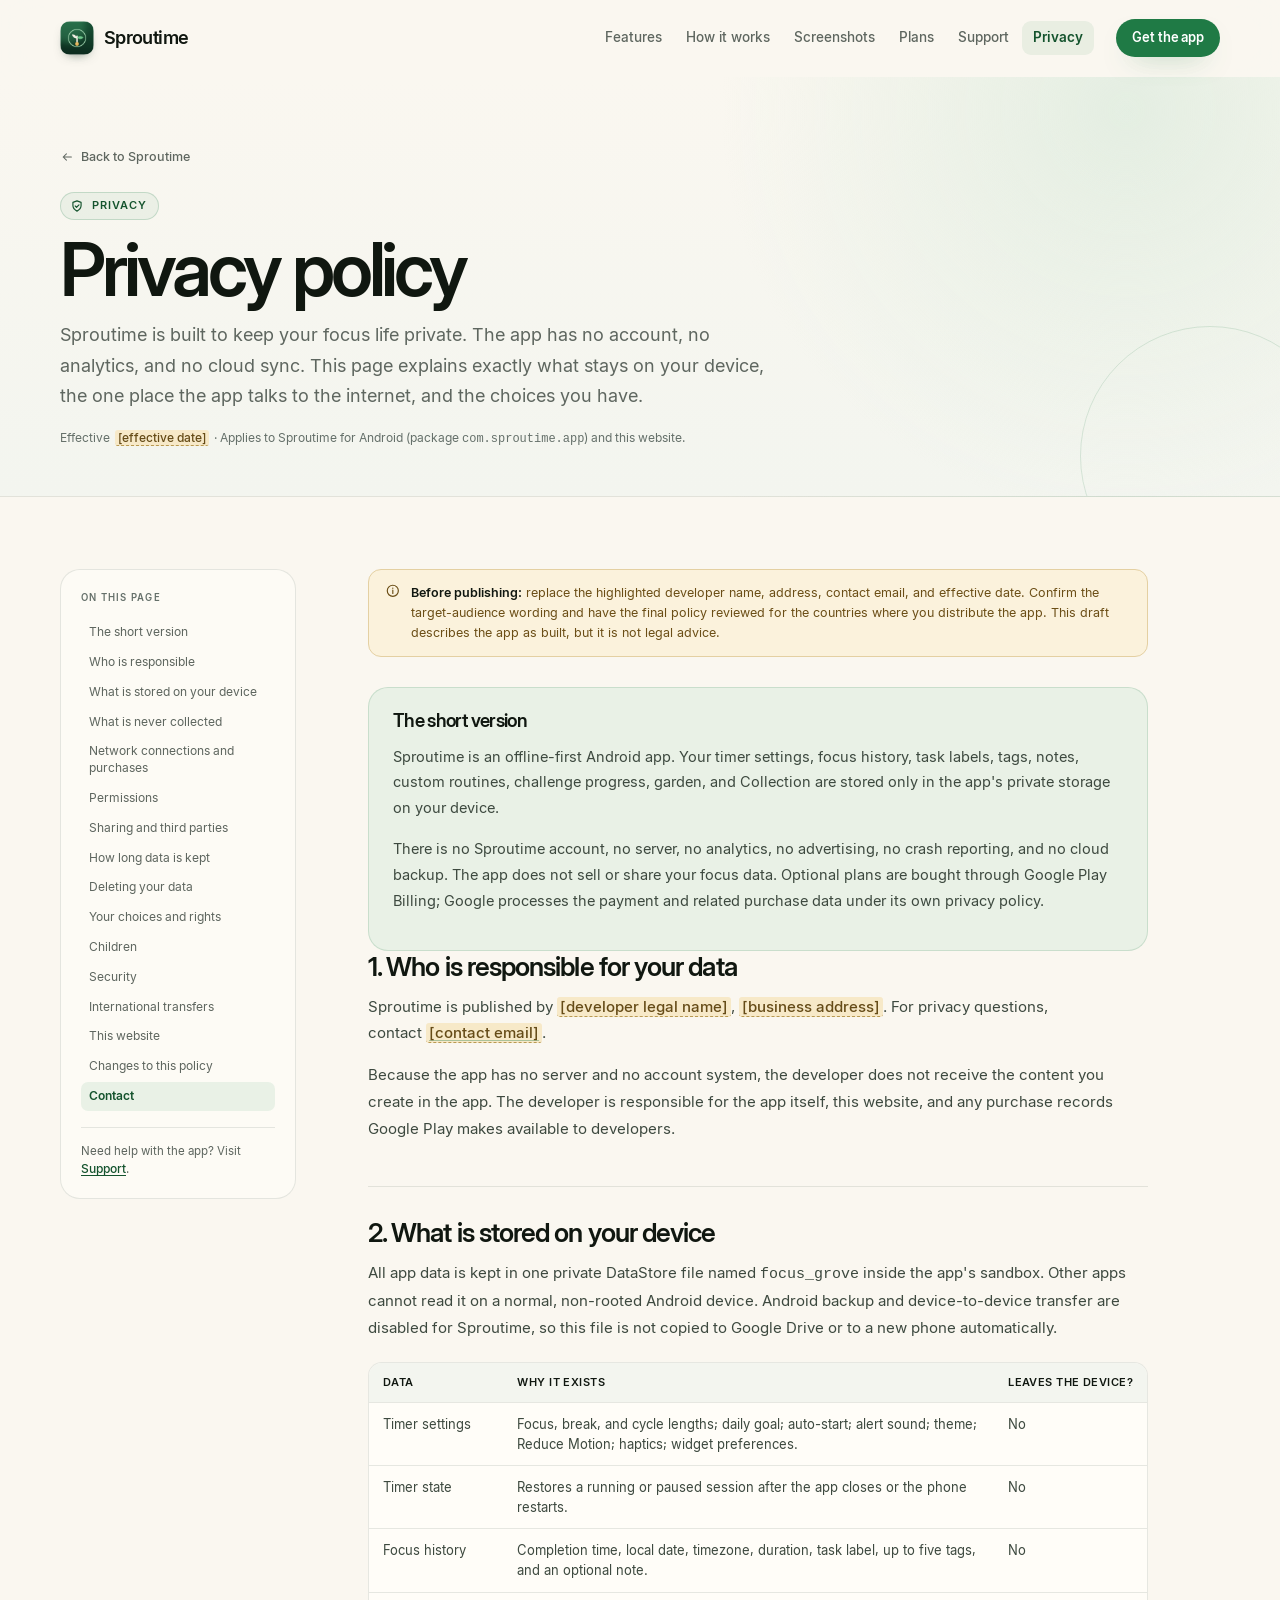
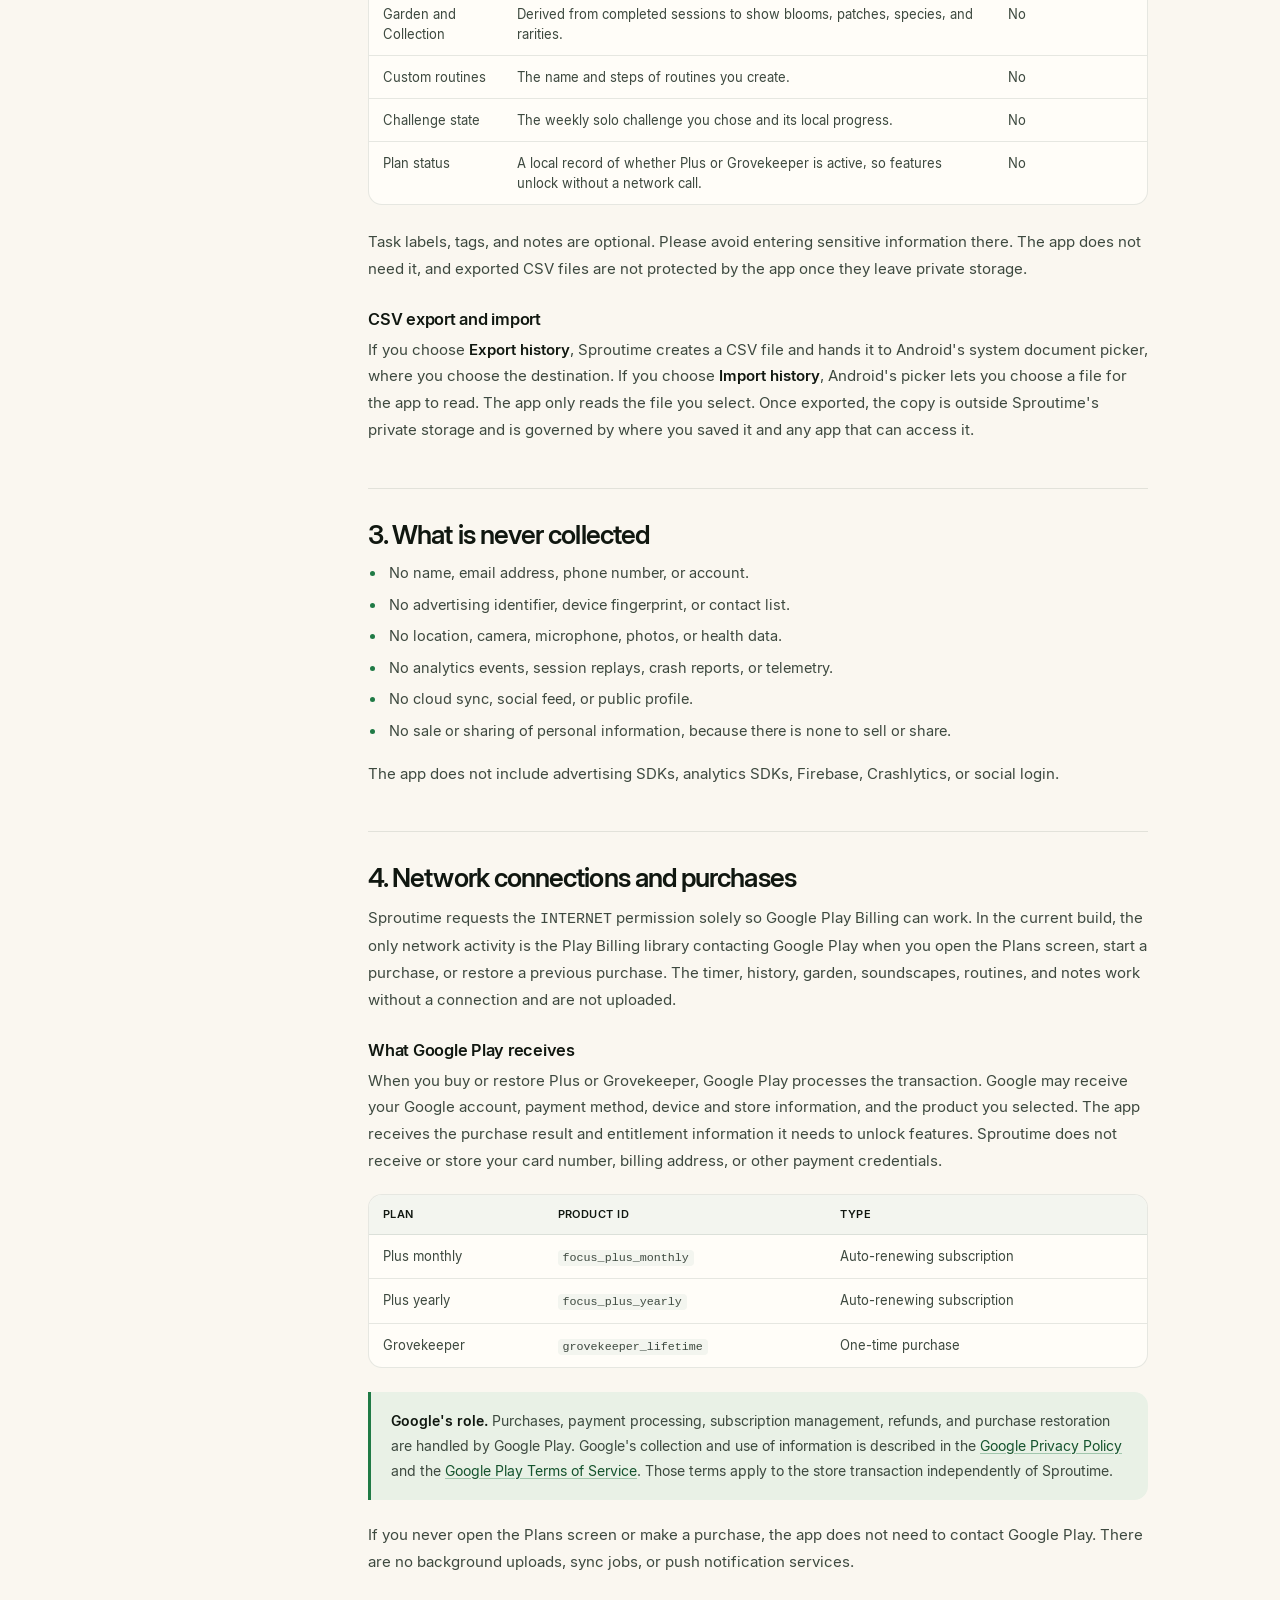
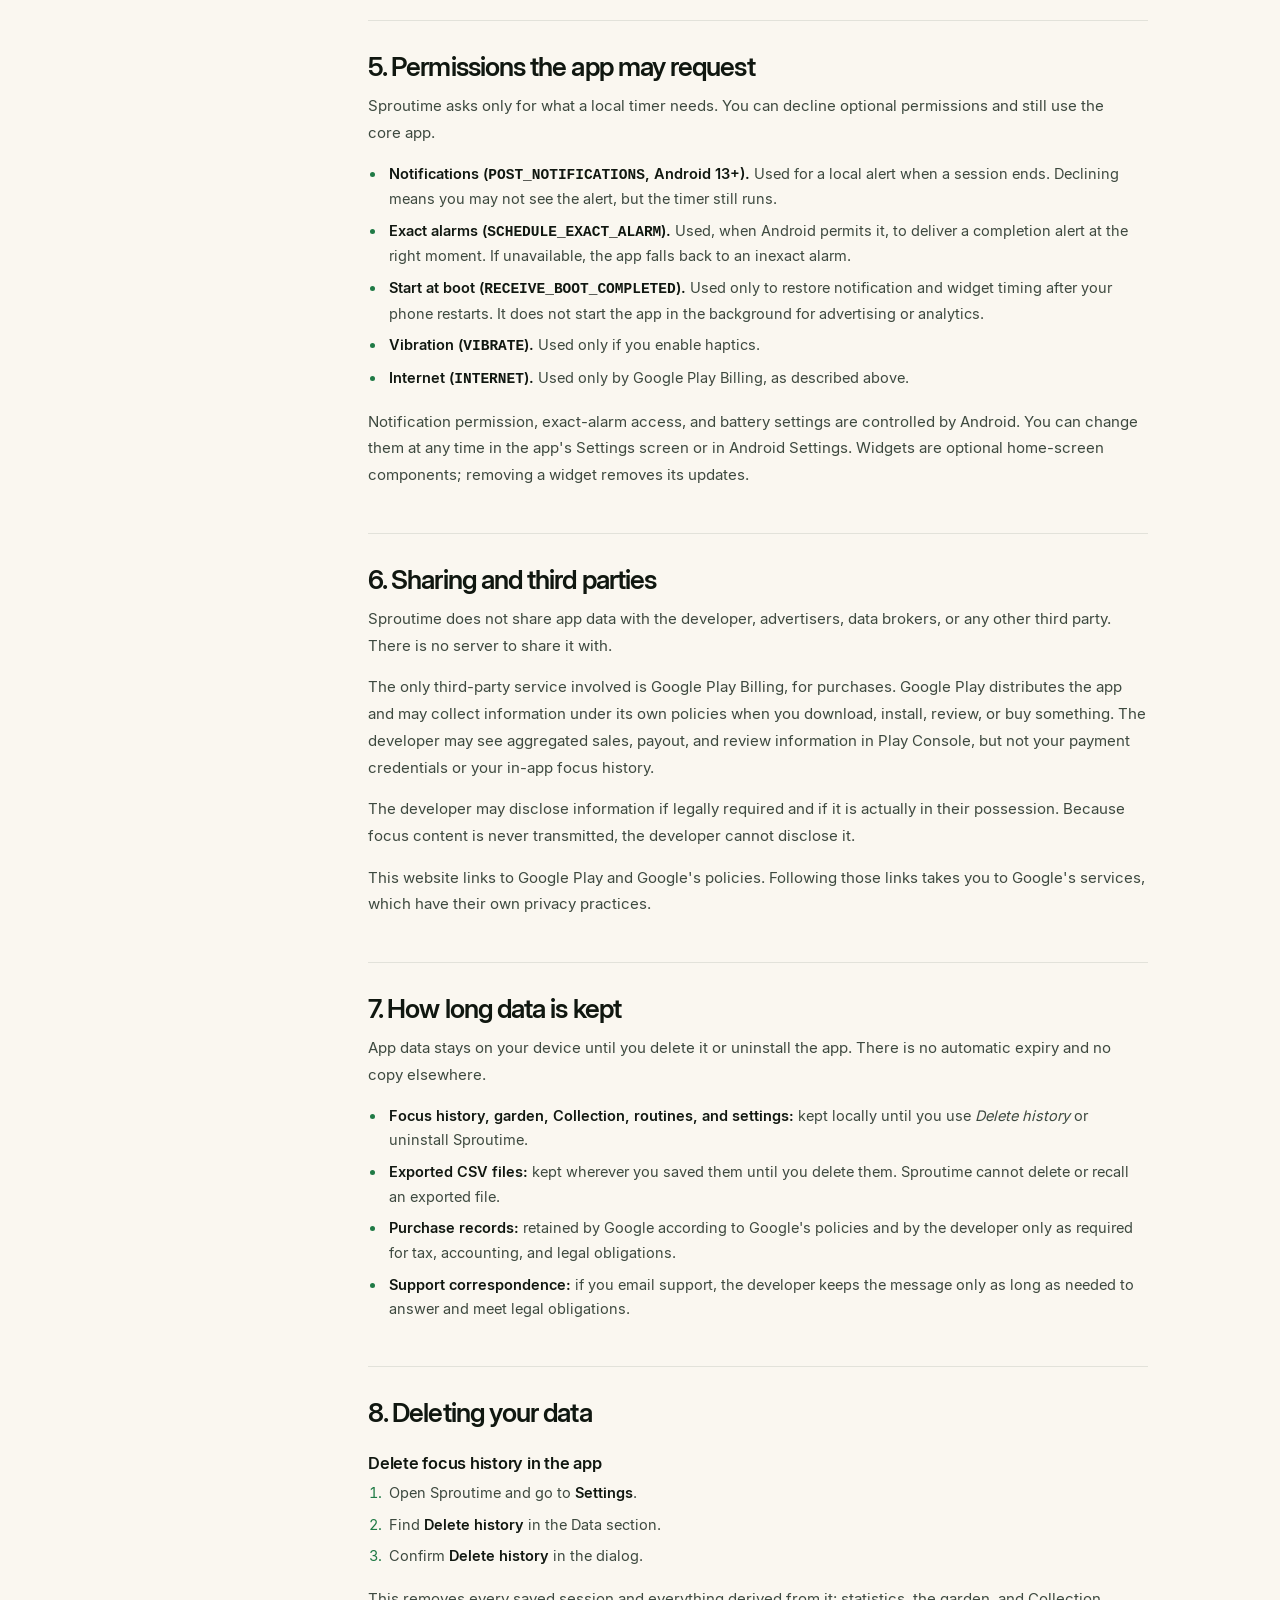
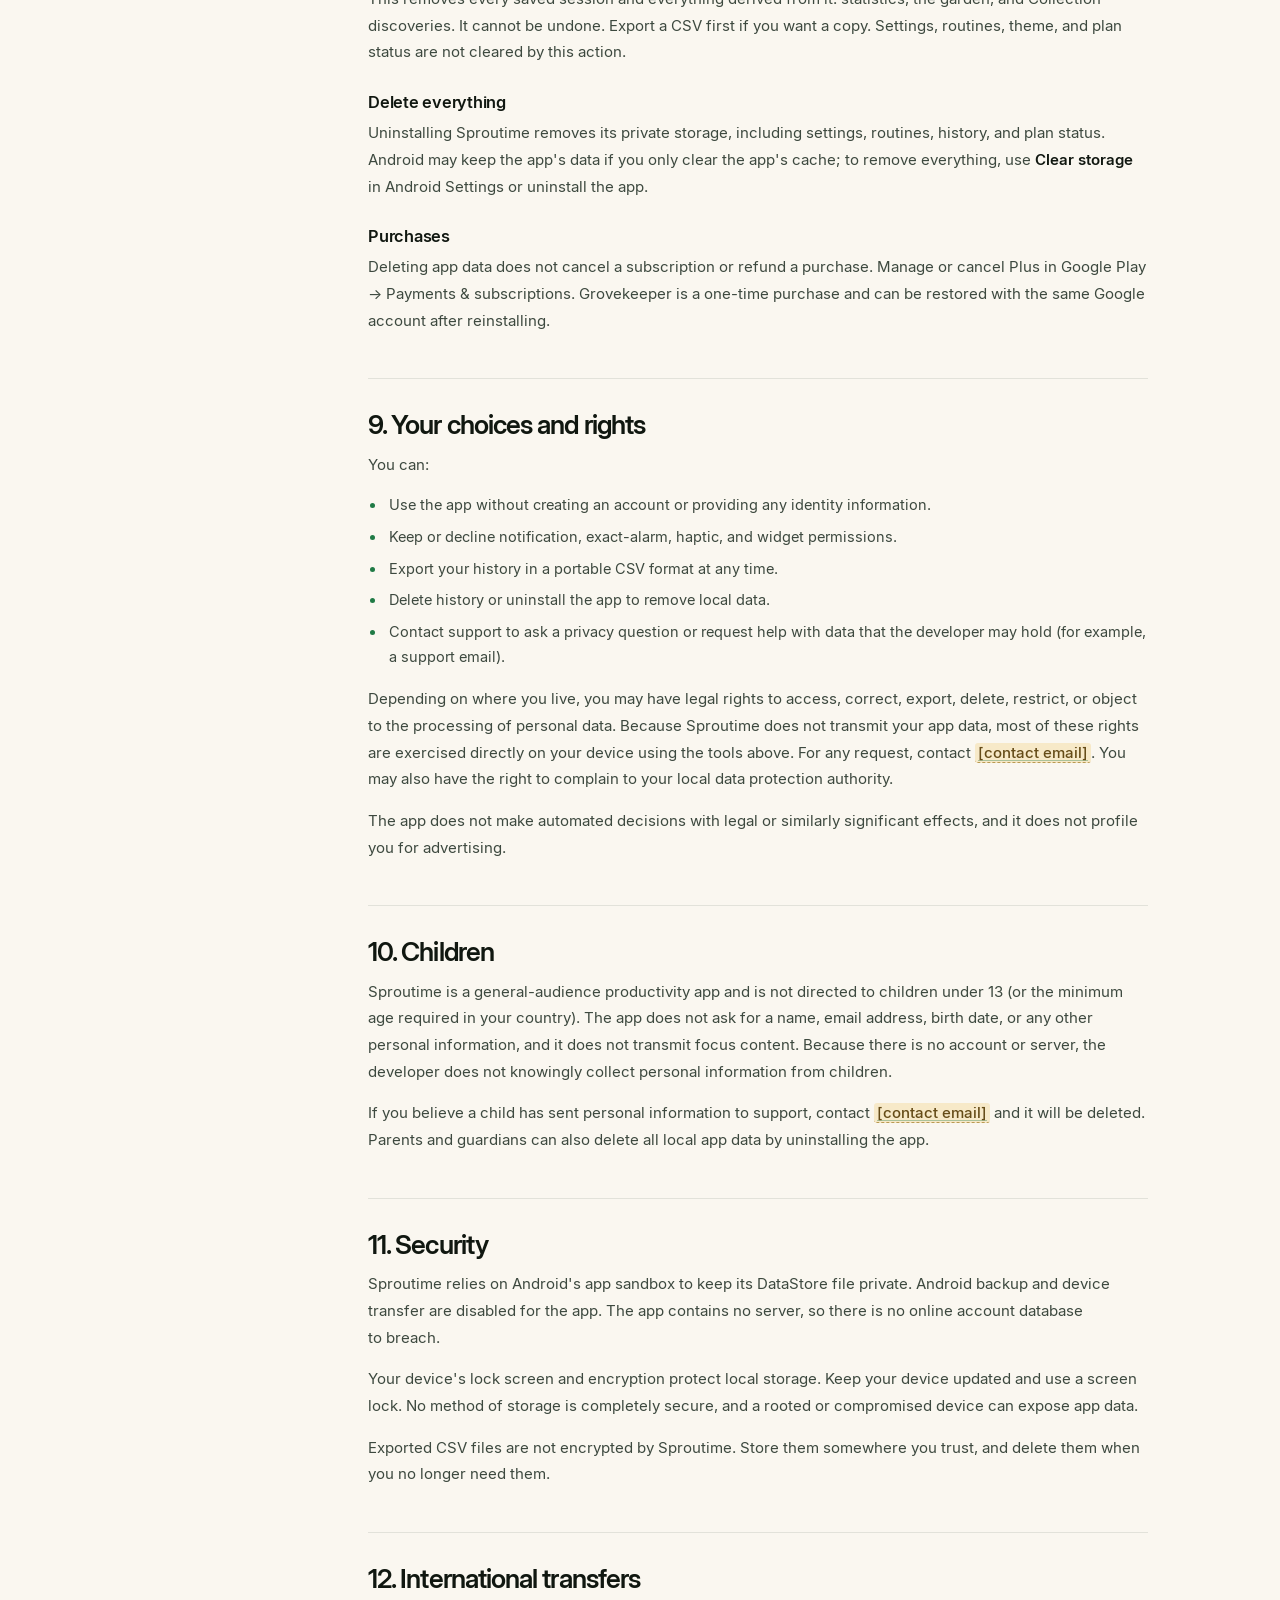
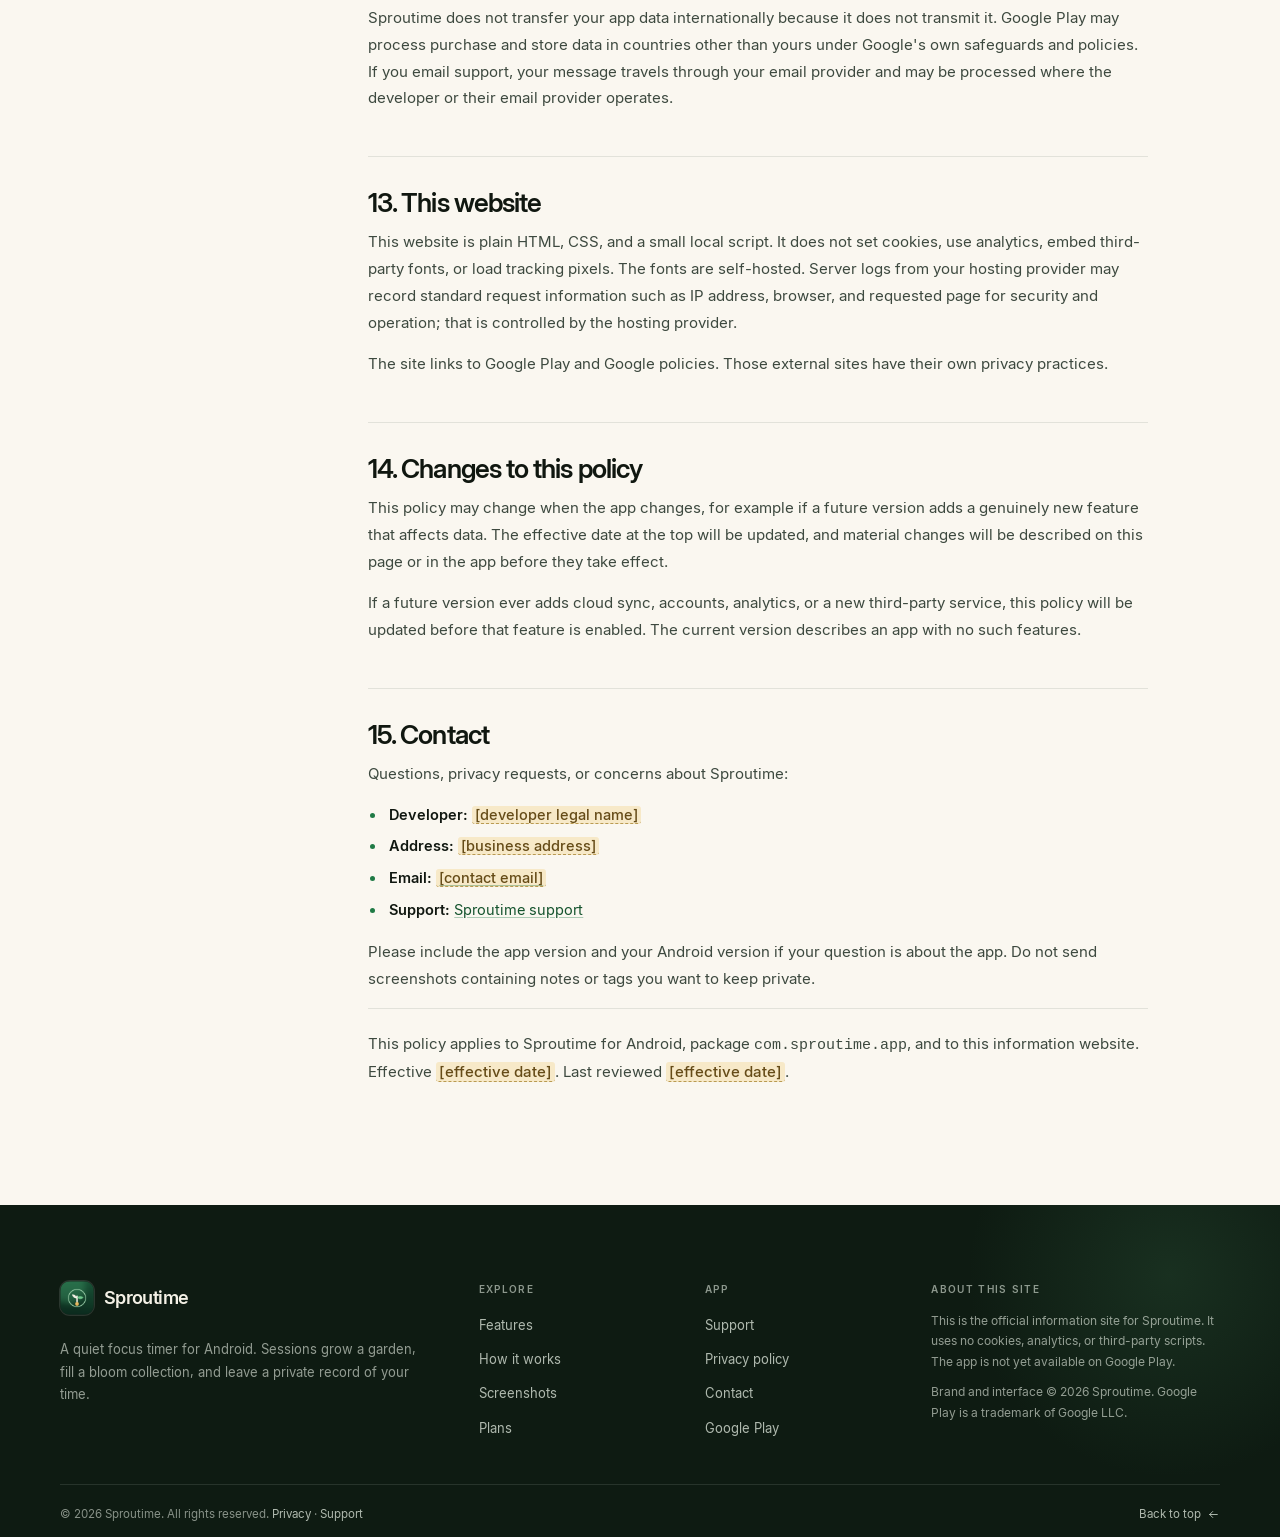
==== privacy/index.html @ 43fffb0b "Add files via upload" ====
<!doctype html>
<html lang="en">
<head>
  <meta charset="utf-8">
  <meta name="viewport" content="width=device-width, initial-scale=1">
  <title>Privacy Policy — Sproutime</title>
  <meta name="description" content="How Sproutime for Android handles your data: local-only storage, no account, no analytics, no ads, and Google Play Billing for optional purchases.">
  <meta name="theme-color" content="#faf7f0">
  <link rel="icon" type="image/svg+xml" href="../assets/img/icon.svg">
  <link rel="icon" type="image/png" sizes="32x32" href="../assets/img/favicon-32.png">
  <link rel="apple-touch-icon" href="../assets/img/apple-touch-icon.png">
  <link rel="preload" href="../assets/fonts/Inter-Regular.woff2" as="font" type="font/woff2" crossorigin>
  <link rel="preload" href="../assets/fonts/InterDisplay-SemiBold.woff2" as="font" type="font/woff2" crossorigin>
  <link rel="stylesheet" href="../assets/css/styles.css?v=4">
  <meta property="og:type" content="article">
  <meta property="og:site_name" content="Sproutime">
  <meta property="og:title" content="Privacy Policy — Sproutime">
  <meta property="og:description" content="Sproutime keeps your focus history, garden, and notes on your device. No account, no analytics, no ads.">
  <meta property="og:image" content="../assets/img/og-image.png">
  <meta name="twitter:card" content="summary_large_image">
</head>
<body>
  <a class="skip-link" href="#main">Skip to content</a>

  <svg class="svg-defs" xmlns="http://www.w3.org/2000/svg" aria-hidden="true" focusable="false">
    <symbol id="i-sprout" viewBox="0 0 24 24"><path d="M12 21v-8.5"/><path d="M12 13.5C12 9.4 9 6.8 4.8 6.8c0 4.1 2.7 6.7 7.2 6.7Z"/><path d="M12 11.4c0-3.6 2.9-6.2 7.2-6.2 0 3.9-2.7 6.2-7.2 6.2Z"/></symbol>
    <symbol id="i-shield" viewBox="0 0 24 24"><path d="M12 3.2l7 2.6v5.5c0 4.3-2.9 7.4-7 9.5-4.1-2.1-7-5.2-7-9.5V5.8l7-2.6Z"/><path d="M9 12l2.2 2.2L15.4 10"/></symbol>
    <symbol id="i-arrow" viewBox="0 0 24 24"><path d="M4.5 12h14M13 6.5l5.5 5.5L13 17.5"/></symbol>
    <symbol id="i-arrow-up" viewBox="0 0 24 24"><path d="M12 19V5M6.5 10.5L12 5l5.5 5.5"/></symbol>
    <symbol id="i-lock" viewBox="0 0 24 24"><rect x="4.5" y="10" width="15" height="10.5" rx="2.4"/><path d="M8.2 10V7.8a3.8 3.8 0 0 1 7.6 0V10"/><path d="M12 14v3"/></symbol>
    <symbol id="i-mail" viewBox="0 0 24 24"><rect x="3" y="5.5" width="18" height="13" rx="2.4"/><path d="M3.8 7.2L12 13l8.2-5.8"/></symbol>
    <symbol id="i-info" viewBox="0 0 24 24"><circle cx="12" cy="12" r="8.5"/><path d="M12 11v5M12 7.8v.4"/></symbol>
    <symbol id="i-check" viewBox="0 0 24 24"><path d="M4.5 12.5l4.7 4.7L19.5 6.8"/></symbol>
  </svg>

  <header class="site-header" data-header>
    <div class="shell header-inner">
      <a class="brand" href="../" aria-label="Sproutime home">
        <img src="../assets/img/icon-192.png" width="34" height="34" alt="" decoding="async">
        <span>Sproutime</span>
      </a>
      <nav class="site-nav" id="site-nav" aria-label="Primary">
        <a href="../#features">Features</a>
        <a href="../#how">How it works</a>
        <a href="../#screenshots">Screenshots</a>
        <a href="../#plans">Plans</a>
        <a href="../support/">Support</a>
        <a href="./" aria-current="page">Privacy</a>
      </nav>
      <div class="header-actions">
        <a class="btn btn--primary btn--small header-cta" href="../#get">Get the app</a>
        <button class="nav-toggle" type="button" aria-expanded="false" aria-controls="site-nav" aria-label="Open navigation" data-nav-toggle>
          <span></span><span></span><span></span>
        </button>
      </div>
    </div>
  </header>

  <main id="main">
    <section class="page-hero">
      <div class="shell">
        <a class="back-link" href="../"><svg class="icon" aria-hidden="true"><use href="#i-arrow"/></svg>Back to Sproutime</a>
        <p class="eyebrow"><svg class="icon" aria-hidden="true"><use href="#i-shield"/></svg>Privacy</p>
        <h1>Privacy policy</h1>
        <p class="page-lead">Sproutime is built to keep your focus life private. The app has no account, no analytics, and no cloud sync. This page explains exactly what stays on your device, the one place the app talks to the internet, and the choices you have.</p>
        <p class="page-meta">Effective <span class="placeholder" data-effective-date>[effective date]</span> · Applies to Sproutime for Android (package <code>com.sproutime.app</code>) and this website.</p>
      </div>
    </section>

    <div class="shell legal-layout">
      <aside class="toc" aria-label="On this page">
        <p class="toc-title">On this page</p>
        <nav>
          <a href="#summary">The short version</a>
          <a href="#who">Who is responsible</a>
          <a href="#stored">What is stored on your device</a>
          <a href="#not-collected">What is never collected</a>
          <a href="#network">Network connections and purchases</a>
          <a href="#permissions">Permissions</a>
          <a href="#sharing">Sharing and third parties</a>
          <a href="#retention">How long data is kept</a>
          <a href="#deletion">Deleting your data</a>
          <a href="#choices">Your choices and rights</a>
          <a href="#children">Children</a>
          <a href="#security">Security</a>
          <a href="#transfers">International transfers</a>
          <a href="#website">This website</a>
          <a href="#changes">Changes to this policy</a>
          <a href="#contact">Contact</a>
        </nav>
        <p class="toc-note">Need help with the app? Visit <a href="../support/">Support</a>.</p>
      </aside>

      <div class="prose">
        <div class="draft-note" role="note">
          <svg class="icon" aria-hidden="true"><use href="#i-info"/></svg>
          <div><strong>Before publishing:</strong> replace the highlighted developer name, address, contact email, and effective date. Confirm the target-audience wording and have the final policy reviewed for the countries where you distribute the app. This draft describes the app as built, but it is not legal advice.</div>
        </div>

        <section class="summary-box" aria-labelledby="summary">
          <h2 id="summary">The short version</h2>
          <p>Sproutime is an offline-first Android app. Your timer settings, focus history, task labels, tags, notes, custom routines, challenge progress, garden, and Collection are stored only in the app's private storage on your device.</p>
          <p>There is no Sproutime account, no server, no analytics, no advertising, no crash reporting, and no cloud backup. The app does not sell or share your focus data. Optional plans are bought through Google Play Billing; Google processes the payment and related purchase data under its own privacy policy.</p>
        </section>

        <h2 id="who">1. Who is responsible for your data</h2>
        <p>Sproutime is published by <span class="placeholder" data-developer-name>[developer legal name]</span>, <span class="placeholder">[business address]</span>. For privacy questions, contact <a href="mailto:" data-contact-email class="placeholder">[contact email]</a>.</p>
        <p>Because the app has no server and no account system, the developer does not receive the content you create in the app. The developer is responsible for the app itself, this website, and any purchase records Google Play makes available to developers.</p>

        <h2 id="stored">2. What is stored on your device</h2>
        <p>All app data is kept in one private DataStore file named <code>focus_grove</code> inside the app's sandbox. Other apps cannot read it on a normal, non-rooted Android device. Android backup and device-to-device transfer are disabled for Sproutime, so this file is not copied to Google Drive or to a new phone automatically.</p>

        <div class="table-wrap">
          <table class="legal-table">
            <caption class="sr-only">App data stored locally</caption>
            <thead>
              <tr><th scope="col">Data</th><th scope="col">Why it exists</th><th scope="col">Leaves the device?</th></tr>
            </thead>
            <tbody>
              <tr><td>Timer settings</td><td>Focus, break, and cycle lengths; daily goal; auto-start; alert sound; theme; Reduce Motion; haptics; widget preferences.</td><td>No</td></tr>
              <tr><td>Timer state</td><td>Restores a running or paused session after the app closes or the phone restarts.</td><td>No</td></tr>
              <tr><td>Focus history</td><td>Completion time, local date, timezone, duration, task label, up to five tags, and an optional note.</td><td>No</td></tr>
              <tr><td>Garden and Collection</td><td>Derived from completed sessions to show blooms, patches, species, and rarities.</td><td>No</td></tr>
              <tr><td>Custom routines</td><td>The name and steps of routines you create.</td><td>No</td></tr>
              <tr><td>Challenge state</td><td>The weekly solo challenge you chose and its local progress.</td><td>No</td></tr>
              <tr><td>Plan status</td><td>A local record of whether Plus or Grovekeeper is active, so features unlock without a network call.</td><td>No</td></tr>
            </tbody>
          </table>
        </div>

        <p>Task labels, tags, and notes are optional. Please avoid entering sensitive information there. The app does not need it, and exported CSV files are not protected by the app once they leave private storage.</p>

        <h3>CSV export and import</h3>
        <p>If you choose <strong>Export history</strong>, Sproutime creates a CSV file and hands it to Android's system document picker, where you choose the destination. If you choose <strong>Import history</strong>, Android's picker lets you choose a file for the app to read. The app only reads the file you select. Once exported, the copy is outside Sproutime's private storage and is governed by where you saved it and any app that can access it.</p>

        <h2 id="not-collected">3. What is never collected</h2>
        <ul>
          <li>No name, email address, phone number, or account.</li>
          <li>No advertising identifier, device fingerprint, or contact list.</li>
          <li>No location, camera, microphone, photos, or health data.</li>
          <li>No analytics events, session replays, crash reports, or telemetry.</li>
          <li>No cloud sync, social feed, or public profile.</li>
          <li>No sale or sharing of personal information, because there is none to sell or share.</li>
        </ul>
        <p>The app does not include advertising SDKs, analytics SDKs, Firebase, Crashlytics, or social login.</p>

        <h2 id="network">4. Network connections and purchases</h2>
        <p>Sproutime requests the <code>INTERNET</code> permission solely so Google Play Billing can work. In the current build, the only network activity is the Play Billing library contacting Google Play when you open the Plans screen, start a purchase, or restore a previous purchase. The timer, history, garden, soundscapes, routines, and notes work without a connection and are not uploaded.</p>

        <h3>What Google Play receives</h3>
        <p>When you buy or restore Plus or Grovekeeper, Google Play processes the transaction. Google may receive your Google account, payment method, device and store information, and the product you selected. The app receives the purchase result and entitlement information it needs to unlock features. Sproutime does not receive or store your card number, billing address, or other payment credentials.</p>

        <div class="table-wrap">
          <table class="legal-table">
            <thead>
              <tr><th scope="col">Plan</th><th scope="col">Product ID</th><th scope="col">Type</th></tr>
            </thead>
            <tbody>
              <tr><td>Plus monthly</td><td><code>focus_plus_monthly</code></td><td>Auto-renewing subscription</td></tr>
              <tr><td>Plus yearly</td><td><code>focus_plus_yearly</code></td><td>Auto-renewing subscription</td></tr>
              <tr><td>Grovekeeper</td><td><code>grovekeeper_lifetime</code></td><td>One-time purchase</td></tr>
            </tbody>
          </table>
        </div>

        <div class="callout">
          <p><strong>Google's role.</strong> Purchases, payment processing, subscription management, refunds, and purchase restoration are handled by Google Play. Google's collection and use of information is described in the <a href="https://policies.google.com/privacy" rel="noopener noreferrer" target="_blank">Google Privacy Policy</a> and the <a href="https://play.google/play-terms/" rel="noopener noreferrer" target="_blank">Google Play Terms of Service</a>. Those terms apply to the store transaction independently of Sproutime.</p>
        </div>

        <p>If you never open the Plans screen or make a purchase, the app does not need to contact Google Play. There are no background uploads, sync jobs, or push notification services.</p>

        <h2 id="permissions">5. Permissions the app may request</h2>
        <p>Sproutime asks only for what a local timer needs. You can decline optional permissions and still use the core app.</p>

        <ul>
          <li><strong>Notifications (<code>POST_NOTIFICATIONS</code>, Android 13+).</strong> Used for a local alert when a session ends. Declining means you may not see the alert, but the timer still runs.</li>
          <li><strong>Exact alarms (<code>SCHEDULE_EXACT_ALARM</code>).</strong> Used, when Android permits it, to deliver a completion alert at the right moment. If unavailable, the app falls back to an inexact alarm.</li>
          <li><strong>Start at boot (<code>RECEIVE_BOOT_COMPLETED</code>).</strong> Used only to restore notification and widget timing after your phone restarts. It does not start the app in the background for advertising or analytics.</li>
          <li><strong>Vibration (<code>VIBRATE</code>).</strong> Used only if you enable haptics.</li>
          <li><strong>Internet (<code>INTERNET</code>).</strong> Used only by Google Play Billing, as described above.</li>
        </ul>

        <p>Notification permission, exact-alarm access, and battery settings are controlled by Android. You can change them at any time in the app's Settings screen or in Android Settings. Widgets are optional home-screen components; removing a widget removes its updates.</p>

        <h2 id="sharing">6. Sharing and third parties</h2>
        <p>Sproutime does not share app data with the developer, advertisers, data brokers, or any other third party. There is no server to share it with.</p>
        <p>The only third-party service involved is Google Play Billing, for purchases. Google Play distributes the app and may collect information under its own policies when you download, install, review, or buy something. The developer may see aggregated sales, payout, and review information in Play Console, but not your payment credentials or your in-app focus history.</p>
        <p>The developer may disclose information if legally required and if it is actually in their possession. Because focus content is never transmitted, the developer cannot disclose it.</p>
        <p>This website links to Google Play and Google's policies. Following those links takes you to Google's services, which have their own privacy practices.</p>

        <h2 id="retention">7. How long data is kept</h2>
        <p>App data stays on your device until you delete it or uninstall the app. There is no automatic expiry and no copy elsewhere.</p>
        <ul>
          <li><strong>Focus history, garden, Collection, routines, and settings:</strong> kept locally until you use <em>Delete history</em> or uninstall Sproutime.</li>
          <li><strong>Exported CSV files:</strong> kept wherever you saved them until you delete them. Sproutime cannot delete or recall an exported file.</li>
          <li><strong>Purchase records:</strong> retained by Google according to Google's policies and by the developer only as required for tax, accounting, and legal obligations.</li>
          <li><strong>Support correspondence:</strong> if you email support, the developer keeps the message only as long as needed to answer and meet legal obligations.</li>
        </ul>

        <h2 id="deletion">8. Deleting your data</h2>
        <h3>Delete focus history in the app</h3>
        <ol>
          <li>Open Sproutime and go to <strong>Settings</strong>.</li>
          <li>Find <strong>Delete history</strong> in the Data section.</li>
          <li>Confirm <strong>Delete history</strong> in the dialog.</li>
        </ol>
        <p>This removes every saved session and everything derived from it: statistics, the garden, and Collection discoveries. It cannot be undone. Export a CSV first if you want a copy. Settings, routines, theme, and plan status are not cleared by this action.</p>

        <h3>Delete everything</h3>
        <p>Uninstalling Sproutime removes its private storage, including settings, routines, history, and plan status. Android may keep the app's data if you only clear the app's cache; to remove everything, use <strong>Clear storage</strong> in Android Settings or uninstall the app.</p>

        <h3>Purchases</h3>
        <p>Deleting app data does not cancel a subscription or refund a purchase. Manage or cancel Plus in Google Play → Payments &amp; subscriptions. Grovekeeper is a one-time purchase and can be restored with the same Google account after reinstalling.</p>

        <h2 id="choices">9. Your choices and rights</h2>
        <p>You can:</p>
        <ul>
          <li>Use the app without creating an account or providing any identity information.</li>
          <li>Keep or decline notification, exact-alarm, haptic, and widget permissions.</li>
          <li>Export your history in a portable CSV format at any time.</li>
          <li>Delete history or uninstall the app to remove local data.</li>
          <li>Contact support to ask a privacy question or request help with data that the developer may hold (for example, a support email).</li>
        </ul>
        <p>Depending on where you live, you may have legal rights to access, correct, export, delete, restrict, or object to the processing of personal data. Because Sproutime does not transmit your app data, most of these rights are exercised directly on your device using the tools above. For any request, contact <a href="mailto:" data-contact-email class="placeholder">[contact email]</a>. You may also have the right to complain to your local data protection authority.</p>
        <p>The app does not make automated decisions with legal or similarly significant effects, and it does not profile you for advertising.</p>

        <h2 id="children">10. Children</h2>
        <p>Sproutime is a general-audience productivity app and is not directed to children under 13 (or the minimum age required in your country). The app does not ask for a name, email address, birth date, or any other personal information, and it does not transmit focus content. Because there is no account or server, the developer does not knowingly collect personal information from children.</p>
        <p>If you believe a child has sent personal information to support, contact <a href="mailto:" data-contact-email class="placeholder">[contact email]</a> and it will be deleted. Parents and guardians can also delete all local app data by uninstalling the app.</p>

        <h2 id="security">11. Security</h2>
        <p>Sproutime relies on Android's app sandbox to keep its DataStore file private. Android backup and device transfer are disabled for the app. The app contains no server, so there is no online account database to breach.</p>
        <p>Your device's lock screen and encryption protect local storage. Keep your device updated and use a screen lock. No method of storage is completely secure, and a rooted or compromised device can expose app data.</p>
        <p>Exported CSV files are not encrypted by Sproutime. Store them somewhere you trust, and delete them when you no longer need them.</p>

        <h2 id="transfers">12. International transfers</h2>
        <p>Sproutime does not transfer your app data internationally because it does not transmit it. Google Play may process purchase and store data in countries other than yours under Google's own safeguards and policies. If you email support, your message travels through your email provider and may be processed where the developer or their email provider operates.</p>

        <h2 id="website">13. This website</h2>
        <p>This website is plain HTML, CSS, and a small local script. It does not set cookies, use analytics, embed third-party fonts, or load tracking pixels. The fonts are self-hosted. Server logs from your hosting provider may record standard request information such as IP address, browser, and requested page for security and operation; that is controlled by the hosting provider.</p>
        <p>The site links to Google Play and Google policies. Those external sites have their own privacy practices.</p>

        <h2 id="changes">14. Changes to this policy</h2>
        <p>This policy may change when the app changes, for example if a future version adds a genuinely new feature that affects data. The effective date at the top will be updated, and material changes will be described on this page or in the app before they take effect.</p>
        <p>If a future version ever adds cloud sync, accounts, analytics, or a new third-party service, this policy will be updated before that feature is enabled. The current version describes an app with no such features.</p>

        <h2 id="contact">15. Contact</h2>
        <p>Questions, privacy requests, or concerns about Sproutime:</p>
        <ul>
          <li><strong>Developer:</strong> <span class="placeholder" data-developer-name>[developer legal name]</span></li>
          <li><strong>Address:</strong> <span class="placeholder">[business address]</span></li>
          <li><strong>Email:</strong> <a href="mailto:" data-contact-email class="placeholder">[contact email]</a></li>
          <li><strong>Support:</strong> <a href="../support/">Sproutime support</a></li>
        </ul>
        <p>Please include the app version and your Android version if your question is about the app. Do not send screenshots containing notes or tags you want to keep private.</p>

        <p class="policy-foot">This policy applies to Sproutime for Android, package <code>com.sproutime.app</code>, and to this information website. Effective <span class="placeholder" data-effective-date>[effective date]</span>. Last reviewed <span class="placeholder" data-effective-date>[effective date]</span>.</p>
      </div>
    </div>
  </main>

  <footer class="site-footer">
    <div class="shell">
      <div class="footer-main">
        <div class="footer-brand">
          <a class="brand" href="../" aria-label="Sproutime home">
            <img src="../assets/img/icon-192.png" width="34" height="34" alt="" loading="lazy" decoding="async">
            <span>Sproutime</span>
          </a>
          <p>A quiet focus timer for Android. Sessions grow a garden, fill a bloom collection, and leave a private record of your time.</p>
        </div>
        <nav class="footer-col" aria-label="Explore">
          <h2>Explore</h2>
          <ul>
            <li><a href="../#features">Features</a></li>
            <li><a href="../#how">How it works</a></li>
            <li><a href="../#screenshots">Screenshots</a></li>
            <li><a href="../#plans">Plans</a></li>
          </ul>
        </nav>
        <nav class="footer-col" aria-label="App">
          <h2>App</h2>
          <ul>
            <li><a href="../support/">Support</a></li>
            <li><a href="./">Privacy policy</a></li>
            <li><a href="../support/#contact">Contact</a></li>
            <li><a href="../#get" data-play-link>Google Play</a></li>
          </ul>
        </nav>
        <div class="footer-col footer-note">
          <h2>About this site</h2>
          <p>This is the official information site for Sproutime. It uses no cookies, analytics, or third-party scripts. The app is not yet available on Google Play.</p>
          <p style="margin-top:10px">Brand and interface © <span data-year>2026</span> Sproutime. Google Play is a trademark of Google LLC.</p>
        </div>
      </div>
      <div class="footer-bottom">
        <p>© <span data-year>2026</span> Sproutime. All rights reserved. <a href="./">Privacy</a> · <a href="../support/">Support</a></p>
        <a class="to-top" href="#main">Back to top <svg class="icon" aria-hidden="true"><use href="#i-arrow-up"/></svg></a>
      </div>
    </div>
  </footer>

  <script src="../assets/js/main.js" defer></script>
</body>
</html>
---- assets/css/styles.css ----
/* ==========================================================================
   Sproutime — shared styles
   Warm ivory, botanical green, quiet motion.
   ========================================================================== */

/* ---- Fonts (self-hosted, subsetted Inter) -------------------------------- */
@font-face {
  font-family: "Inter";
  src: url("../fonts/Inter-Regular.woff2") format("woff2");
  font-weight: 400;
  font-style: normal;
  font-display: swap;
}
@font-face {
  font-family: "Inter";
  src: url("../fonts/Inter-Medium.woff2") format("woff2");
  font-weight: 500;
  font-style: normal;
  font-display: swap;
}
@font-face {
  font-family: "Inter";
  src: url("../fonts/Inter-SemiBold.woff2") format("woff2");
  font-weight: 600;
  font-style: normal;
  font-display: swap;
}
@font-face {
  font-family: "Inter";
  src: url("../fonts/Inter-Bold.woff2") format("woff2");
  font-weight: 700;
  font-style: normal;
  font-display: swap;
}
@font-face {
  font-family: "Inter Display";
  src: url("../fonts/InterDisplay-SemiBold.woff2") format("woff2");
  font-weight: 600;
  font-style: normal;
  font-display: swap;
}

/* ---- Design tokens ------------------------------------------------------- */
:root {
  --ivory: #faf7f0;
  --ivory-deep: #f3f5ef;
  --paper: #fffdf8;
  --ink: #101710;
  --ink-soft: #3d493f;
  --muted: #5e665f;
  --muted-2: #65706a;
  --green: #1f7a45;
  --green-deep: #14532d;
  --green-ink: #0f2e1b;
  --green-soft: #dcebdd;
  --green-mist: #e9f1e6;
  --sage: #9fd3ae;
  --amber: #b57a22;
  --rose: #a8485c;
  --line: rgba(31, 58, 38, 0.11);
  --line-strong: rgba(31, 58, 38, 0.18);
  --shadow-sm: 0 10px 30px -22px rgba(20, 50, 30, 0.38);
  --shadow-md: 0 24px 60px -34px rgba(20, 50, 30, 0.42);
  --shadow-lg: 0 50px 110px -50px rgba(14, 40, 25, 0.55);
  --font-sans: "Inter", ui-sans-serif, system-ui, -apple-system, "Segoe UI", sans-serif;
  --font-display: "Inter Display", "Inter", ui-sans-serif, system-ui, sans-serif;
  --shell: 1160px;
  --gutter: clamp(20px, 4vw, 40px);
  --radius-sm: 14px;
  --radius-md: 22px;
  --radius-lg: 30px;
  --radius-xl: 40px;
}

/* ---- Reset / base -------------------------------------------------------- */
*,
*::before,
*::after {
  box-sizing: border-box;
}

html {
  scroll-behavior: smooth;
  -webkit-text-size-adjust: 100%;
}

body {
  margin: 0;
  background: var(--ivory);
  color: var(--ink);
  font-family: var(--font-sans);
  font-size: 16px;
  line-height: 1.65;
  -webkit-font-smoothing: antialiased;
  text-rendering: optimizeLegibility;
}

img,
svg {
  max-width: 100%;
}

img {
  height: auto;
}

a {
  color: inherit;
  text-decoration: none;
}

p,
h1,
h2,
h3,
h4,
ul,
ol,
figure,
blockquote {
  margin: 0;
}

ul,
ol {
  padding: 0;
  list-style: none;
}

button {
  font: inherit;
  color: inherit;
}

::selection {
  background: var(--sage);
  color: var(--green-ink);
}

:focus-visible {
  outline: 3px solid rgba(31, 122, 69, 0.55);
  outline-offset: 3px;
  border-radius: 4px;
}

[hidden] {
  display: none !important;
}

.svg-defs {
  position: absolute;
  width: 0;
  height: 0;
  overflow: hidden;
}

.icon {
  width: 1.25em;
  height: 1.25em;
  flex: none;
  fill: none;
  stroke: currentColor;
  stroke-width: 1.8;
  stroke-linecap: round;
  stroke-linejoin: round;
}

.icon--fill {
  fill: currentColor;
  stroke: none;
}

.shell {
  width: min(100% - (var(--gutter) * 2), var(--shell));
  margin-inline: auto;
}

.skip-link {
  position: fixed;
  top: 12px;
  left: 12px;
  z-index: 200;
  padding: 10px 16px;
  border-radius: 10px;
  background: var(--ink);
  color: #fff;
  font-size: 14px;
  font-weight: 600;
  transform: translateY(-160%);
  transition: transform 0.2s ease;
}

.skip-link:focus {
  transform: translateY(0);
}

/* ---- Typography helpers -------------------------------------------------- */
.eyebrow {
  display: inline-flex;
  align-items: center;
  gap: 8px;
  padding: 6px 11px 6px 9px;
  border: 1px solid rgba(31, 122, 69, 0.2);
  border-radius: 999px;
  background: rgba(31, 122, 69, 0.055);
  color: var(--green-deep);
  font-size: 11px;
  font-weight: 600;
  line-height: 1.2;
  letter-spacing: 0.09em;
  text-transform: uppercase;
}

.eyebrow .icon {
  width: 14px;
  height: 14px;
  stroke-width: 2;
}

.eyebrow--plain {
  padding: 0;
  border: 0;
  background: none;
  letter-spacing: 0.12em;
  color: var(--muted);
}

.section {
  padding: clamp(72px, 9vw, 112px) 0;
  scroll-margin-top: 90px;
}

.section-head {
  max-width: 720px;
  margin-bottom: clamp(36px, 5vw, 58px);
}

.section-head--center {
  margin-inline: auto;
  text-align: center;
}

.section-head h2 {
  margin: 15px 0 18px;
  font-family: var(--font-display);
  font-size: clamp(2.25rem, 4.6vw, 3.75rem);
  font-weight: 600;
  line-height: 1.02;
  letter-spacing: -0.05em;
  text-wrap: balance;
}

.section-head p {
  max-width: 62ch;
  color: var(--muted);
  font-size: clamp(1rem, 1.5vw, 1.1rem);
  line-height: 1.7;
  text-wrap: pretty;
}

.section-head--center p {
  margin-inline: auto;
}

.ink-green {
  color: var(--green);
}

.muted {
  color: var(--muted);
}

.small {
  font-size: 13px;
  line-height: 1.6;
}

.sr-only {
  position: absolute;
  width: 1px;
  height: 1px;
  margin: -1px;
  padding: 0;
  border: 0;
  overflow: hidden;
  clip: rect(0 0 0 0);
  clip-path: inset(50%);
  white-space: nowrap;
}

/* Visible marker for anything the site owner still needs to fill in.
   main.js removes the class once SITE_CONFIG provides a value. */
.placeholder {
  display: inline;
  padding: 0 3px;
  border-bottom: 1px dashed #b99a52;
  border-radius: 3px;
  background: #f7e9c8;
  color: #654b17;
  font-weight: 500;
  white-space: nowrap;
}

/* ---- Buttons / links ----------------------------------------------------- */
.btn {
  display: inline-flex;
  align-items: center;
  justify-content: center;
  gap: 9px;
  min-height: 46px;
  padding: 11px 20px;
  border: 1px solid transparent;
  border-radius: 999px;
  font-size: 14px;
  font-weight: 600;
  line-height: 1.2;
  letter-spacing: -0.01em;
  transition: transform 0.22s ease, background-color 0.22s ease, border-color 0.22s ease,
    box-shadow 0.22s ease;
}

.btn .icon {
  width: 16px;
  height: 16px;
}

.btn:hover {
  transform: translateY(-2px);
}

.btn:active {
  transform: translateY(0);
}

.btn--primary {
  background: var(--green);
  color: #fff;
  box-shadow: 0 12px 28px -16px rgba(31, 122, 69, 0.75);
}

.btn--primary:hover {
  background: var(--green-deep);
}

.btn--ghost {
  border-color: var(--line-strong);
  background: rgba(255, 253, 248, 0.5);
  color: var(--ink);
}

.btn--ghost:hover {
  border-color: rgba(31, 122, 69, 0.4);
  background: var(--paper);
}

.btn--ivory {
  background: var(--ivory);
  color: var(--green-ink);
}

.btn--ivory:hover {
  background: #fff;
}

.btn--outline-ivory {
  border-color: rgba(244, 241, 230, 0.35);
  color: var(--ivory);
}

.btn--outline-ivory:hover {
  border-color: rgba(244, 241, 230, 0.7);
  background: rgba(255, 255, 255, 0.06);
}

.btn--small {
  min-height: 38px;
  padding: 8px 15px;
  font-size: 13px;
}

.text-link {
  display: inline-flex;
  align-items: center;
  gap: 7px;
  color: var(--green-deep);
  font-size: 14px;
  font-weight: 600;
  line-height: 1.3;
}

.text-link .icon {
  width: 15px;
  height: 15px;
  transition: transform 0.2s ease;
}

.text-link:hover .icon {
  transform: translateX(3px);
}

.text-link--ivory {
  color: var(--ivory);
}

/* ---- Header -------------------------------------------------------------- */
.site-header {
  position: sticky;
  top: 0;
  z-index: 80;
  background: rgba(250, 247, 240, 0.84);
  border-bottom: 1px solid transparent;
  backdrop-filter: blur(18px);
  -webkit-backdrop-filter: blur(18px);
  transition: border-color 0.25s ease, background-color 0.25s ease, box-shadow 0.25s ease;
}

.site-header.is-scrolled {
  border-bottom-color: var(--line);
  background: rgba(250, 247, 240, 0.94);
  box-shadow: 0 12px 34px -30px rgba(20, 50, 30, 0.55);
}

.header-inner {
  display: flex;
  align-items: center;
  gap: 22px;
  height: 76px;
}

.brand {
  display: inline-flex;
  align-items: center;
  gap: 10px;
  flex: none;
  font-size: 18px;
  font-weight: 600;
  letter-spacing: -0.035em;
}

.brand img {
  width: 34px;
  height: 34px;
  border-radius: 10px;
  box-shadow: 0 5px 12px -7px rgba(11, 42, 29, 0.7);
}

.site-nav {
  display: flex;
  align-items: center;
  gap: 2px;
  margin-left: auto;
}

.site-nav a {
  padding: 8px 11px;
  border-radius: 9px;
  color: var(--muted);
  font-size: 13.5px;
  font-weight: 500;
  line-height: 1.3;
  transition: color 0.2s ease, background-color 0.2s ease;
}

.site-nav a:hover {
  background: rgba(31, 122, 69, 0.065);
  color: var(--green-deep);
}

.site-nav a[aria-current="page"] {
  background: rgba(31, 122, 69, 0.08);
  color: var(--green-deep);
  font-weight: 600;
}

.header-actions {
  display: flex;
  align-items: center;
  gap: 10px;
}

.nav-toggle {
  display: none;
  width: 42px;
  height: 42px;
  padding: 0;
  border: 1px solid var(--line-strong);
  border-radius: 12px;
  background: rgba(255, 253, 248, 0.55);
  cursor: pointer;
}

.nav-toggle span {
  display: block;
  width: 17px;
  height: 1.5px;
  margin: 4px auto;
  border-radius: 2px;
  background: var(--ink);
  transition: transform 0.22s ease, opacity 0.22s ease;
}

.nav-open .nav-toggle span:nth-child(1) {
  transform: translateY(5.5px) rotate(45deg);
}
.nav-open .nav-toggle span:nth-child(2) {
  opacity: 0;
}
.nav-open .nav-toggle span:nth-child(3) {
  transform: translateY(-5.5px) rotate(-45deg);
}

/* ---- Hero ---------------------------------------------------------------- */
.hero {
  position: relative;
  overflow: hidden;
  padding: clamp(48px, 7vw, 88px) 0 clamp(48px, 7vw, 84px);
}

.hero::before {
  content: "";
  position: absolute;
  inset: -20% -20% auto auto;
  width: 62vw;
  height: 62vw;
  max-width: 820px;
  max-height: 820px;
  border-radius: 50%;
  background: radial-gradient(circle, rgba(220, 235, 221, 0.82) 0%, rgba(220, 235, 221, 0) 68%);
  pointer-events: none;
}

.hero::after {
  content: "";
  position: absolute;
  left: -18%;
  bottom: -38%;
  width: 54vw;
  height: 54vw;
  max-width: 680px;
  max-height: 680px;
  border-radius: 50%;
  background: radial-gradient(circle, rgba(238, 226, 198, 0.55) 0%, rgba(238, 226, 198, 0) 68%);
  pointer-events: none;
}

.hero-inner {
  position: relative;
  z-index: 2;
  display: grid;
  grid-template-columns: minmax(0, 1.06fr) minmax(0, 0.94fr);
  gap: clamp(32px, 6vw, 70px);
  align-items: center;
}

.hero-copy {
  position: relative;
  z-index: 3;
}

.hero h1 {
  max-width: 11ch;
  margin: 22px 0 24px;
  font-family: var(--font-display);
  font-size: clamp(3.25rem, 6.6vw, 5.55rem);
  font-weight: 600;
  line-height: 0.93;
  letter-spacing: -0.058em;
  text-wrap: balance;
}

.hero h1 span {
  display: block;
}

.hero h1 .accent {
  color: var(--green);
}

.hero h1 .accent-text {
  display: inline;
  text-decoration: underline;
  text-decoration-color: rgba(159, 211, 174, 0.62);
  text-decoration-thickness: 0.1em;
  text-underline-offset: 0.08em;
  text-decoration-skip-ink: none;
  -webkit-box-decoration-break: clone;
  box-decoration-break: clone;
}

.hero-lead {
  max-width: 54ch;
  color: var(--muted);
  font-size: clamp(1.03rem, 1.55vw, 1.18rem);
  line-height: 1.7;
  text-wrap: pretty;
}

.hero-actions {
  display: flex;
  flex-wrap: wrap;
  align-items: center;
  gap: 14px 20px;
  margin-top: 30px;
}

.play-button {
  display: inline-flex;
  align-items: center;
  gap: 12px;
  padding: 10px 19px 10px 15px;
  border-radius: 16px;
  background: var(--ink);
  color: #fff;
  box-shadow: 0 16px 34px -20px rgba(16, 23, 16, 0.7);
  transition: transform 0.22s ease, background-color 0.22s ease, box-shadow 0.22s ease;
}

.play-button:hover {
  background: #1a241b;
  box-shadow: 0 20px 40px -22px rgba(16, 23, 16, 0.8);
  transform: translateY(-2px);
}

.play-button:active {
  transform: translateY(0);
}

.play-button .play-icon {
  width: 27px;
  height: 27px;
  flex: none;
}

.play-copy {
  display: flex;
  flex-direction: column;
  gap: 1px;
  text-align: left;
}

.play-kicker {
  color: rgba(255, 255, 255, 0.72);
  font-size: 9px;
  font-weight: 500;
  line-height: 1.1;
  letter-spacing: 0.13em;
  text-transform: uppercase;
}

.play-title {
  font-size: 19px;
  font-weight: 600;
  line-height: 1.15;
  letter-spacing: -0.025em;
}

.play-note {
  display: flex;
  align-items: center;
  gap: 7px;
  max-width: 44ch;
  margin-top: 11px;
  color: var(--muted);
  font-size: 12.5px;
  line-height: 1.45;
}

.play-note::before {
  content: "";
  width: 6px;
  height: 6px;
  flex: none;
  border-radius: 50%;
  background: var(--sage);
  box-shadow: 0 0 0 3px rgba(159, 211, 174, 0.22);
}

.hero-trust {
  display: flex;
  flex-wrap: wrap;
  gap: 9px 20px;
  margin-top: 30px;
  padding-top: 22px;
  border-top: 1px solid var(--line);
}

.hero-trust li {
  display: inline-flex;
  align-items: center;
  gap: 7px;
  color: var(--muted);
  font-size: 12.5px;
  line-height: 1.4;
}

.hero-trust .icon {
  width: 16px;
  height: 16px;
  color: var(--green);
  stroke-width: 2.2;
}

.hero-visual {
  position: relative;
  display: flex;
  justify-content: center;
  align-items: center;
  min-height: 590px;
}

.hero-visual::before {
  content: "";
  position: absolute;
  width: min(520px, 100%);
  aspect-ratio: 1;
  border-radius: 50%;
  background: radial-gradient(circle at 50% 50%, rgba(220, 235, 221, 0.95), rgba(220, 235, 221, 0) 68%);
  pointer-events: none;
}

.phone {
  position: relative;
  width: 100%;
  display: block;
  padding: 9px;
  border-radius: 38px;
  background: #050505;
  border: 1.5px solid #4a4a4a;
  box-shadow:
    inset 0 0 0 1px rgba(255, 255, 255, 0.08),
    0 24px 52px -22px rgba(20, 42, 28, 0.55);
  overflow: hidden;
}
.phone::before {
  content: "";
  position: absolute;
  top: 15px;
  left: 50%;
  transform: translateX(-50%);
  width: 10px;
  height: 10px;
  border-radius: 50%;
  background: #000;
  box-shadow: inset 0 0 0 1px rgba(255, 255, 255, 0.3);
  z-index: 3;
}
.phone img {
  display: block;
  width: 100%;
  height: auto;
  border-radius: 30px;
  object-fit: contain;
}

.phone--hero {
  width: clamp(258px, 25vw, 306px);
  transform: rotate(2.1deg);
  box-shadow: 0 30px 70px -30px rgba(20, 42, 28, 0.55);
}

.float-card {
  position: absolute;
  z-index: 4;
  padding: 12px 15px;
  border: 1px solid rgba(31, 58, 38, 0.1);
  border-radius: 17px;
  background: rgba(255, 253, 248, 0.94);
  box-shadow: 0 20px 44px -28px rgba(20, 50, 30, 0.5);
  backdrop-filter: blur(10px);
  -webkit-backdrop-filter: blur(10px);
  animation: float 8s ease-in-out infinite;
}

.float-card .label {
  color: var(--muted-2);
  font-size: 9.5px;
  font-weight: 600;
  line-height: 1.3;
  letter-spacing: 0.13em;
  text-transform: uppercase;
}

.float-card .value {
  margin-top: 2px;
  font-family: var(--font-display);
  font-size: 20px;
  font-weight: 600;
  line-height: 1.15;
  letter-spacing: -0.04em;
}

.float-card .sub {
  margin-top: 2px;
  color: var(--green-deep);
  font-size: 11px;
  font-weight: 500;
  line-height: 1.3;
}

.float-today {
  left: -8%;
  top: 17%;
}

.float-bloom {
  right: -10%;
  bottom: 17%;
  animation-delay: -3.2s;
}

.float-bloom .value {
  display: flex;
  align-items: center;
  gap: 7px;
  font-size: 16px;
}

.float-bloom .icon {
  width: 21px;
  height: 21px;
  color: var(--green);
}

.float-private {
  left: -5%;
  bottom: 7%;
  display: flex;
  align-items: center;
  gap: 8px;
  padding: 10px 13px;
  color: var(--green-deep);
  font-size: 11.5px;
  font-weight: 500;
  animation-delay: -5.4s;
}

.float-private .icon {
  width: 15px;
  height: 15px;
}

@keyframes float {
  0%,
  100% {
    transform: translateY(0);
  }
  50% {
    transform: translateY(-9px);
  }
}

.botanical {
  position: absolute;
  z-index: 1;
  color: var(--green);
  opacity: 0.24;
  pointer-events: none;
}

.botanical--hero-a {
  left: -34px;
  bottom: -12px;
  width: 210px;
  transform: rotate(-8deg);
  transform-origin: bottom center;
  animation: sway 13s ease-in-out infinite alternate;
}

.botanical--hero-b {
  right: -16px;
  top: 34px;
  width: 150px;
  transform: rotate(16deg);
  opacity: 0.18;
  animation: sway 16s ease-in-out infinite alternate-reverse;
}

@keyframes sway {
  from {
    transform: rotate(-2deg);
  }
  to {
    transform: rotate(4deg);
  }
}

/* ---- Trust strip --------------------------------------------------------- */
.trust-strip {
  position: relative;
  z-index: 2;
  border-top: 1px solid var(--line);
  border-bottom: 1px solid var(--line);
  background: rgba(255, 255, 255, 0.28);
}

.trust-list {
  display: grid;
  grid-template-columns: repeat(4, 1fr);
  gap: 18px;
  padding: 21px 0;
}

.trust-list li {
  display: flex;
  align-items: center;
  gap: 9px;
  color: var(--ink-soft);
  font-size: 13px;
  line-height: 1.4;
}

.trust-list .icon {
  width: 18px;
  height: 18px;
  color: var(--green);
  stroke-width: 2;
}

/* ---- Feature bento ------------------------------------------------------- */
.features {
  background: linear-gradient(180deg, var(--ivory) 0%, var(--ivory-deep) 48%, var(--ivory) 100%);
}

.feature-grid {
  display: grid;
  grid-template-columns: repeat(12, minmax(0, 1fr));
  gap: 18px;
}

.feature-card {
  position: relative;
  display: flex;
  flex-direction: column;
  grid-column: span 4;
  min-height: 100%;
  padding: 27px;
  border: 1px solid var(--line);
  border-radius: var(--radius-lg);
  background: var(--paper);
  box-shadow: var(--shadow-sm), inset 0 1px 0 rgba(255, 255, 255, 0.9);
  overflow: hidden;
  transition: transform 0.28s ease, box-shadow 0.28s ease, border-color 0.28s ease;
}

.feature-card:hover {
  transform: translateY(-4px);
  border-color: rgba(31, 122, 69, 0.2);
  box-shadow: var(--shadow-md), inset 0 1px 0 rgba(255, 255, 255, 0.9);
}

.feature-card--large {
  grid-column: span 6;
  padding: 31px;
}

.feature-card--wide {
  grid-column: span 7;
}

.feature-card--narrow {
  grid-column: span 5;
}

.feature-icon {
  display: grid;
  place-items: center;
  width: 43px;
  height: 43px;
  border-radius: 13px;
  background: var(--green-mist);
  color: var(--green-deep);
}

.feature-icon .icon {
  width: 21px;
  height: 21px;
  stroke-width: 1.9;
}

.feature-card h3 {
  margin: 19px 0 9px;
  font-family: var(--font-display);
  font-size: 22px;
  font-weight: 600;
  line-height: 1.16;
  letter-spacing: -0.035em;
}

.feature-card p {
  max-width: 44ch;
  color: var(--muted);
  font-size: 14.5px;
  line-height: 1.67;
  text-wrap: pretty;
}

.feature-card p strong {
  color: var(--ink-soft);
  font-weight: 600;
}

.feature-visual {
  position: relative;
  display: grid;
  place-items: center;
  min-height: 154px;
  margin-top: 22px;
  padding: 18px;
  border: 1px solid rgba(31, 58, 38, 0.07);
  border-radius: 21px;
  background: var(--ivory-deep);
  overflow: hidden;
}

/* Mini timer */
.mini-timer {
  display: grid;
  place-items: center;
  width: 142px;
  aspect-ratio: 1;
  padding: 7px;
  border-radius: 50%;
  background: conic-gradient(from -90deg, var(--green) 0 9%, rgba(31, 122, 69, 0.13) 9% 100%);
  box-shadow: inset 0 0 0 1px rgba(255, 255, 255, 0.35);
}

.mini-timer-inner {
  display: flex;
  flex-direction: column;
  align-items: center;
  justify-content: center;
  width: 100%;
  height: 100%;
  border-radius: 50%;
  background: var(--paper);
  box-shadow: inset 0 1px 0 #fff;
}

.mini-time {
  font-family: var(--font-display);
  font-size: 33px;
  font-weight: 500;
  line-height: 1;
  letter-spacing: -0.065em;
  font-variant-numeric: tabular-nums;
}

.mini-label {
  margin-top: 5px;
  color: var(--muted);
  font-size: 9.5px;
  font-weight: 600;
  letter-spacing: 0.1em;
  text-transform: uppercase;
}

.mini-dots {
  display: flex;
  gap: 6px;
  margin-top: 12px;
}

.mini-dots i {
  width: 6px;
  height: 6px;
  border-radius: 50%;
  background: rgba(31, 122, 69, 0.18);
}

.mini-dots i:first-child {
  background: var(--green);
}

/* Garden */
.visual-garden {
  align-items: end;
  padding-bottom: 24px;
}

.garden-row {
  position: relative;
  z-index: 1;
  display: flex;
  align-items: end;
  justify-content: center;
  gap: clamp(5px, 2vw, 18px);
  width: 100%;
  height: 106px;
}

.garden-row .flower {
  width: 34px;
  height: var(--h, 86px);
  color: var(--green-deep);
  overflow: visible;
}

.garden-row .flower:nth-child(2) {
  transform: translateY(3px) scale(0.92);
}
.garden-row .flower:nth-child(3) {
  transform: translateY(-4px) scale(1.05);
}
.garden-row .flower:nth-child(4) {
  transform: translateY(5px) scale(0.9);
}
.garden-row .flower:nth-child(5) {
  transform: translateY(-1px) scale(0.98);
}

.garden-ground {
  position: absolute;
  left: 8%;
  right: 8%;
  bottom: 16px;
  height: 1px;
  background: rgba(31, 58, 38, 0.16);
}

.patch-badge {
  position: absolute;
  right: 12px;
  top: 12px;
  z-index: 2;
  padding: 5px 9px;
  border: 1px solid rgba(31, 58, 38, 0.08);
  border-radius: 999px;
  background: rgba(255, 253, 248, 0.9);
  color: var(--muted);
  font-size: 10px;
  font-weight: 500;
  line-height: 1.2;
}

/* Collection */
.visual-collection {
  gap: 10px;
}

.rarity-line {
  display: flex;
  align-items: center;
  justify-content: center;
  gap: 7px;
  flex-wrap: wrap;
}

.rarity-chip {
  display: inline-flex;
  align-items: center;
  gap: 5px;
  padding: 6px 10px;
  border: 1px solid rgba(31, 58, 38, 0.09);
  border-radius: 999px;
  background: var(--paper);
  color: var(--ink-soft);
  font-size: 10.5px;
  font-weight: 500;
  line-height: 1.2;
}

.rarity-chip i {
  width: 7px;
  height: 7px;
  border-radius: 50%;
  background: var(--dot, var(--green));
}

.collection-count {
  color: var(--muted);
  font-size: 11px;
  line-height: 1.4;
}

/* Progress chart */
.mini-chart {
  display: flex;
  align-items: end;
  gap: 7px;
  width: min(220px, 100%);
  height: 110px;
  padding-top: 14px;
}

.mini-chart .bar {
  flex: 1;
  height: var(--h, 40%);
  border-radius: 5px 5px 3px 3px;
  background: rgba(31, 122, 69, 0.22);
}

.mini-chart .bar--on {
  background: var(--green);
}

.mini-chart .bar:nth-child(3) {
  background: var(--sage);
}

.chart-labels {
  display: flex;
  gap: 7px;
  width: min(220px, 100%);
  margin-top: 7px;
}

.chart-labels span {
  flex: 1;
  color: var(--muted-2);
  font-size: 9px;
  text-align: center;
}

/* Sound */
.sound-line {
  display: flex;
  align-items: center;
  gap: 4px;
  height: 70px;
}

.sound-line i {
  width: 4px;
  height: var(--h, 30%);
  border-radius: 999px;
  background: var(--green);
  opacity: 0.65;
  animation: sound 2.6s ease-in-out infinite alternate;
  animation-delay: calc(var(--i, 0) * -0.18s);
}

@keyframes sound {
  from {
    transform: scaleY(0.68);
  }
  to {
    transform: scaleY(1.08);
  }
}

.sound-caption {
  margin-top: 8px;
  color: var(--muted);
  font-size: 10.5px;
  letter-spacing: 0.02em;
}

/* Widget */
.widget-demo {
  display: flex;
  align-items: center;
  justify-content: space-between;
  gap: 12px;
  width: 100%;
  padding: 13px 15px;
  border: 1px solid rgba(31, 58, 38, 0.09);
  border-radius: 14px;
  background: var(--paper);
  box-shadow: 0 8px 18px -14px rgba(20, 50, 30, 0.4);
}

.widget-demo .widget-kicker {
  color: var(--green-deep);
  font-size: 9px;
  font-weight: 700;
  letter-spacing: 0.12em;
  text-transform: uppercase;
}

.widget-demo .widget-time {
  font-family: var(--font-display);
  font-size: 27px;
  font-weight: 500;
  line-height: 1.1;
  letter-spacing: -0.06em;
  font-variant-numeric: tabular-nums;
}

.widget-demo .widget-sub {
  color: var(--muted);
  font-size: 10px;
  line-height: 1.3;
}

.widget-play {
  display: grid;
  place-items: center;
  width: 37px;
  height: 37px;
  flex: none;
  border-radius: 50%;
  background: var(--green);
  color: #fff;
}

.widget-play .icon {
  width: 14px;
  height: 14px;
  fill: currentColor;
  stroke: none;
  margin-left: 2px;
}

/* CSV */
.csv-demo {
  width: 100%;
  border: 1px solid rgba(31, 58, 38, 0.09);
  border-radius: 12px;
  background: var(--paper);
  overflow: hidden;
  font-family: ui-monospace, SFMono-Regular, Menlo, Consolas, monospace;
  font-size: 9.5px;
  line-height: 1.5;
}

.csv-demo .csv-row {
  display: grid;
  grid-template-columns: 1.4fr 0.8fr 0.7fr;
  gap: 8px;
  padding: 6px 10px;
  border-bottom: 1px solid rgba(31, 58, 38, 0.06);
  color: var(--muted);
}

.csv-demo .csv-row:first-child {
  background: var(--green-mist);
  color: var(--green-deep);
  font-weight: 600;
}

.csv-demo .csv-row:last-child {
  border-bottom: 0;
}

.csv-note {
  display: flex;
  align-items: center;
  gap: 6px;
  margin-top: 10px;
  color: var(--green-deep);
  font-size: 10.5px;
  font-weight: 500;
}

/* ---- How it works -------------------------------------------------------- */
.how {
  position: relative;
  border-top: 1px solid var(--line);
  border-bottom: 1px solid var(--line);
  background: var(--paper);
}

.steps {
  position: relative;
  display: grid;
  grid-template-columns: repeat(3, 1fr);
  gap: clamp(22px, 4vw, 46px);
}

.steps::before {
  content: "";
  position: absolute;
  top: 42px;
  left: 12%;
  right: 12%;
  border-top: 1px dashed rgba(31, 122, 69, 0.25);
}

.step {
  position: relative;
  z-index: 1;
  display: flex;
  flex-direction: column;
  align-items: flex-start;
}

.step-num {
  position: absolute;
  top: -24px;
  right: 0;
  color: rgba(31, 122, 69, 0.08);
  font-family: var(--font-display);
  font-size: 78px;
  font-weight: 600;
  line-height: 0.8;
  letter-spacing: -0.06em;
  pointer-events: none;
}

.step-art {
  display: grid;
  place-items: center;
  width: 86px;
  height: 86px;
  margin-bottom: 22px;
  border: 1px solid var(--line);
  border-radius: 26px;
  background: var(--ivory);
  box-shadow: var(--shadow-sm);
}

.step-art .icon {
  width: 33px;
  height: 33px;
  color: var(--green-deep);
  stroke-width: 1.6;
}

.step h3 {
  margin-bottom: 9px;
  font-family: var(--font-display);
  font-size: 23px;
  font-weight: 600;
  line-height: 1.15;
  letter-spacing: -0.035em;
}

.step p {
  max-width: 32ch;
  color: var(--muted);
  font-size: 14.5px;
  line-height: 1.7;
}

.how-note {
  display: flex;
  align-items: center;
  justify-content: center;
  gap: 10px;
  margin-top: clamp(42px, 6vw, 64px);
  color: var(--ink-soft);
  font-size: 14px;
  text-align: center;
}

.how-note .icon {
  width: 16px;
  height: 16px;
  color: var(--green);
}

/* ---- Showcase ------------------------------------------------------------ */
.showcase {
  position: relative;
  background: linear-gradient(180deg, #eef1e7 0%, #f3f5ef 100%);
  border-bottom: 1px solid var(--line);
  overflow: hidden;
}

.showcase::before {
  content: "";
  position: absolute;
  top: -180px;
  right: -140px;
  width: 460px;
  height: 460px;
  border-radius: 50%;
  background: radial-gradient(circle, rgba(220, 235, 221, 0.9), rgba(220, 235, 221, 0));
  pointer-events: none;
}

.showcase-grid {
  display: grid;
  grid-template-columns: repeat(12, minmax(0, 1fr));
  gap: clamp(18px, 3vw, 30px);
  align-items: start;
}

.shot {
  display: flex;
  flex-direction: column;
  align-items: center;
  grid-column: span 3;
}

.shot--large {
  grid-column: span 6;
}

.shot .phone {
  width: 100%;
  max-width: 238px;
}

.shot--large .phone {
  max-width: 278px;
}

.shot .phone img, .shot--large .phone img {
  border-radius: 30px;
  height: auto;
  background: transparent;
  object-fit: contain;
}

.shot:hover .phone {
  transform: translateY(-6px);
  box-shadow: 0 30px 60px -30px rgba(14, 40, 25, 0.55);
}

.shot figcaption {
  display: flex;
  flex-direction: column;
  gap: 4px;
  max-width: 30ch;
  margin-top: 20px;
  text-align: center;
}

.shot figcaption strong {
  font-family: var(--font-display);
  font-size: 17px;
  font-weight: 600;
  letter-spacing: -0.025em;
}

.shot figcaption span {
  color: var(--muted);
  font-size: 12.5px;
  line-height: 1.55;
}

.showcase-note {
  display: flex;
  align-items: center;
  justify-content: center;
  gap: 8px;
  margin-top: 46px;
  color: var(--muted);
  font-size: 12px;
  text-align: center;
}

.showcase-note .icon {
  width: 14px;
  height: 14px;
  color: var(--green);
}

/* ---- Privacy band -------------------------------------------------------- */
.privacy-band {
  position: relative;
  padding: clamp(70px, 9vw, 102px) 0;
  background:
    radial-gradient(circle at 88% 10%, rgba(63, 122, 82, 0.28), transparent 36%),
    radial-gradient(circle at 4% 100%, rgba(181, 122, 34, 0.1), transparent 32%),
    var(--green-ink);
  color: #f4f1e6;
  overflow: hidden;
}

.privacy-band::before {
  content: "";
  position: absolute;
  left: -60px;
  bottom: -70px;
  width: 320px;
  height: 320px;
  border: 1px solid rgba(159, 211, 174, 0.24);
  border-radius: 50%;
}

.privacy-band::after {
  content: "";
  position: absolute;
  left: 40px;
  bottom: -20px;
  width: 190px;
  height: 190px;
  border: 1px solid rgba(159, 211, 174, 0.16);
  border-radius: 50%;
}

.privacy-band-inner {
  position: relative;
  z-index: 1;
  display: grid;
  grid-template-columns: minmax(0, 1.08fr) minmax(0, 0.92fr);
  gap: clamp(34px, 6vw, 74px);
  align-items: center;
}

.privacy-band .eyebrow {
  border-color: rgba(159, 211, 174, 0.25);
  background: rgba(159, 211, 174, 0.09);
  color: var(--sage);
}

.privacy-band h2 {
  margin: 16px 0 18px;
  font-family: var(--font-display);
  font-size: clamp(2.4rem, 4.8vw, 3.9rem);
  font-weight: 600;
  line-height: 1.02;
  letter-spacing: -0.05em;
}

.privacy-band p {
  max-width: 54ch;
  color: rgba(244, 241, 230, 0.72);
  font-size: 15.5px;
  line-height: 1.75;
}

.privacy-band-actions {
  display: flex;
  flex-wrap: wrap;
  gap: 12px;
  margin-top: 28px;
}

.privacy-points {
  display: grid;
  gap: 12px;
}

.privacy-point {
  display: flex;
  gap: 14px;
  padding: 17px 18px;
  border: 1px solid rgba(244, 241, 230, 0.12);
  border-radius: 18px;
  background: rgba(255, 255, 255, 0.045);
}

.privacy-point .icon {
  width: 20px;
  height: 20px;
  margin-top: 2px;
  color: var(--sage);
  stroke-width: 1.9;
}

.privacy-point strong {
  display: block;
  margin-bottom: 2px;
  font-size: 14px;
  font-weight: 600;
}

.privacy-point span {
  color: rgba(244, 241, 230, 0.66);
  font-size: 12.5px;
  line-height: 1.55;
}

.privacy-band .fineprint {
  max-width: 54ch;
  margin-top: 20px;
  color: rgba(244, 241, 230, 0.64);
  font-size: 12px;
  line-height: 1.6;
}

.privacy-band .fineprint a {
  color: rgba(244, 241, 230, 0.82);
  text-decoration: underline;
  text-underline-offset: 2px;
}

/* ---- Plans --------------------------------------------------------------- */
.plans {
  background: var(--ivory);
}

.plan-grid {
  display: grid;
  grid-template-columns: repeat(3, 1fr);
  gap: 18px;
  align-items: stretch;
}

.plan-card {
  display: flex;
  flex-direction: column;
  padding: 28px;
  border: 1px solid var(--line);
  border-radius: var(--radius-lg);
  background: var(--paper);
  box-shadow: var(--shadow-sm);
}

.plan-card--featured {
  border-color: rgba(31, 122, 69, 0.4);
  background:
    radial-gradient(circle at 90% 0%, rgba(67, 128, 87, 0.45), transparent 36%),
    var(--green-ink);
  color: #f4f1e6;
  box-shadow: 0 34px 70px -44px rgba(14, 40, 25, 0.65);
}

.plan-card--keeper {
  border-color: rgba(31, 122, 69, 0.18);
  background: linear-gradient(160deg, var(--green-mist), var(--paper) 70%);
}

.plan-top {
  display: flex;
  align-items: center;
  justify-content: space-between;
  gap: 10px;
  margin-bottom: 12px;
}

.plan-name {
  font-family: var(--font-display);
  font-size: 23px;
  font-weight: 600;
  line-height: 1.1;
  letter-spacing: -0.035em;
}

.plan-tag {
  padding: 5px 9px;
  border: 1px solid rgba(31, 58, 38, 0.11);
  border-radius: 999px;
  color: var(--muted);
  font-size: 10px;
  font-weight: 600;
  line-height: 1.2;
  letter-spacing: 0.08em;
  text-transform: uppercase;
}

.plan-card--featured .plan-tag {
  border-color: rgba(159, 211, 174, 0.28);
  color: var(--sage);
}

.plan-card--keeper .plan-tag {
  background: rgba(255, 253, 248, 0.55);
}

.plan-price {
  margin-bottom: 4px;
  font-size: 14px;
  font-weight: 600;
  line-height: 1.3;
}

.plan-card--featured .plan-price {
  color: var(--sage);
}

.plan-sub {
  min-height: 40px;
  color: var(--muted);
  font-size: 12.5px;
  line-height: 1.55;
}

.plan-card--featured .plan-sub {
  color: rgba(244, 241, 230, 0.62);
}

.plan-list {
  display: grid;
  gap: 9px;
  margin: 20px 0 0;
  padding-top: 18px;
  border-top: 1px solid var(--line);
}

.plan-card--featured .plan-list {
  border-top-color: rgba(244, 241, 230, 0.14);
}

.plan-list li {
  display: flex;
  align-items: flex-start;
  gap: 9px;
  color: var(--ink-soft);
  font-size: 13px;
  line-height: 1.5;
}

.plan-card--featured .plan-list li {
  color: rgba(244, 241, 230, 0.82);
}

.plan-list .icon {
  width: 15px;
  height: 15px;
  margin-top: 2px;
  color: var(--green);
  stroke-width: 2.2;
}

.plan-card--featured .plan-list .icon {
  color: var(--sage);
}

.plan-foot {
  margin-top: 22px;
  padding-top: 16px;
  border-top: 1px solid var(--line);
  color: var(--muted);
  font-size: 12px;
  line-height: 1.55;
}

.plan-card--featured .plan-foot {
  border-top-color: rgba(244, 241, 230, 0.14);
  color: rgba(244, 241, 230, 0.66);
}

.plans-note {
  max-width: 62ch;
  margin: 22px auto 0;
  color: var(--muted);
  font-size: 12px;
  line-height: 1.6;
  text-align: center;
}

/* ---- Support CTA --------------------------------------------------------- */
.support-cta {
  padding: 0 0 clamp(76px, 9vw, 108px);
}

.support-cta-card {
  position: relative;
  display: flex;
  align-items: center;
  justify-content: space-between;
  gap: 30px;
  padding: clamp(30px, 5vw, 48px);
  border: 1px solid rgba(31, 122, 69, 0.15);
  border-radius: var(--radius-xl);
  background:
    radial-gradient(circle at 92% 0%, rgba(159, 211, 174, 0.42), transparent 34%),
    linear-gradient(135deg, #e9f1e6 0%, #f8f5ed 70%);
  overflow: hidden;
}

.support-cta-card::after {
  content: "";
  position: absolute;
  right: -70px;
  bottom: -110px;
  width: 260px;
  height: 260px;
  border: 1px solid rgba(31, 122, 69, 0.16);
  border-radius: 50%;
  pointer-events: none;
}

.support-cta-card h2 {
  max-width: 19ch;
  margin: 12px 0 8px;
  font-family: var(--font-display);
  font-size: clamp(1.9rem, 3.6vw, 2.8rem);
  font-weight: 600;
  line-height: 1.05;
  letter-spacing: -0.045em;
}

.support-cta-card p {
  max-width: 54ch;
  color: var(--muted);
  font-size: 14.5px;
  line-height: 1.65;
}

.support-cta-actions {
  position: relative;
  z-index: 1;
  display: flex;
  flex-wrap: wrap;
  gap: 10px;
  flex: none;
}

/* ---- Footer -------------------------------------------------------------- */
.site-footer {
  position: relative;
  background: #0e1b12;
  color: #dce5da;
  overflow: hidden;
}

.site-footer::before {
  content: "";
  position: absolute;
  right: -100px;
  top: -140px;
  width: 420px;
  height: 420px;
  border-radius: 50%;
  background: radial-gradient(circle, rgba(63, 122, 82, 0.22), transparent 68%);
  pointer-events: none;
}

.footer-main {
  position: relative;
  z-index: 1;
  display: grid;
  grid-template-columns: 1.6fr 0.8fr 0.8fr 1.2fr;
  gap: 34px;
  padding: clamp(52px, 7vw, 76px) 0 44px;
}

.footer-brand {
  max-width: 36ch;
}

.footer-brand .brand {
  color: #f4f1e6;
}

.footer-brand .brand img {
  box-shadow: 0 0 0 1px rgba(255, 255, 255, 0.12);
}

.footer-brand p {
  margin-top: 16px;
  color: rgba(220, 229, 218, 0.64);
  font-size: 13px;
  line-height: 1.7;
}

.footer-col h2 {
  margin-bottom: 13px;
  color: rgba(220, 229, 218, 0.62);
  font-size: 10px;
  font-weight: 600;
  letter-spacing: 0.13em;
  text-transform: uppercase;
}

.footer-col ul {
  display: grid;
  gap: 8px;
}

.footer-col a {
  color: rgba(220, 229, 218, 0.78);
  font-size: 13px;
  line-height: 1.5;
  transition: color 0.2s ease;
}

.footer-col a:hover {
  color: #fff;
}

.footer-note {
  color: rgba(220, 229, 218, 0.64);
  font-size: 12px;
  line-height: 1.7;
}

.footer-note a {
  color: rgba(220, 229, 218, 0.78);
  text-decoration: underline;
  text-underline-offset: 2px;
}

.footer-bottom {
  position: relative;
  z-index: 1;
  display: flex;
  align-items: flex-start;
  justify-content: space-between;
  gap: 20px;
  padding: 20px 0 28px;
  border-top: 1px solid rgba(220, 229, 218, 0.12);
  color: rgba(220, 229, 218, 0.58);
  font-size: 11.5px;
  line-height: 1.6;
}

.footer-bottom p {
  max-width: 72ch;
}

.footer-bottom a {
  color: rgba(220, 229, 218, 0.78);
}

.to-top {
  display: inline-flex;
  align-items: center;
  gap: 6px;
  flex: none;
  color: rgba(220, 229, 218, 0.78);
  font-size: 11.5px;
}

.to-top .icon {
  width: 13px;
  height: 13px;
  transform: rotate(-90deg);
}

/* ---- Subpage hero -------------------------------------------------------- */
.page-hero {
  position: relative;
  padding: clamp(42px, 6vw, 70px) 0 clamp(34px, 4vw, 48px);
  border-bottom: 1px solid var(--line);
  background:
    radial-gradient(circle at 88% 8%, rgba(220, 235, 221, 0.72), transparent 34%),
    linear-gradient(180deg, var(--ivory) 0%, var(--ivory-deep) 100%);
  overflow: hidden;
}

.page-hero::after {
  content: "";
  position: absolute;
  right: -60px;
  bottom: -90px;
  width: 260px;
  height: 260px;
  border: 1px solid rgba(31, 122, 69, 0.14);
  border-radius: 50%;
  pointer-events: none;
}

.back-link {
  display: flex;
  width: fit-content;
  align-items: center;
  gap: 7px;
  margin-bottom: 24px;
  color: var(--muted);
  font-size: 12.5px;
  font-weight: 500;
}

.back-link .icon {
  width: 14px;
  height: 14px;
  transform: rotate(180deg);
}

.back-link:hover {
  color: var(--green-deep);
}

.page-hero h1 {
  max-width: 18ch;
  margin: 14px 0 14px;
  font-family: var(--font-display);
  font-size: clamp(2.7rem, 6vw, 4.6rem);
  font-weight: 600;
  line-height: 0.98;
  letter-spacing: -0.055em;
}

.page-lead {
  max-width: 66ch;
  color: var(--muted);
  font-size: clamp(1rem, 1.45vw, 1.12rem);
  line-height: 1.7;
  text-wrap: pretty;
}

.page-meta {
  margin-top: 18px;
  color: var(--muted-2);
  font-size: 12px;
  line-height: 1.5;
}

.page-meta .placeholder {
  margin: 0 2px;
}

/* ---- Legal layout / prose ------------------------------------------------ */
.legal-layout {
  display: grid;
  grid-template-columns: 236px minmax(0, 1fr);
  gap: clamp(34px, 6vw, 72px);
  padding: clamp(44px, 6vw, 72px) 0 clamp(70px, 9vw, 104px);
  align-items: start;
}

.toc {
  position: sticky;
  top: 96px;
  padding: 20px;
  border: 1px solid var(--line);
  border-radius: 20px;
  background: rgba(255, 253, 248, 0.6);
}

.toc-title {
  margin-bottom: 12px;
  color: var(--muted-2);
  font-size: 9.5px;
  font-weight: 600;
  letter-spacing: 0.13em;
  text-transform: uppercase;
}

.toc nav {
  display: grid;
  gap: 1px;
}

.toc a {
  display: block;
  padding: 6px 8px;
  border-radius: 7px;
  color: var(--muted);
  font-size: 12px;
  line-height: 1.4;
}

.toc a:hover {
  background: rgba(31, 122, 69, 0.06);
  color: var(--green-deep);
}

.toc a.is-current {
  background: var(--green-mist);
  color: var(--green-deep);
  font-weight: 600;
}

.toc-note {
  margin-top: 16px;
  padding-top: 14px;
  border-top: 1px solid var(--line);
  color: var(--muted);
  font-size: 11.5px;
  line-height: 1.6;
}

.toc-note a {
  display: inline;
  padding: 0;
  color: var(--green-deep);
  font-weight: 500;
  text-decoration: underline;
  text-underline-offset: 2px;
}

.prose {
  max-width: 780px;
  color: var(--ink-soft);
}

.draft-note {
  display: flex;
  gap: 10px;
  margin-bottom: 30px;
  padding: 13px 16px;
  border: 1px solid #e4d0a2;
  border-radius: 13px;
  background: #fbf2dc;
  color: #6b4e16;
  font-size: 12.5px;
  line-height: 1.6;
}

.draft-note strong {
  font-weight: 600;
}

.prose .summary-box {
  padding: 22px 24px;
  border: 1px solid rgba(31, 122, 69, 0.16);
  border-radius: 20px;
  background: var(--green-mist);
}

.prose .summary-box h2 {
  margin-top: 0;
  padding-top: 0;
  border-top: 0;
  font-size: 1.15rem;
}

.prose .summary-box p {
  font-size: 14.5px;
}

.prose h2 {
  margin: 44px 0 12px;
  padding-top: 30px;
  border-top: 1px solid var(--line);
  color: var(--ink);
  font-family: var(--font-display);
  font-size: 1.65rem;
  font-weight: 600;
  line-height: 1.15;
  letter-spacing: -0.035em;
  scroll-margin-top: 100px;
}

.prose h2:first-of-type {
  margin-top: 0;
  padding-top: 0;
  border-top: 0;
}

.prose h3 {
  margin: 25px 0 7px;
  color: var(--ink);
  font-size: 1.02rem;
  font-weight: 600;
  line-height: 1.35;
  letter-spacing: -0.015em;
}

.prose p {
  margin: 0 0 15px;
  color: var(--ink-soft);
  font-size: 15px;
  line-height: 1.78;
  text-wrap: pretty;
}

.prose ul,
.prose ol {
  margin: 0 0 17px;
  padding-left: 1.15em;
}

.prose ul {
  list-style: disc;
}

.prose ol {
  list-style: decimal;
}

.prose li {
  margin: 0 0 7px;
  padding-left: 0.2em;
  color: var(--ink-soft);
  font-size: 14.5px;
  line-height: 1.7;
}

.prose li::marker {
  color: var(--green);
}

.prose a {
  color: var(--green-deep);
  text-decoration: underline;
  text-decoration-color: rgba(31, 122, 69, 0.35);
  text-underline-offset: 2px;
}

.prose a:hover {
  text-decoration-color: var(--green);
}

.prose strong {
  color: var(--ink);
  font-weight: 600;
}

.prose .callout {
  margin: 22px 0;
  padding: 17px 20px;
  border-left: 3px solid var(--green);
  border-radius: 0 14px 14px 0;
  background: var(--green-mist);
  color: var(--ink-soft);
  font-size: 14px;
  line-height: 1.7;
}

.prose .callout p {
  margin: 0;
  font-size: 14px;
}

.prose .placeholder {
  display: inline;
  padding: 0 3px;
  border-bottom: 1px dashed #b99a52;
  border-radius: 3px;
  background: #f7e9c8;
  color: #654b17;
  font-weight: 500;
  white-space: nowrap;
}

.table-wrap {
  margin: 20px 0 24px;
  border: 1px solid var(--line);
  border-radius: 14px;
  overflow-x: auto;
  background: var(--paper);
}

.legal-table {
  width: 100%;
  border-collapse: collapse;
  font-size: 13px;
  line-height: 1.55;
}

.legal-table th,
.legal-table td {
  padding: 11px 14px;
  border-bottom: 1px solid var(--line);
  text-align: left;
  vertical-align: top;
}

.legal-table th {
  background: var(--ivory-deep);
  color: var(--ink);
  font-size: 11px;
  font-weight: 600;
  letter-spacing: 0.04em;
  text-transform: uppercase;
  white-space: nowrap;
}

.legal-table tr:last-child td {
  border-bottom: 0;
}

.legal-table code {
  padding: 1px 5px;
  border-radius: 4px;
  background: var(--ivory-deep);
  font-family: ui-monospace, SFMono-Regular, Menlo, Consolas, monospace;
  font-size: 0.9em;
}

.policy-foot {
  margin-top: 44px;
  padding-top: 22px;
  border-top: 1px solid var(--line);
  color: var(--muted-2);
  font-size: 11.5px;
  line-height: 1.6;
}

/* ---- Support page -------------------------------------------------------- */
.help-grid {
  display: grid;
  grid-template-columns: repeat(4, 1fr);
  gap: 14px;
  margin-bottom: clamp(44px, 6vw, 66px);
}

.help-card {
  display: flex;
  flex-direction: column;
  gap: 10px;
  padding: 20px;
  border: 1px solid var(--line);
  border-radius: 19px;
  background: var(--paper);
  box-shadow: var(--shadow-sm);
  transition: transform 0.25s ease, border-color 0.25s ease;
}

.help-card:hover {
  transform: translateY(-3px);
  border-color: rgba(31, 122, 69, 0.26);
}

.help-card .icon {
  width: 22px;
  height: 22px;
  color: var(--green);
}

.help-card strong {
  font-size: 13.5px;
  font-weight: 600;
  line-height: 1.3;
}

.help-card span {
  color: var(--muted);
  font-size: 12px;
  line-height: 1.5;
}

.support-layout {
  display: grid;
  grid-template-columns: minmax(0, 1fr) 312px;
  gap: clamp(34px, 6vw, 64px);
  align-items: start;
  padding-bottom: clamp(70px, 9vw, 104px);
}

.faq-group {
  margin-bottom: 38px;
}

.faq-group h2 {
  margin-bottom: 6px;
  font-family: var(--font-display);
  font-size: 1.55rem;
  font-weight: 600;
  letter-spacing: -0.035em;
  scroll-margin-top: 100px;
}

.faq-group > p {
  margin-bottom: 12px;
  color: var(--muted);
  font-size: 13px;
}

.faq details {
  border-bottom: 1px solid var(--line);
}

.faq summary {
  display: flex;
  align-items: center;
  justify-content: space-between;
  gap: 18px;
  padding: 17px 0;
  color: var(--ink);
  font-size: 14.5px;
  font-weight: 600;
  line-height: 1.45;
  cursor: pointer;
  list-style: none;
}

.faq summary::-webkit-details-marker {
  display: none;
}

.faq summary::after {
  content: "+";
  display: grid;
  place-items: center;
  width: 22px;
  height: 22px;
  flex: none;
  border: 1px solid var(--line-strong);
  border-radius: 50%;
  color: var(--green-deep);
  font-size: 16px;
  font-weight: 400;
  line-height: 1;
  transition: transform 0.22s ease, background-color 0.22s ease;
}

.faq details[open] summary {
  color: var(--green-deep);
}

.faq details[open] summary::after {
  content: "−";
  background: var(--green-mist);
  transform: rotate(180deg);
}

.faq .faq-answer {
  padding: 0 34px 18px 0;
}

.faq .faq-answer p {
  margin: 0 0 10px;
  color: var(--muted);
  font-size: 13.5px;
  line-height: 1.75;
}

.faq .faq-answer p:last-child {
  margin-bottom: 0;
}

.faq .faq-answer ul {
  margin: 0 0 10px;
  padding-left: 1.1em;
  list-style: disc;
}

.faq .faq-answer li {
  margin-bottom: 5px;
  color: var(--muted);
  font-size: 13.5px;
  line-height: 1.7;
}

.faq .faq-answer a {
  color: var(--green-deep);
  text-decoration: underline;
  text-underline-offset: 2px;
}

.contact-card {
  position: sticky;
  top: 96px;
  padding: 26px;
  border: 1px solid rgba(31, 122, 69, 0.17);
  border-radius: 24px;
  background:
    radial-gradient(circle at 100% 0%, rgba(159, 211, 174, 0.35), transparent 40%),
    var(--green-mist);
}

.contact-card .icon {
  width: 24px;
  height: 24px;
  margin-bottom: 14px;
  color: var(--green-deep);
}

.contact-card h2 {
  margin-bottom: 8px;
  font-family: var(--font-display);
  font-size: 1.45rem;
  font-weight: 600;
  line-height: 1.15;
  letter-spacing: -0.035em;
}

.contact-card p {
  margin-bottom: 14px;
  color: var(--muted);
  font-size: 12.5px;
  line-height: 1.65;
}

.contact-list {
  display: grid;
  gap: 5px;
  margin: 0 0 16px;
  padding-left: 1.05em;
  list-style: disc;
}

.contact-list li {
  color: var(--muted);
  font-size: 12px;
  line-height: 1.55;
}

.contact-list li::marker {
  color: var(--green);
}

.contact-email {
  display: inline-block;
  margin-bottom: 16px;
  color: var(--green-deep);
  font-size: 14px;
  font-weight: 600;
  line-height: 1.4;
  text-decoration: underline;
  text-underline-offset: 3px;
  word-break: break-word;
}

.contact-card .fineprint {
  margin: 0;
  color: var(--muted-2);
  font-size: 10.5px;
  line-height: 1.55;
}

.contact-card .fineprint a {
  text-decoration: underline;
  text-underline-offset: 2px;
}

/* ---- Reveal motion ------------------------------------------------------- */
.js .reveal {
  opacity: 0;
  transform: translateY(18px);
  transition: opacity 0.7s cubic-bezier(0.2, 0.7, 0.2, 1),
    transform 0.7s cubic-bezier(0.2, 0.7, 0.2, 1);
}

.js .reveal.is-visible {
  opacity: 1;
  transform: none;
}

.js .reveal[data-delay="1"] {
  transition-delay: 0.07s;
}
.js .reveal[data-delay="2"] {
  transition-delay: 0.14s;
}
.js .reveal[data-delay="3"] {
  transition-delay: 0.21s;
}
.js .reveal[data-delay="4"] {
  transition-delay: 0.28s;
}

/* ---- Responsive ---------------------------------------------------------- */
@media (max-width: 1080px) {
  .hero-inner {
    gap: 34px;
  }

  .float-today {
    left: -3%;
  }
  .float-bloom {
    right: -4%;
  }
  .float-private {
    left: -2%;
  }

  .footer-main {
    grid-template-columns: 1.4fr 0.8fr 0.8fr;
  }

  .footer-note {
    grid-column: 1 / -1;
    max-width: 60ch;
  }
}

@media (max-width: 980px) {
  .site-nav {
    position: fixed;
    top: 76px;
    left: 0;
    right: 0;
    display: flex;
    flex-direction: column;
    align-items: stretch;
    gap: 3px;
    margin: 0;
    padding: 14px var(--gutter) 24px;
    border-bottom: 1px solid var(--line);
    background: var(--ivory);
    box-shadow: 0 30px 50px -34px rgba(20, 50, 30, 0.4);
    opacity: 0;
    visibility: hidden;
    pointer-events: none;
    transform: translateY(-8px);
    transition: opacity 0.22s ease, transform 0.22s ease, visibility 0.22s;
  }

  .nav-open .site-nav {
    opacity: 1;
    visibility: visible;
    pointer-events: auto;
    transform: none;
  }

  .site-nav a {
    padding: 12px 12px;
    border-radius: 10px;
    font-size: 15px;
  }

  .nav-toggle {
    display: block;
  }

  .header-actions {
    margin-left: auto;
  }

  .header-cta {
    display: none;
  }

  .hero {
    padding-top: 48px;
  }

  .hero-inner {
    grid-template-columns: 1fr;
    gap: 46px;
  }

  .hero h1 {
    max-width: 13ch;
    font-size: clamp(3.1rem, 10.5vw, 5.4rem);
  }

  .hero-visual {
    min-height: 560px;
  }

  .phone--hero {
    width: min(292px, 66vw);
  }

  .float-today {
    left: 6%;
  }
  .float-bloom {
    right: 3%;
  }
  .float-private {
    left: 8%;
  }

  .botanical--hero-b {
    display: none;
  }

  .feature-card,
  .feature-card--large,
  .feature-card--wide,
  .feature-card--narrow {
    grid-column: span 6;
  }

  .steps {
    grid-template-columns: 1fr;
    gap: 34px;
  }

  .steps::before {
    top: 0;
    bottom: 0;
    left: 42px;
    right: auto;
    border-top: 0;
    border-left: 1px dashed rgba(31, 122, 69, 0.25);
  }

  .step {
    padding-left: 116px;
  }

  .step-art {
    position: absolute;
    left: 0;
    top: 0;
    margin: 0;
  }

  .step-num {
    top: -10px;
    right: 6px;
  }

  .shot,
  .shot--large {
    grid-column: span 6;
  }

  .privacy-band-inner {
    grid-template-columns: 1fr;
    gap: 34px;
  }

  .plan-grid {
    grid-template-columns: 1fr;
    max-width: 560px;
    margin-inline: auto;
  }

  .plan-sub {
    min-height: 0;
  }

  .support-cta-card {
    flex-direction: column;
    align-items: flex-start;
  }

  .legal-layout {
    grid-template-columns: 1fr;
  }

  .toc {
    position: static;
  }

  .toc nav {
    columns: 2;
    column-gap: 18px;
  }

  .support-layout {
    grid-template-columns: 1fr;
  }

  .contact-card {
    position: static;
  }

  .help-grid {
    grid-template-columns: repeat(2, 1fr);
  }
}

@media (max-width: 680px) {
  .header-inner {
    height: 68px;
  }

  .site-nav {
    top: 68px;
  }

  .brand {
    font-size: 17px;
  }

  .brand img {
    width: 31px;
    height: 31px;
  }

  .hero h1 {
    font-size: clamp(2.9rem, 13.6vw, 4.4rem);
  }

  .hero-lead {
    font-size: 1rem;
  }

  .hero-visual {
    min-height: 510px;
  }

  .phone--hero {
    width: min(270px, 70vw);
  }

  .float-card {
    transform: scale(0.92);
  }

  .float-today {
    left: -2%;
    top: 12%;
  }

  .float-bloom {
    right: -2%;
    bottom: 12%;
  }

  .float-private {
    left: 2%;
    bottom: 3%;
  }

  .float-card {
    animation: none;
  }

  .trust-list {
    grid-template-columns: repeat(2, 1fr);
    gap: 12px;
    padding: 18px 0;
  }

  .feature-card,
  .feature-card--large,
  .feature-card--wide,
  .feature-card--narrow {
    grid-column: span 12;
    padding: 23px;
  }

  .step {
    padding-left: 0;
    padding-top: 106px;
  }

  .steps::before {
    display: none;
  }

  .step-art {
    width: 78px;
    height: 78px;
  }

  .step-num {
    top: 0;
    right: 4px;
    font-size: 64px;
  }

  .shot,
  .shot--large {
    grid-column: span 12;
  }

  .shot--large .phone {
    max-width: 260px;
  }

  .shot .phone {
    max-width: 228px;
  }

  .footer-main {
    grid-template-columns: 1fr 1fr;
    gap: 28px;
  }

  .footer-brand {
    grid-column: 1 / -1;
  }

  .footer-note {
    grid-column: 1 / -1;
  }

  .footer-bottom {
    flex-direction: column;
    gap: 10px;
  }

  .help-grid {
    grid-template-columns: 1fr;
  }

  .toc nav {
    columns: 1;
  }

  .page-hero {
    padding-top: 34px;
  }
}

@media (max-width: 420px) {
  .hero h1 {
    font-size: 2.75rem;
  }

  .hero-actions {
    align-items: stretch;
  }

  .play-button {
    justify-content: center;
    width: 100%;
  }

  .hero-actions .text-link {
    justify-content: center;
    width: 100%;
  }

  .float-private {
    display: none;
  }

  .float-today {
    left: -5%;
  }

  .float-bloom {
    right: -5%;
  }

  .footer-main {
    grid-template-columns: 1fr;
  }
}

/* ---- Reduced motion / print --------------------------------------------- */
@media (prefers-reduced-motion: reduce) {
  html {
    scroll-behavior: auto;
  }

  *,
  *::before,
  *::after {
    animation-duration: 0.001ms !important;
    animation-iteration-count: 1 !important;
    transition-duration: 0.001ms !important;
  }

  .js .reveal {
    opacity: 1;
    transform: none;
  }
}

@media print {
  body {
    background: #fff;
    color: #000;
  }

  .site-header,
  .site-footer,
  .toc,
  .draft-note,
  .back-link,
  .skip-link,
  .page-hero::after {
    display: none !important;
  }

  .page-hero {
    padding: 0 0 18px;
    border-bottom: 1px solid #bbb;
    background: none;
  }

  .legal-layout {
    display: block;
    padding: 20px 0;
  }

  .prose {
    max-width: none;
  }

  .prose h2,
  .prose h3 {
    color: #000;
  }

  .prose a {
    color: #000;
    text-decoration: none;
  }

  .placeholder {
    background: none;
    border: 0;
    padding: 0;
  }
}
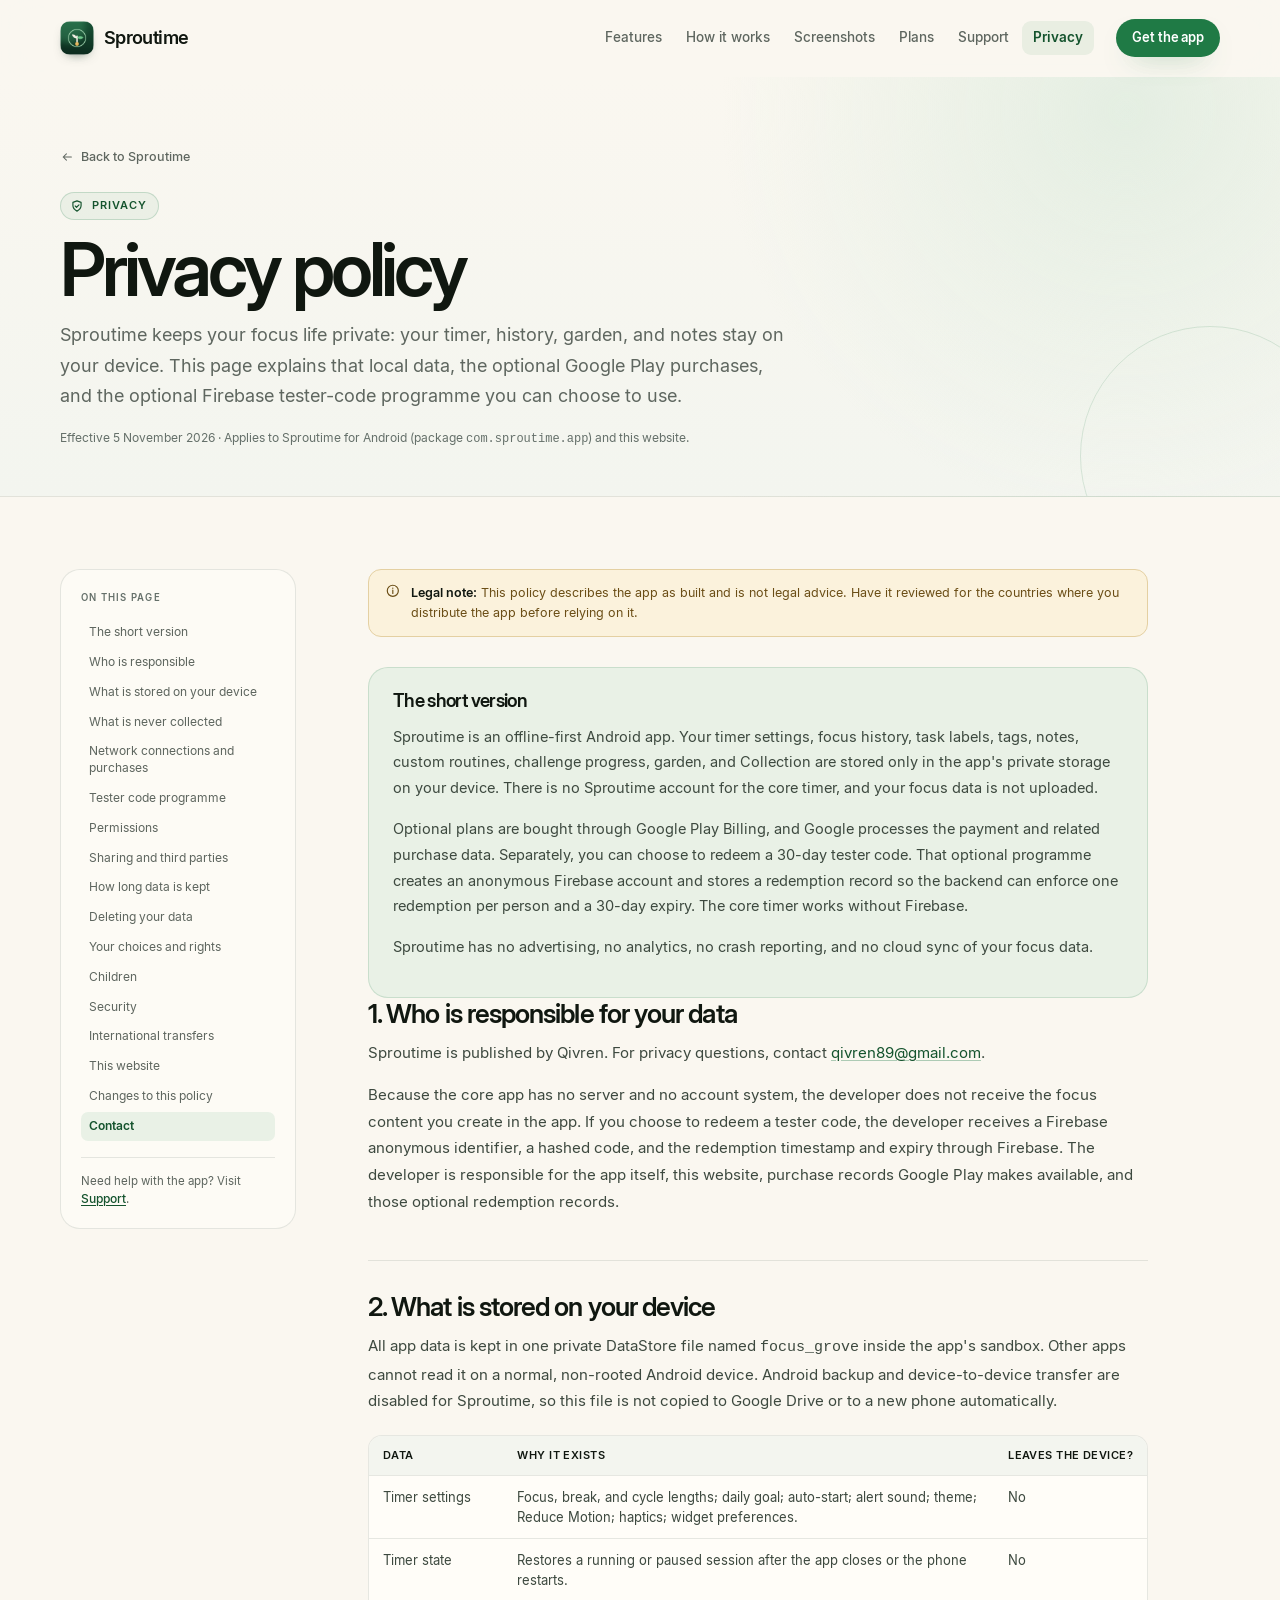
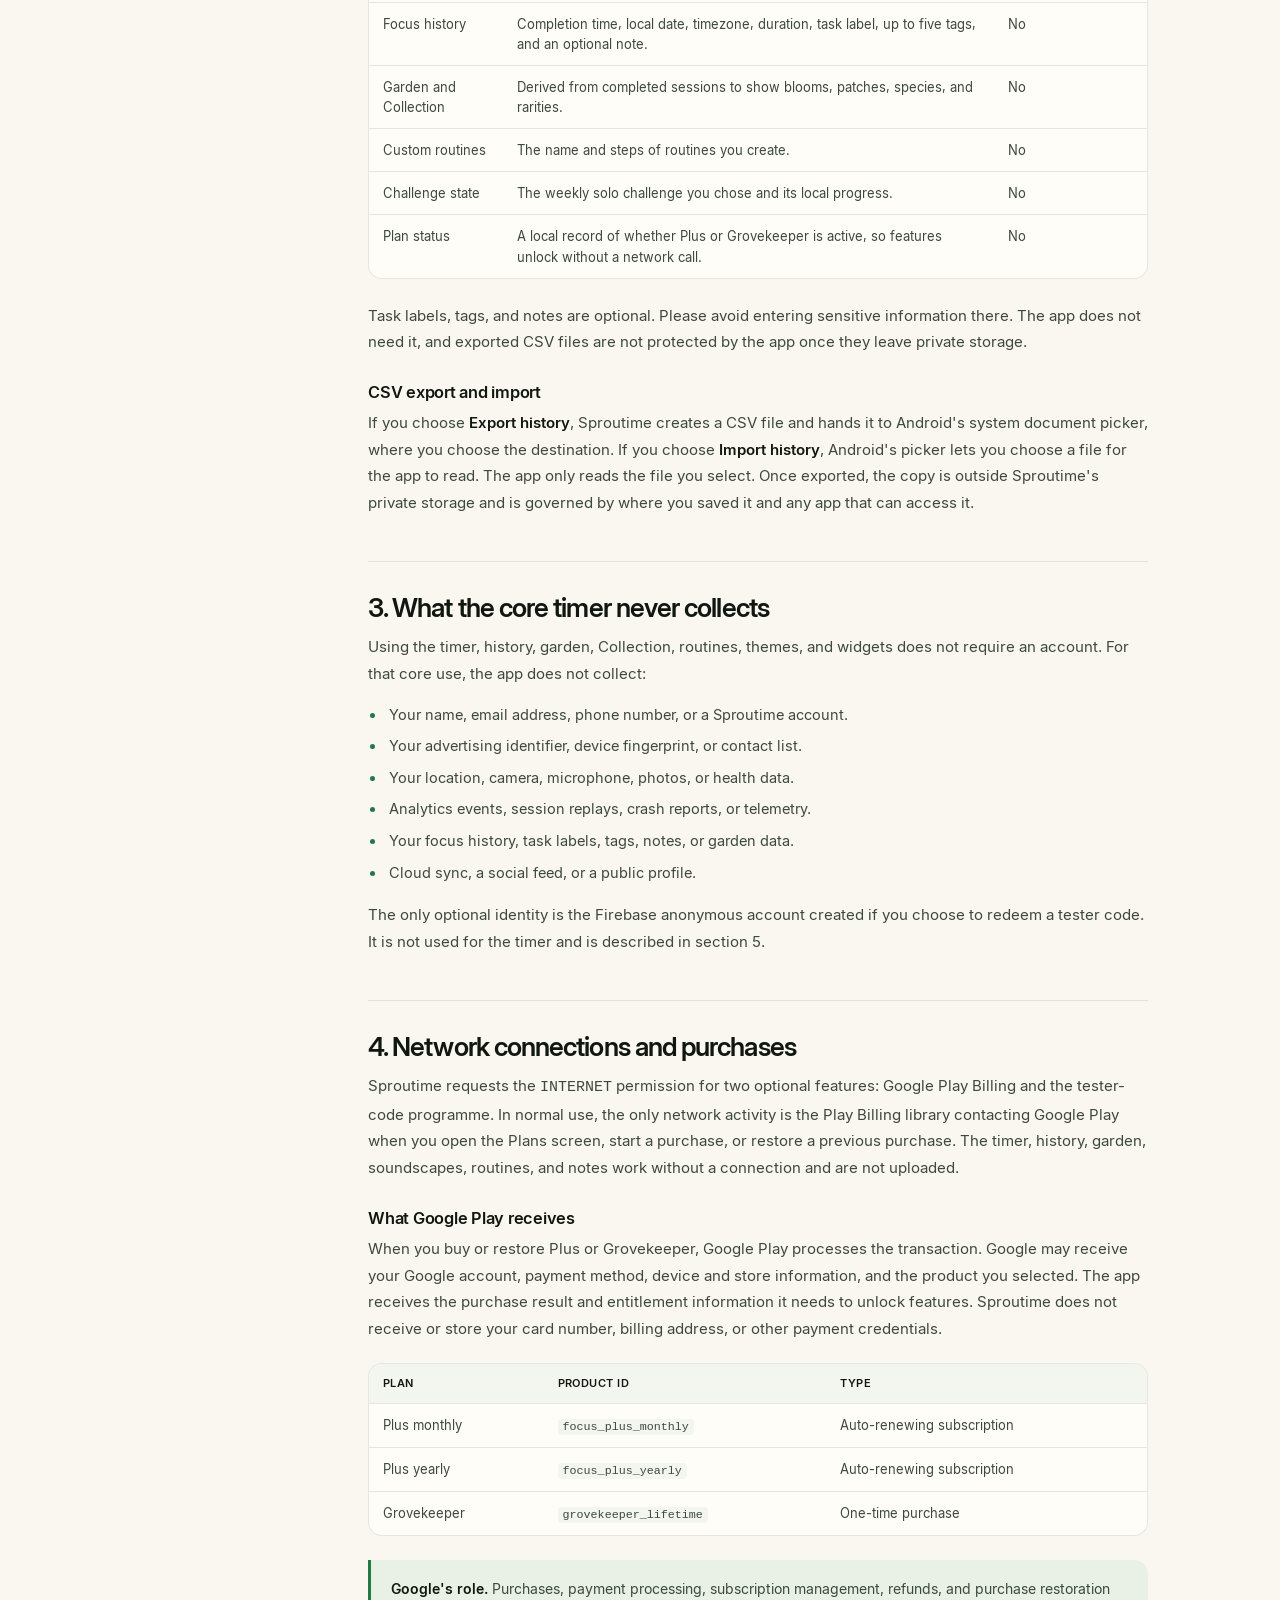
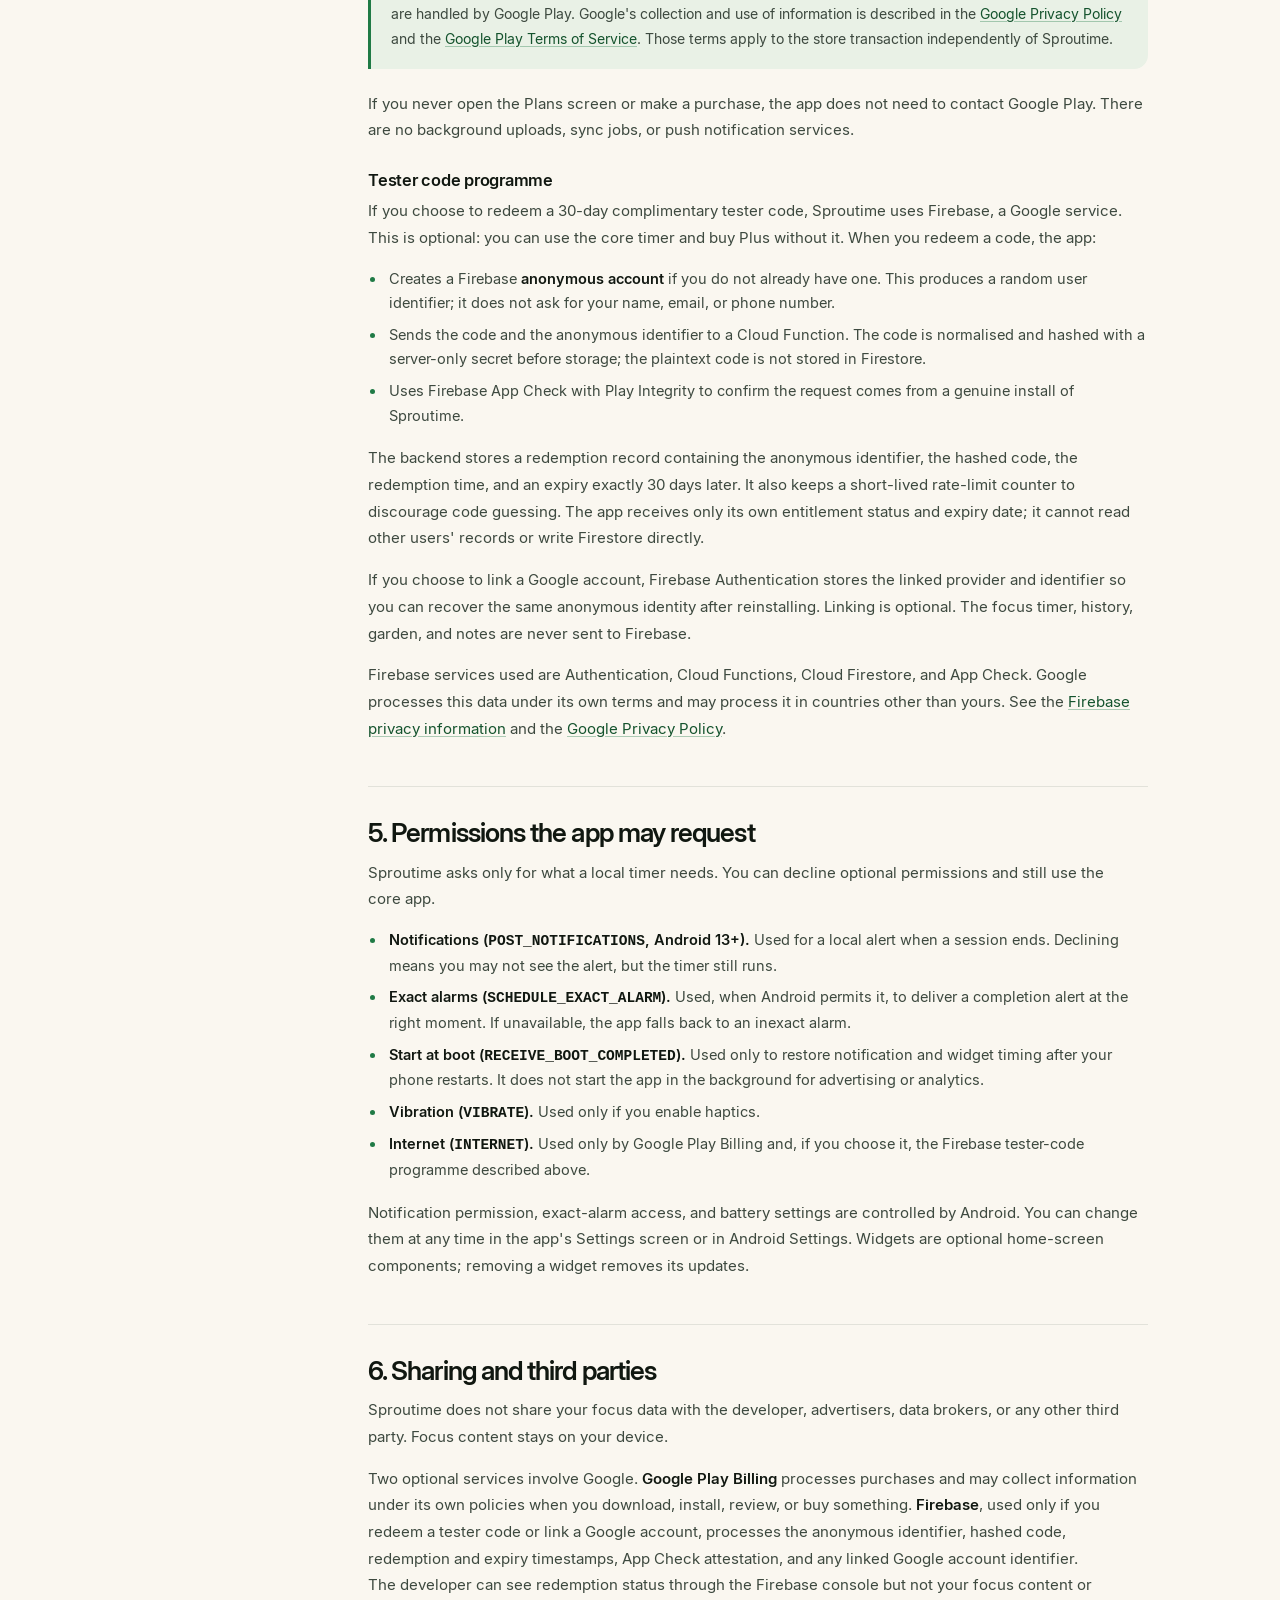
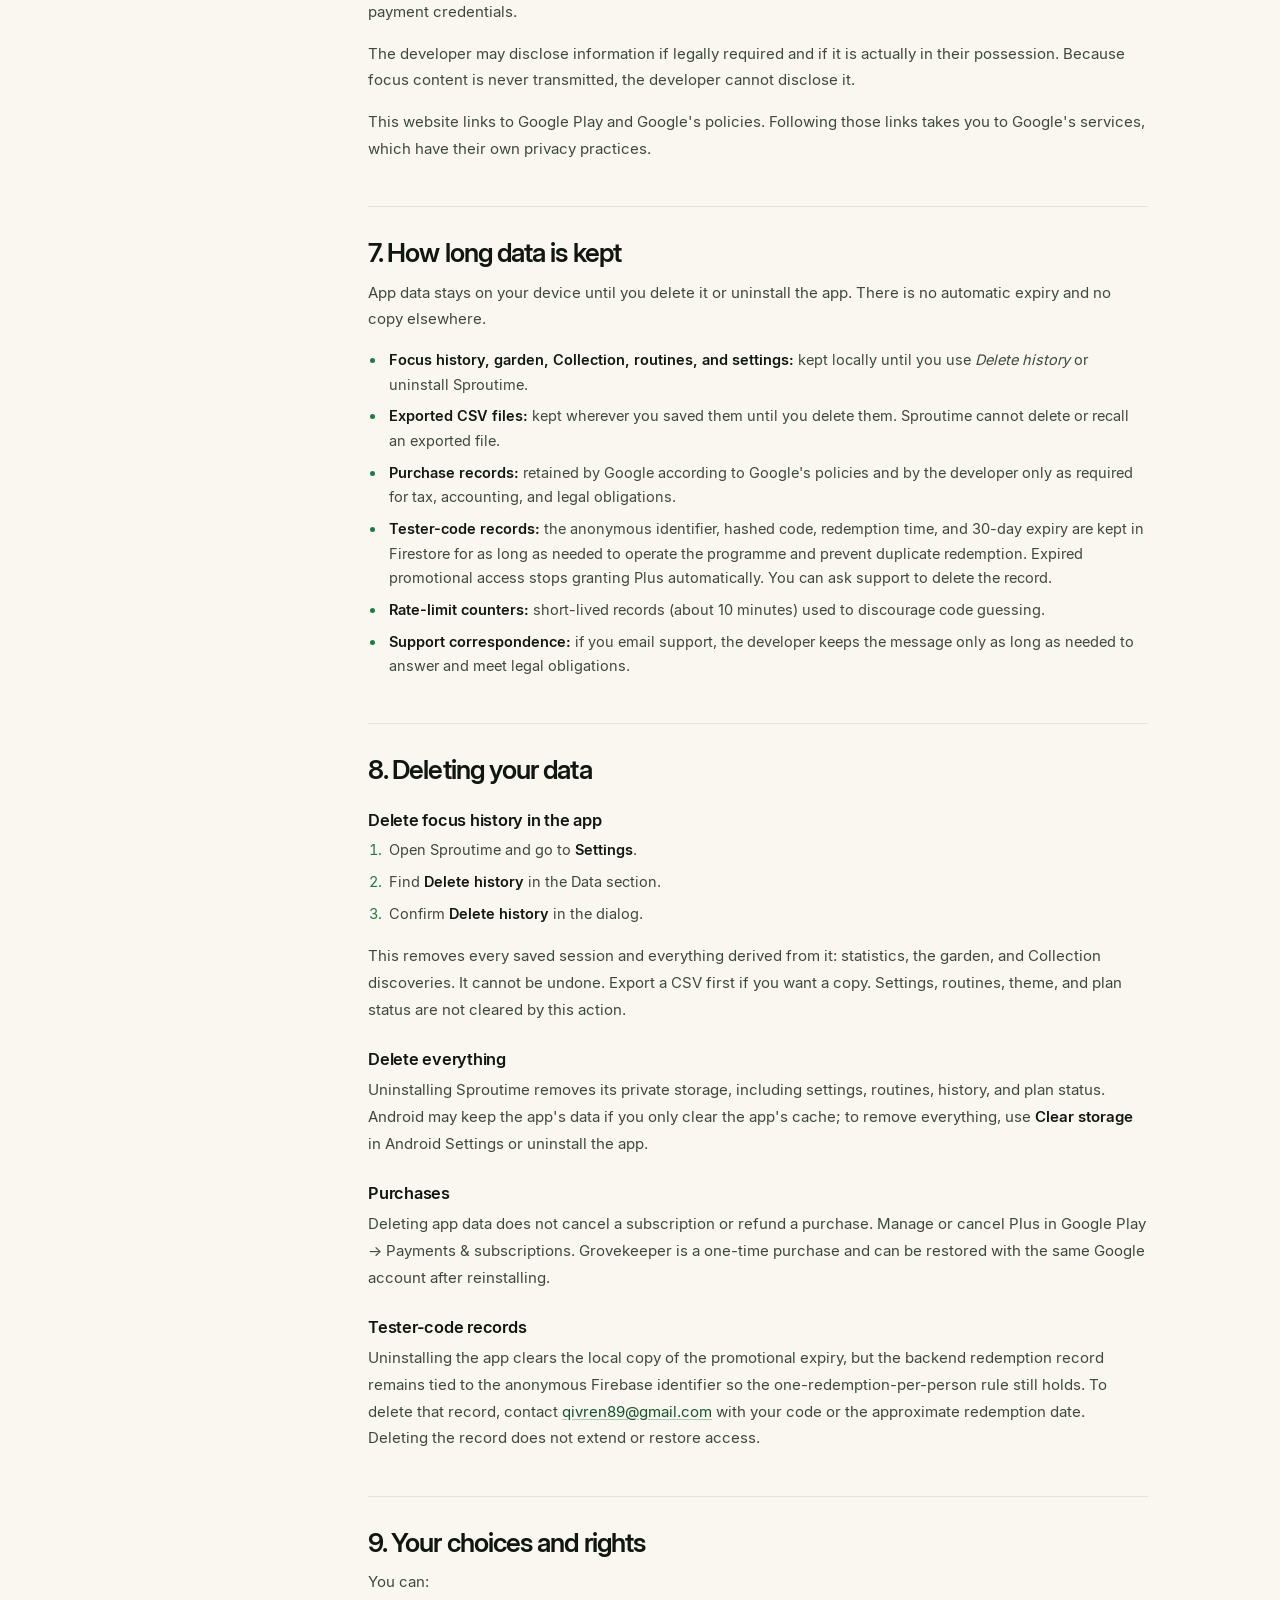
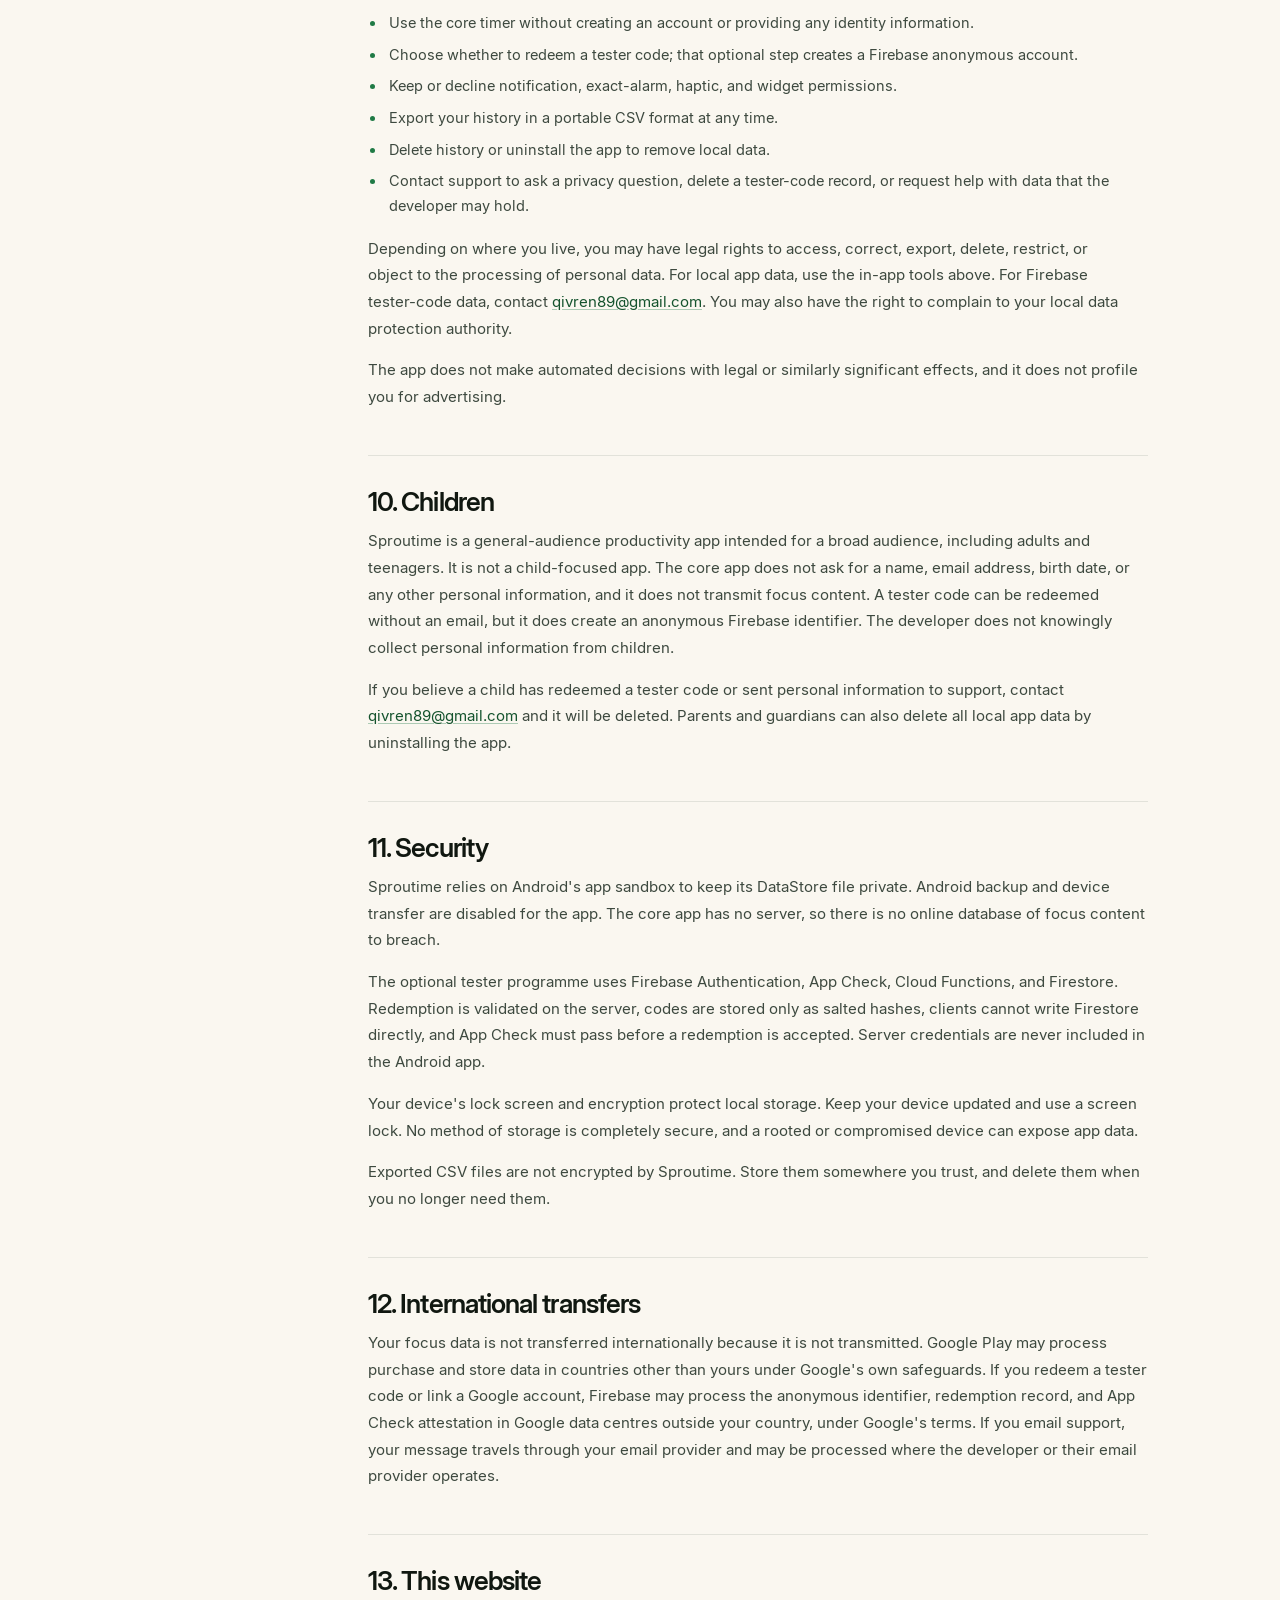
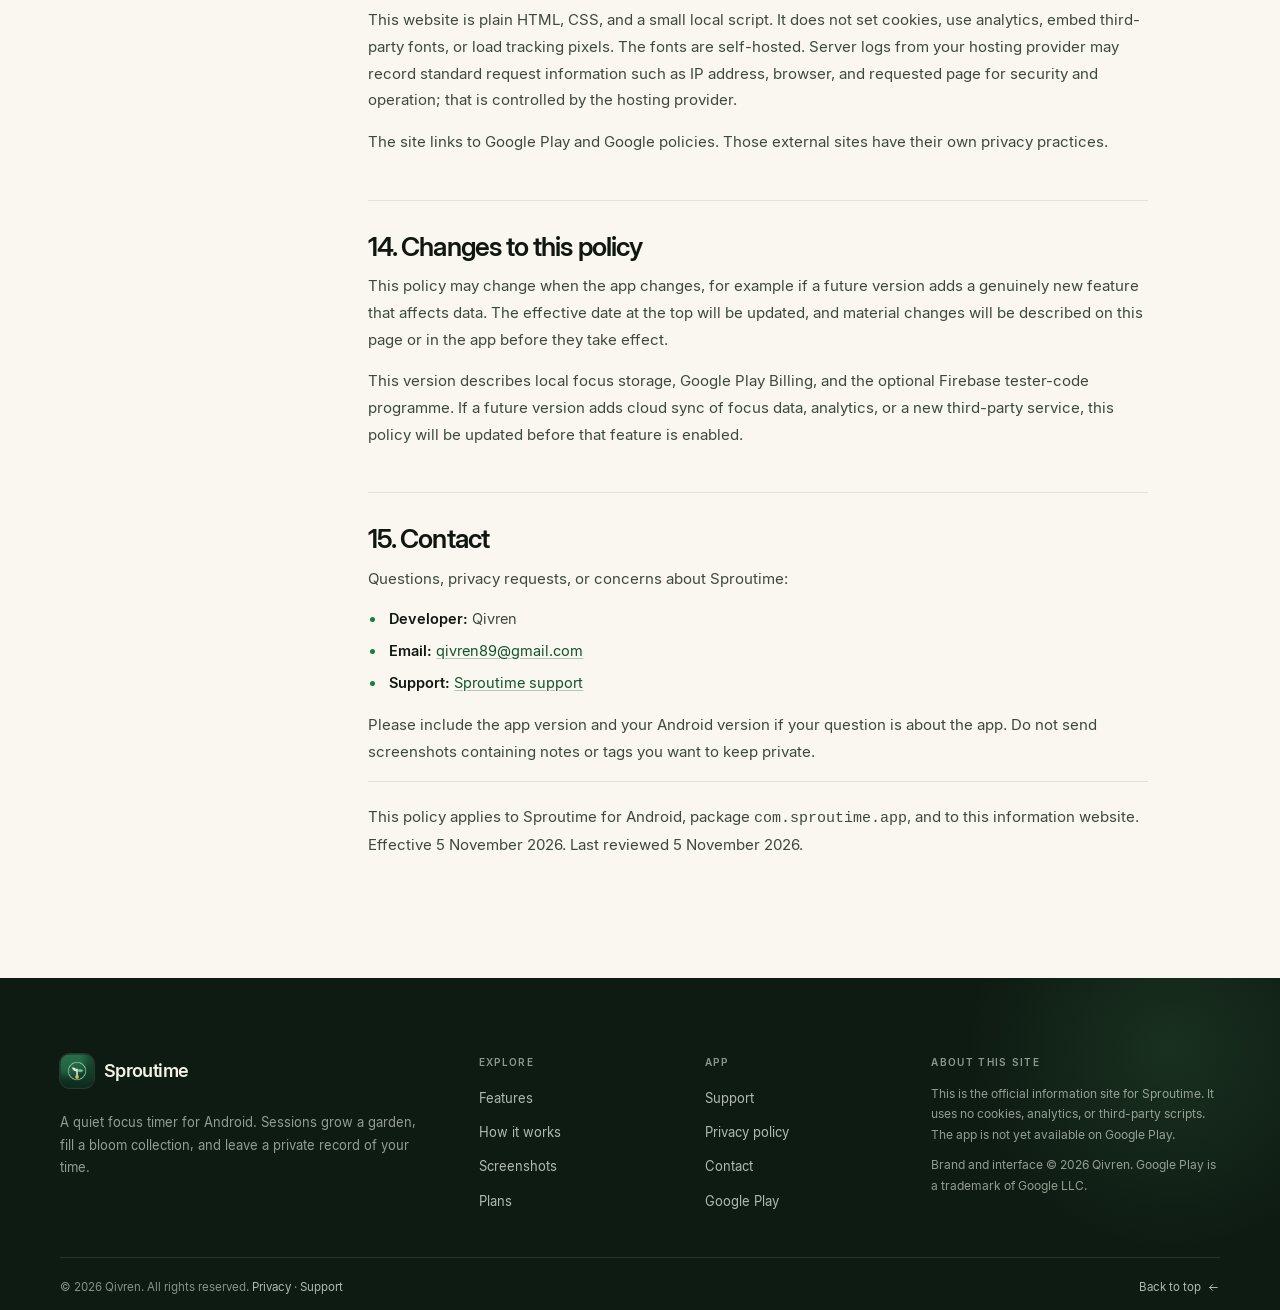
==== commit b1dcc55f: "Add files via upload" ====
--- a/privacy/index.html
+++ b/privacy/index.html
@@ -1,305 +1,328 @@
-<!doctype html>
-<html lang="en">
-<head>
-  <meta charset="utf-8">
-  <meta name="viewport" content="width=device-width, initial-scale=1">
-  <title>Privacy Policy — Sproutime</title>
-  <meta name="description" content="How Sproutime for Android handles your data: local-only storage, no account, no analytics, no ads, and Google Play Billing for optional purchases.">
-  <meta name="theme-color" content="#faf7f0">
-  <link rel="icon" type="image/svg+xml" href="../assets/img/icon.svg">
-  <link rel="icon" type="image/png" sizes="32x32" href="../assets/img/favicon-32.png">
-  <link rel="apple-touch-icon" href="../assets/img/apple-touch-icon.png">
-  <link rel="preload" href="../assets/fonts/Inter-Regular.woff2" as="font" type="font/woff2" crossorigin>
-  <link rel="preload" href="../assets/fonts/InterDisplay-SemiBold.woff2" as="font" type="font/woff2" crossorigin>
-  <link rel="stylesheet" href="../assets/css/styles.css?v=4">
-  <meta property="og:type" content="article">
-  <meta property="og:site_name" content="Sproutime">
-  <meta property="og:title" content="Privacy Policy — Sproutime">
-  <meta property="og:description" content="Sproutime keeps your focus history, garden, and notes on your device. No account, no analytics, no ads.">
-  <meta property="og:image" content="../assets/img/og-image.png">
-  <meta name="twitter:card" content="summary_large_image">
-</head>
-<body>
-  <a class="skip-link" href="#main">Skip to content</a>
-
-  <svg class="svg-defs" xmlns="http://www.w3.org/2000/svg" aria-hidden="true" focusable="false">
-    <symbol id="i-sprout" viewBox="0 0 24 24"><path d="M12 21v-8.5"/><path d="M12 13.5C12 9.4 9 6.8 4.8 6.8c0 4.1 2.7 6.7 7.2 6.7Z"/><path d="M12 11.4c0-3.6 2.9-6.2 7.2-6.2 0 3.9-2.7 6.2-7.2 6.2Z"/></symbol>
-    <symbol id="i-shield" viewBox="0 0 24 24"><path d="M12 3.2l7 2.6v5.5c0 4.3-2.9 7.4-7 9.5-4.1-2.1-7-5.2-7-9.5V5.8l7-2.6Z"/><path d="M9 12l2.2 2.2L15.4 10"/></symbol>
-    <symbol id="i-arrow" viewBox="0 0 24 24"><path d="M4.5 12h14M13 6.5l5.5 5.5L13 17.5"/></symbol>
-    <symbol id="i-arrow-up" viewBox="0 0 24 24"><path d="M12 19V5M6.5 10.5L12 5l5.5 5.5"/></symbol>
-    <symbol id="i-lock" viewBox="0 0 24 24"><rect x="4.5" y="10" width="15" height="10.5" rx="2.4"/><path d="M8.2 10V7.8a3.8 3.8 0 0 1 7.6 0V10"/><path d="M12 14v3"/></symbol>
-    <symbol id="i-mail" viewBox="0 0 24 24"><rect x="3" y="5.5" width="18" height="13" rx="2.4"/><path d="M3.8 7.2L12 13l8.2-5.8"/></symbol>
-    <symbol id="i-info" viewBox="0 0 24 24"><circle cx="12" cy="12" r="8.5"/><path d="M12 11v5M12 7.8v.4"/></symbol>
-    <symbol id="i-check" viewBox="0 0 24 24"><path d="M4.5 12.5l4.7 4.7L19.5 6.8"/></symbol>
-  </svg>
-
-  <header class="site-header" data-header>
-    <div class="shell header-inner">
-      <a class="brand" href="../" aria-label="Sproutime home">
-        <img src="../assets/img/icon-192.png" width="34" height="34" alt="" decoding="async">
-        <span>Sproutime</span>
-      </a>
-      <nav class="site-nav" id="site-nav" aria-label="Primary">
-        <a href="../#features">Features</a>
-        <a href="../#how">How it works</a>
-        <a href="../#screenshots">Screenshots</a>
-        <a href="../#plans">Plans</a>
-        <a href="../support/">Support</a>
-        <a href="./" aria-current="page">Privacy</a>
-      </nav>
-      <div class="header-actions">
-        <a class="btn btn--primary btn--small header-cta" href="../#get">Get the app</a>
-        <button class="nav-toggle" type="button" aria-expanded="false" aria-controls="site-nav" aria-label="Open navigation" data-nav-toggle>
-          <span></span><span></span><span></span>
-        </button>
-      </div>
-    </div>
-  </header>
-
-  <main id="main">
-    <section class="page-hero">
-      <div class="shell">
-        <a class="back-link" href="../"><svg class="icon" aria-hidden="true"><use href="#i-arrow"/></svg>Back to Sproutime</a>
-        <p class="eyebrow"><svg class="icon" aria-hidden="true"><use href="#i-shield"/></svg>Privacy</p>
-        <h1>Privacy policy</h1>
-        <p class="page-lead">Sproutime is built to keep your focus life private. The app has no account, no analytics, and no cloud sync. This page explains exactly what stays on your device, the one place the app talks to the internet, and the choices you have.</p>
-        <p class="page-meta">Effective <span class="placeholder" data-effective-date>[effective date]</span> · Applies to Sproutime for Android (package <code>com.sproutime.app</code>) and this website.</p>
-      </div>
-    </section>
-
-    <div class="shell legal-layout">
-      <aside class="toc" aria-label="On this page">
-        <p class="toc-title">On this page</p>
-        <nav>
-          <a href="#summary">The short version</a>
-          <a href="#who">Who is responsible</a>
-          <a href="#stored">What is stored on your device</a>
-          <a href="#not-collected">What is never collected</a>
-          <a href="#network">Network connections and purchases</a>
-          <a href="#permissions">Permissions</a>
-          <a href="#sharing">Sharing and third parties</a>
-          <a href="#retention">How long data is kept</a>
-          <a href="#deletion">Deleting your data</a>
-          <a href="#choices">Your choices and rights</a>
-          <a href="#children">Children</a>
-          <a href="#security">Security</a>
-          <a href="#transfers">International transfers</a>
-          <a href="#website">This website</a>
-          <a href="#changes">Changes to this policy</a>
-          <a href="#contact">Contact</a>
-        </nav>
-        <p class="toc-note">Need help with the app? Visit <a href="../support/">Support</a>.</p>
-      </aside>
-
-      <div class="prose">
-        <div class="draft-note" role="note">
-          <svg class="icon" aria-hidden="true"><use href="#i-info"/></svg>
-          <div><strong>Before publishing:</strong> replace the highlighted developer name, address, contact email, and effective date. Confirm the target-audience wording and have the final policy reviewed for the countries where you distribute the app. This draft describes the app as built, but it is not legal advice.</div>
-        </div>
-
-        <section class="summary-box" aria-labelledby="summary">
-          <h2 id="summary">The short version</h2>
-          <p>Sproutime is an offline-first Android app. Your timer settings, focus history, task labels, tags, notes, custom routines, challenge progress, garden, and Collection are stored only in the app's private storage on your device.</p>
-          <p>There is no Sproutime account, no server, no analytics, no advertising, no crash reporting, and no cloud backup. The app does not sell or share your focus data. Optional plans are bought through Google Play Billing; Google processes the payment and related purchase data under its own privacy policy.</p>
-        </section>
-
-        <h2 id="who">1. Who is responsible for your data</h2>
-        <p>Sproutime is published by <span class="placeholder" data-developer-name>[developer legal name]</span>, <span class="placeholder">[business address]</span>. For privacy questions, contact <a href="mailto:" data-contact-email class="placeholder">[contact email]</a>.</p>
-        <p>Because the app has no server and no account system, the developer does not receive the content you create in the app. The developer is responsible for the app itself, this website, and any purchase records Google Play makes available to developers.</p>
-
-        <h2 id="stored">2. What is stored on your device</h2>
-        <p>All app data is kept in one private DataStore file named <code>focus_grove</code> inside the app's sandbox. Other apps cannot read it on a normal, non-rooted Android device. Android backup and device-to-device transfer are disabled for Sproutime, so this file is not copied to Google Drive or to a new phone automatically.</p>
-
-        <div class="table-wrap">
-          <table class="legal-table">
-            <caption class="sr-only">App data stored locally</caption>
-            <thead>
-              <tr><th scope="col">Data</th><th scope="col">Why it exists</th><th scope="col">Leaves the device?</th></tr>
-            </thead>
-            <tbody>
-              <tr><td>Timer settings</td><td>Focus, break, and cycle lengths; daily goal; auto-start; alert sound; theme; Reduce Motion; haptics; widget preferences.</td><td>No</td></tr>
-              <tr><td>Timer state</td><td>Restores a running or paused session after the app closes or the phone restarts.</td><td>No</td></tr>
-              <tr><td>Focus history</td><td>Completion time, local date, timezone, duration, task label, up to five tags, and an optional note.</td><td>No</td></tr>
-              <tr><td>Garden and Collection</td><td>Derived from completed sessions to show blooms, patches, species, and rarities.</td><td>No</td></tr>
-              <tr><td>Custom routines</td><td>The name and steps of routines you create.</td><td>No</td></tr>
-              <tr><td>Challenge state</td><td>The weekly solo challenge you chose and its local progress.</td><td>No</td></tr>
-              <tr><td>Plan status</td><td>A local record of whether Plus or Grovekeeper is active, so features unlock without a network call.</td><td>No</td></tr>
-            </tbody>
-          </table>
-        </div>
-
-        <p>Task labels, tags, and notes are optional. Please avoid entering sensitive information there. The app does not need it, and exported CSV files are not protected by the app once they leave private storage.</p>
-
-        <h3>CSV export and import</h3>
-        <p>If you choose <strong>Export history</strong>, Sproutime creates a CSV file and hands it to Android's system document picker, where you choose the destination. If you choose <strong>Import history</strong>, Android's picker lets you choose a file for the app to read. The app only reads the file you select. Once exported, the copy is outside Sproutime's private storage and is governed by where you saved it and any app that can access it.</p>
-
-        <h2 id="not-collected">3. What is never collected</h2>
-        <ul>
-          <li>No name, email address, phone number, or account.</li>
-          <li>No advertising identifier, device fingerprint, or contact list.</li>
-          <li>No location, camera, microphone, photos, or health data.</li>
-          <li>No analytics events, session replays, crash reports, or telemetry.</li>
-          <li>No cloud sync, social feed, or public profile.</li>
-          <li>No sale or sharing of personal information, because there is none to sell or share.</li>
-        </ul>
-        <p>The app does not include advertising SDKs, analytics SDKs, Firebase, Crashlytics, or social login.</p>
-
-        <h2 id="network">4. Network connections and purchases</h2>
-        <p>Sproutime requests the <code>INTERNET</code> permission solely so Google Play Billing can work. In the current build, the only network activity is the Play Billing library contacting Google Play when you open the Plans screen, start a purchase, or restore a previous purchase. The timer, history, garden, soundscapes, routines, and notes work without a connection and are not uploaded.</p>
-
-        <h3>What Google Play receives</h3>
-        <p>When you buy or restore Plus or Grovekeeper, Google Play processes the transaction. Google may receive your Google account, payment method, device and store information, and the product you selected. The app receives the purchase result and entitlement information it needs to unlock features. Sproutime does not receive or store your card number, billing address, or other payment credentials.</p>
-
-        <div class="table-wrap">
-          <table class="legal-table">
-            <thead>
-              <tr><th scope="col">Plan</th><th scope="col">Product ID</th><th scope="col">Type</th></tr>
-            </thead>
-            <tbody>
-              <tr><td>Plus monthly</td><td><code>focus_plus_monthly</code></td><td>Auto-renewing subscription</td></tr>
-              <tr><td>Plus yearly</td><td><code>focus_plus_yearly</code></td><td>Auto-renewing subscription</td></tr>
-              <tr><td>Grovekeeper</td><td><code>grovekeeper_lifetime</code></td><td>One-time purchase</td></tr>
-            </tbody>
-          </table>
-        </div>
-
-        <div class="callout">
-          <p><strong>Google's role.</strong> Purchases, payment processing, subscription management, refunds, and purchase restoration are handled by Google Play. Google's collection and use of information is described in the <a href="https://policies.google.com/privacy" rel="noopener noreferrer" target="_blank">Google Privacy Policy</a> and the <a href="https://play.google/play-terms/" rel="noopener noreferrer" target="_blank">Google Play Terms of Service</a>. Those terms apply to the store transaction independently of Sproutime.</p>
-        </div>
-
-        <p>If you never open the Plans screen or make a purchase, the app does not need to contact Google Play. There are no background uploads, sync jobs, or push notification services.</p>
-
-        <h2 id="permissions">5. Permissions the app may request</h2>
-        <p>Sproutime asks only for what a local timer needs. You can decline optional permissions and still use the core app.</p>
-
-        <ul>
-          <li><strong>Notifications (<code>POST_NOTIFICATIONS</code>, Android 13+).</strong> Used for a local alert when a session ends. Declining means you may not see the alert, but the timer still runs.</li>
-          <li><strong>Exact alarms (<code>SCHEDULE_EXACT_ALARM</code>).</strong> Used, when Android permits it, to deliver a completion alert at the right moment. If unavailable, the app falls back to an inexact alarm.</li>
-          <li><strong>Start at boot (<code>RECEIVE_BOOT_COMPLETED</code>).</strong> Used only to restore notification and widget timing after your phone restarts. It does not start the app in the background for advertising or analytics.</li>
-          <li><strong>Vibration (<code>VIBRATE</code>).</strong> Used only if you enable haptics.</li>
-          <li><strong>Internet (<code>INTERNET</code>).</strong> Used only by Google Play Billing, as described above.</li>
-        </ul>
-
-        <p>Notification permission, exact-alarm access, and battery settings are controlled by Android. You can change them at any time in the app's Settings screen or in Android Settings. Widgets are optional home-screen components; removing a widget removes its updates.</p>
-
-        <h2 id="sharing">6. Sharing and third parties</h2>
-        <p>Sproutime does not share app data with the developer, advertisers, data brokers, or any other third party. There is no server to share it with.</p>
-        <p>The only third-party service involved is Google Play Billing, for purchases. Google Play distributes the app and may collect information under its own policies when you download, install, review, or buy something. The developer may see aggregated sales, payout, and review information in Play Console, but not your payment credentials or your in-app focus history.</p>
-        <p>The developer may disclose information if legally required and if it is actually in their possession. Because focus content is never transmitted, the developer cannot disclose it.</p>
-        <p>This website links to Google Play and Google's policies. Following those links takes you to Google's services, which have their own privacy practices.</p>
-
-        <h2 id="retention">7. How long data is kept</h2>
-        <p>App data stays on your device until you delete it or uninstall the app. There is no automatic expiry and no copy elsewhere.</p>
-        <ul>
-          <li><strong>Focus history, garden, Collection, routines, and settings:</strong> kept locally until you use <em>Delete history</em> or uninstall Sproutime.</li>
-          <li><strong>Exported CSV files:</strong> kept wherever you saved them until you delete them. Sproutime cannot delete or recall an exported file.</li>
-          <li><strong>Purchase records:</strong> retained by Google according to Google's policies and by the developer only as required for tax, accounting, and legal obligations.</li>
-          <li><strong>Support correspondence:</strong> if you email support, the developer keeps the message only as long as needed to answer and meet legal obligations.</li>
-        </ul>
-
-        <h2 id="deletion">8. Deleting your data</h2>
-        <h3>Delete focus history in the app</h3>
-        <ol>
-          <li>Open Sproutime and go to <strong>Settings</strong>.</li>
-          <li>Find <strong>Delete history</strong> in the Data section.</li>
-          <li>Confirm <strong>Delete history</strong> in the dialog.</li>
-        </ol>
-        <p>This removes every saved session and everything derived from it: statistics, the garden, and Collection discoveries. It cannot be undone. Export a CSV first if you want a copy. Settings, routines, theme, and plan status are not cleared by this action.</p>
-
-        <h3>Delete everything</h3>
-        <p>Uninstalling Sproutime removes its private storage, including settings, routines, history, and plan status. Android may keep the app's data if you only clear the app's cache; to remove everything, use <strong>Clear storage</strong> in Android Settings or uninstall the app.</p>
-
-        <h3>Purchases</h3>
-        <p>Deleting app data does not cancel a subscription or refund a purchase. Manage or cancel Plus in Google Play → Payments &amp; subscriptions. Grovekeeper is a one-time purchase and can be restored with the same Google account after reinstalling.</p>
-
-        <h2 id="choices">9. Your choices and rights</h2>
-        <p>You can:</p>
-        <ul>
-          <li>Use the app without creating an account or providing any identity information.</li>
-          <li>Keep or decline notification, exact-alarm, haptic, and widget permissions.</li>
-          <li>Export your history in a portable CSV format at any time.</li>
-          <li>Delete history or uninstall the app to remove local data.</li>
-          <li>Contact support to ask a privacy question or request help with data that the developer may hold (for example, a support email).</li>
-        </ul>
-        <p>Depending on where you live, you may have legal rights to access, correct, export, delete, restrict, or object to the processing of personal data. Because Sproutime does not transmit your app data, most of these rights are exercised directly on your device using the tools above. For any request, contact <a href="mailto:" data-contact-email class="placeholder">[contact email]</a>. You may also have the right to complain to your local data protection authority.</p>
-        <p>The app does not make automated decisions with legal or similarly significant effects, and it does not profile you for advertising.</p>
-
-        <h2 id="children">10. Children</h2>
-        <p>Sproutime is a general-audience productivity app and is not directed to children under 13 (or the minimum age required in your country). The app does not ask for a name, email address, birth date, or any other personal information, and it does not transmit focus content. Because there is no account or server, the developer does not knowingly collect personal information from children.</p>
-        <p>If you believe a child has sent personal information to support, contact <a href="mailto:" data-contact-email class="placeholder">[contact email]</a> and it will be deleted. Parents and guardians can also delete all local app data by uninstalling the app.</p>
-
-        <h2 id="security">11. Security</h2>
-        <p>Sproutime relies on Android's app sandbox to keep its DataStore file private. Android backup and device transfer are disabled for the app. The app contains no server, so there is no online account database to breach.</p>
-        <p>Your device's lock screen and encryption protect local storage. Keep your device updated and use a screen lock. No method of storage is completely secure, and a rooted or compromised device can expose app data.</p>
-        <p>Exported CSV files are not encrypted by Sproutime. Store them somewhere you trust, and delete them when you no longer need them.</p>
-
-        <h2 id="transfers">12. International transfers</h2>
-        <p>Sproutime does not transfer your app data internationally because it does not transmit it. Google Play may process purchase and store data in countries other than yours under Google's own safeguards and policies. If you email support, your message travels through your email provider and may be processed where the developer or their email provider operates.</p>
-
-        <h2 id="website">13. This website</h2>
-        <p>This website is plain HTML, CSS, and a small local script. It does not set cookies, use analytics, embed third-party fonts, or load tracking pixels. The fonts are self-hosted. Server logs from your hosting provider may record standard request information such as IP address, browser, and requested page for security and operation; that is controlled by the hosting provider.</p>
-        <p>The site links to Google Play and Google policies. Those external sites have their own privacy practices.</p>
-
-        <h2 id="changes">14. Changes to this policy</h2>
-        <p>This policy may change when the app changes, for example if a future version adds a genuinely new feature that affects data. The effective date at the top will be updated, and material changes will be described on this page or in the app before they take effect.</p>
-        <p>If a future version ever adds cloud sync, accounts, analytics, or a new third-party service, this policy will be updated before that feature is enabled. The current version describes an app with no such features.</p>
-
-        <h2 id="contact">15. Contact</h2>
-        <p>Questions, privacy requests, or concerns about Sproutime:</p>
-        <ul>
-          <li><strong>Developer:</strong> <span class="placeholder" data-developer-name>[developer legal name]</span></li>
-          <li><strong>Address:</strong> <span class="placeholder">[business address]</span></li>
-          <li><strong>Email:</strong> <a href="mailto:" data-contact-email class="placeholder">[contact email]</a></li>
-          <li><strong>Support:</strong> <a href="../support/">Sproutime support</a></li>
-        </ul>
-        <p>Please include the app version and your Android version if your question is about the app. Do not send screenshots containing notes or tags you want to keep private.</p>
-
-        <p class="policy-foot">This policy applies to Sproutime for Android, package <code>com.sproutime.app</code>, and to this information website. Effective <span class="placeholder" data-effective-date>[effective date]</span>. Last reviewed <span class="placeholder" data-effective-date>[effective date]</span>.</p>
-      </div>
-    </div>
-  </main>
-
-  <footer class="site-footer">
-    <div class="shell">
-      <div class="footer-main">
-        <div class="footer-brand">
-          <a class="brand" href="../" aria-label="Sproutime home">
-            <img src="../assets/img/icon-192.png" width="34" height="34" alt="" loading="lazy" decoding="async">
-            <span>Sproutime</span>
-          </a>
-          <p>A quiet focus timer for Android. Sessions grow a garden, fill a bloom collection, and leave a private record of your time.</p>
-        </div>
-        <nav class="footer-col" aria-label="Explore">
-          <h2>Explore</h2>
-          <ul>
-            <li><a href="../#features">Features</a></li>
-            <li><a href="../#how">How it works</a></li>
-            <li><a href="../#screenshots">Screenshots</a></li>
-            <li><a href="../#plans">Plans</a></li>
-          </ul>
-        </nav>
-        <nav class="footer-col" aria-label="App">
-          <h2>App</h2>
-          <ul>
-            <li><a href="../support/">Support</a></li>
-            <li><a href="./">Privacy policy</a></li>
-            <li><a href="../support/#contact">Contact</a></li>
-            <li><a href="../#get" data-play-link>Google Play</a></li>
-          </ul>
-        </nav>
-        <div class="footer-col footer-note">
-          <h2>About this site</h2>
-          <p>This is the official information site for Sproutime. It uses no cookies, analytics, or third-party scripts. The app is not yet available on Google Play.</p>
-          <p style="margin-top:10px">Brand and interface © <span data-year>2026</span> Sproutime. Google Play is a trademark of Google LLC.</p>
-        </div>
-      </div>
-      <div class="footer-bottom">
-        <p>© <span data-year>2026</span> Sproutime. All rights reserved. <a href="./">Privacy</a> · <a href="../support/">Support</a></p>
-        <a class="to-top" href="#main">Back to top <svg class="icon" aria-hidden="true"><use href="#i-arrow-up"/></svg></a>
-      </div>
-    </div>
-  </footer>
-
-  <script src="../assets/js/main.js" defer></script>
-</body>
-</html>
+<!doctype html>
+<html lang="en">
+<head>
+  <meta charset="utf-8">
+  <meta name="viewport" content="width=device-width, initial-scale=1">
+  <title>Privacy Policy — Sproutime</title>
+  <meta name="description" content="How Sproutime for Android handles your data: local-only focus storage, optional Google Play purchases, and an optional Firebase tester-code programme.">
+  <meta name="theme-color" content="#faf7f0">
+  <link rel="icon" type="image/svg+xml" href="../assets/img/icon.svg">
+  <link rel="icon" type="image/png" sizes="32x32" href="../assets/img/favicon-32.png">
+  <link rel="apple-touch-icon" href="../assets/img/apple-touch-icon.png">
+  <link rel="preload" href="../assets/fonts/Inter-Regular.woff2" as="font" type="font/woff2" crossorigin>
+  <link rel="preload" href="../assets/fonts/InterDisplay-SemiBold.woff2" as="font" type="font/woff2" crossorigin>
+  <link rel="stylesheet" href="../assets/css/styles.css?v=4">
+  <meta property="og:type" content="article">
+  <meta property="og:site_name" content="Sproutime">
+  <meta property="og:title" content="Privacy Policy — Sproutime">
+  <meta property="og:description" content="Sproutime keeps your focus history, garden, and notes on your device. Tester codes optionally use Firebase; no ads or analytics.">
+  <meta property="og:url" content="https://qivren.github.io/Sproutime/privacy/">
+  <meta property="og:image" content="https://qivren.github.io/Sproutime/assets/img/og-image.png">
+  <meta name="twitter:card" content="summary_large_image">
+  <meta name="twitter:image" content="https://qivren.github.io/Sproutime/assets/img/og-image.png">
+  <link rel="canonical" href="https://qivren.github.io/Sproutime/privacy/">
+</head>
+<body>
+  <a class="skip-link" href="#main">Skip to content</a>
+
+  <svg class="svg-defs" xmlns="http://www.w3.org/2000/svg" aria-hidden="true" focusable="false">
+    <symbol id="i-sprout" viewBox="0 0 24 24"><path d="M12 21v-8.5"/><path d="M12 13.5C12 9.4 9 6.8 4.8 6.8c0 4.1 2.7 6.7 7.2 6.7Z"/><path d="M12 11.4c0-3.6 2.9-6.2 7.2-6.2 0 3.9-2.7 6.2-7.2 6.2Z"/></symbol>
+    <symbol id="i-shield" viewBox="0 0 24 24"><path d="M12 3.2l7 2.6v5.5c0 4.3-2.9 7.4-7 9.5-4.1-2.1-7-5.2-7-9.5V5.8l7-2.6Z"/><path d="M9 12l2.2 2.2L15.4 10"/></symbol>
+    <symbol id="i-arrow" viewBox="0 0 24 24"><path d="M4.5 12h14M13 6.5l5.5 5.5L13 17.5"/></symbol>
+    <symbol id="i-arrow-up" viewBox="0 0 24 24"><path d="M12 19V5M6.5 10.5L12 5l5.5 5.5"/></symbol>
+    <symbol id="i-lock" viewBox="0 0 24 24"><rect x="4.5" y="10" width="15" height="10.5" rx="2.4"/><path d="M8.2 10V7.8a3.8 3.8 0 0 1 7.6 0V10"/><path d="M12 14v3"/></symbol>
+    <symbol id="i-mail" viewBox="0 0 24 24"><rect x="3" y="5.5" width="18" height="13" rx="2.4"/><path d="M3.8 7.2L12 13l8.2-5.8"/></symbol>
+    <symbol id="i-info" viewBox="0 0 24 24"><circle cx="12" cy="12" r="8.5"/><path d="M12 11v5M12 7.8v.4"/></symbol>
+    <symbol id="i-check" viewBox="0 0 24 24"><path d="M4.5 12.5l4.7 4.7L19.5 6.8"/></symbol>
+  </svg>
+
+  <header class="site-header" data-header>
+    <div class="shell header-inner">
+      <a class="brand" href="../" aria-label="Sproutime home">
+        <img src="../assets/img/icon-192.png" width="34" height="34" alt="" decoding="async">
+        <span>Sproutime</span>
+      </a>
+      <nav class="site-nav" id="site-nav" aria-label="Primary">
+        <a href="../#features">Features</a>
+        <a href="../#how">How it works</a>
+        <a href="../#screenshots">Screenshots</a>
+        <a href="../#plans">Plans</a>
+        <a href="../support/">Support</a>
+        <a href="./" aria-current="page">Privacy</a>
+      </nav>
+      <div class="header-actions">
+        <a class="btn btn--primary btn--small header-cta" href="../#get">Get the app</a>
+        <button class="nav-toggle" type="button" aria-expanded="false" aria-controls="site-nav" aria-label="Open navigation" data-nav-toggle>
+          <span></span><span></span><span></span>
+        </button>
+      </div>
+    </div>
+  </header>
+
+  <main id="main">
+    <section class="page-hero">
+      <div class="shell">
+        <a class="back-link" href="../"><svg class="icon" aria-hidden="true"><use href="#i-arrow"/></svg>Back to Sproutime</a>
+        <p class="eyebrow"><svg class="icon" aria-hidden="true"><use href="#i-shield"/></svg>Privacy</p>
+        <h1>Privacy policy</h1>
+        <p class="page-lead">Sproutime keeps your focus life private: your timer, history, garden, and notes stay on your device. This page explains that local data, the optional Google Play purchases, and the optional Firebase tester-code programme you can choose to use.</p>
+        <p class="page-meta">Effective <span data-effective-date>5 November 2026</span> · Applies to Sproutime for Android (package <code>com.sproutime.app</code>) and this website.</p>
+      </div>
+    </section>
+
+    <div class="shell legal-layout">
+      <aside class="toc" aria-label="On this page">
+        <p class="toc-title">On this page</p>
+        <nav>
+          <a href="#summary">The short version</a>
+          <a href="#who">Who is responsible</a>
+          <a href="#stored">What is stored on your device</a>
+          <a href="#not-collected">What is never collected</a>
+          <a href="#network">Network connections and purchases</a>
+          <a href="#testers">Tester code programme</a>
+          <a href="#permissions">Permissions</a>
+          <a href="#sharing">Sharing and third parties</a>
+          <a href="#retention">How long data is kept</a>
+          <a href="#deletion">Deleting your data</a>
+          <a href="#choices">Your choices and rights</a>
+          <a href="#children">Children</a>
+          <a href="#security">Security</a>
+          <a href="#transfers">International transfers</a>
+          <a href="#website">This website</a>
+          <a href="#changes">Changes to this policy</a>
+          <a href="#contact">Contact</a>
+        </nav>
+        <p class="toc-note">Need help with the app? Visit <a href="../support/">Support</a>.</p>
+      </aside>
+
+      <div class="prose">
+        <div class="draft-note" role="note">
+          <svg class="icon" aria-hidden="true"><use href="#i-info"/></svg>
+          <div><strong>Legal note:</strong> This policy describes the app as built and is not legal advice. Have it reviewed for the countries where you distribute the app before relying on it.</div>
+        </div>
+
+        <section class="summary-box" aria-labelledby="summary">
+          <h2 id="summary">The short version</h2>
+          <p>Sproutime is an offline-first Android app. Your timer settings, focus history, task labels, tags, notes, custom routines, challenge progress, garden, and Collection are stored only in the app's private storage on your device. There is no Sproutime account for the core timer, and your focus data is not uploaded.</p>
+          <p>Optional plans are bought through Google Play Billing, and Google processes the payment and related purchase data. Separately, you can choose to redeem a 30-day tester code. That optional programme creates an anonymous Firebase account and stores a redemption record so the backend can enforce one redemption per person and a 30-day expiry. The core timer works without Firebase.</p>
+          <p>Sproutime has no advertising, no analytics, no crash reporting, and no cloud sync of your focus data.</p>
+        </section>
+
+        <h2 id="who">1. Who is responsible for your data</h2>
+        <p>Sproutime is published by <span data-developer-name>Qivren</span>. For privacy questions, contact <a href="mailto:qivren89@gmail.com" data-contact-email>qivren89@gmail.com</a>.</p>
+        <p>Because the core app has no server and no account system, the developer does not receive the focus content you create in the app. If you choose to redeem a tester code, the developer receives a Firebase anonymous identifier, a hashed code, and the redemption timestamp and expiry through Firebase. The developer is responsible for the app itself, this website, purchase records Google Play makes available, and those optional redemption records.</p>
+
+        <h2 id="stored">2. What is stored on your device</h2>
+        <p>All app data is kept in one private DataStore file named <code>focus_grove</code> inside the app's sandbox. Other apps cannot read it on a normal, non-rooted Android device. Android backup and device-to-device transfer are disabled for Sproutime, so this file is not copied to Google Drive or to a new phone automatically.</p>
+
+        <div class="table-wrap">
+          <table class="legal-table">
+            <caption class="sr-only">App data stored locally</caption>
+            <thead>
+              <tr><th scope="col">Data</th><th scope="col">Why it exists</th><th scope="col">Leaves the device?</th></tr>
+            </thead>
+            <tbody>
+              <tr><td>Timer settings</td><td>Focus, break, and cycle lengths; daily goal; auto-start; alert sound; theme; Reduce Motion; haptics; widget preferences.</td><td>No</td></tr>
+              <tr><td>Timer state</td><td>Restores a running or paused session after the app closes or the phone restarts.</td><td>No</td></tr>
+              <tr><td>Focus history</td><td>Completion time, local date, timezone, duration, task label, up to five tags, and an optional note.</td><td>No</td></tr>
+              <tr><td>Garden and Collection</td><td>Derived from completed sessions to show blooms, patches, species, and rarities.</td><td>No</td></tr>
+              <tr><td>Custom routines</td><td>The name and steps of routines you create.</td><td>No</td></tr>
+              <tr><td>Challenge state</td><td>The weekly solo challenge you chose and its local progress.</td><td>No</td></tr>
+              <tr><td>Plan status</td><td>A local record of whether Plus or Grovekeeper is active, so features unlock without a network call.</td><td>No</td></tr>
+            </tbody>
+          </table>
+        </div>
+
+        <p>Task labels, tags, and notes are optional. Please avoid entering sensitive information there. The app does not need it, and exported CSV files are not protected by the app once they leave private storage.</p>
+
+        <h3>CSV export and import</h3>
+        <p>If you choose <strong>Export history</strong>, Sproutime creates a CSV file and hands it to Android's system document picker, where you choose the destination. If you choose <strong>Import history</strong>, Android's picker lets you choose a file for the app to read. The app only reads the file you select. Once exported, the copy is outside Sproutime's private storage and is governed by where you saved it and any app that can access it.</p>
+
+        <h2 id="not-collected">3. What the core timer never collects</h2>
+        <p>Using the timer, history, garden, Collection, routines, themes, and widgets does not require an account. For that core use, the app does not collect:</p>
+        <ul>
+          <li>Your name, email address, phone number, or a Sproutime account.</li>
+          <li>Your advertising identifier, device fingerprint, or contact list.</li>
+          <li>Your location, camera, microphone, photos, or health data.</li>
+          <li>Analytics events, session replays, crash reports, or telemetry.</li>
+          <li>Your focus history, task labels, tags, notes, or garden data.</li>
+          <li>Cloud sync, a social feed, or a public profile.</li>
+        </ul>
+        <p>The only optional identity is the Firebase anonymous account created if you choose to redeem a tester code. It is not used for the timer and is described in section 5.</p>
+
+        <h2 id="network">4. Network connections and purchases</h2>
+        <p>Sproutime requests the <code>INTERNET</code> permission for two optional features: Google Play Billing and the tester-code programme. In normal use, the only network activity is the Play Billing library contacting Google Play when you open the Plans screen, start a purchase, or restore a previous purchase. The timer, history, garden, soundscapes, routines, and notes work without a connection and are not uploaded.</p>
+
+        <h3>What Google Play receives</h3>
+        <p>When you buy or restore Plus or Grovekeeper, Google Play processes the transaction. Google may receive your Google account, payment method, device and store information, and the product you selected. The app receives the purchase result and entitlement information it needs to unlock features. Sproutime does not receive or store your card number, billing address, or other payment credentials.</p>
+
+        <div class="table-wrap">
+          <table class="legal-table">
+            <thead>
+              <tr><th scope="col">Plan</th><th scope="col">Product ID</th><th scope="col">Type</th></tr>
+            </thead>
+            <tbody>
+              <tr><td>Plus monthly</td><td><code>focus_plus_monthly</code></td><td>Auto-renewing subscription</td></tr>
+              <tr><td>Plus yearly</td><td><code>focus_plus_yearly</code></td><td>Auto-renewing subscription</td></tr>
+              <tr><td>Grovekeeper</td><td><code>grovekeeper_lifetime</code></td><td>One-time purchase</td></tr>
+            </tbody>
+          </table>
+        </div>
+
+        <div class="callout">
+          <p><strong>Google's role.</strong> Purchases, payment processing, subscription management, refunds, and purchase restoration are handled by Google Play. Google's collection and use of information is described in the <a href="https://policies.google.com/privacy" rel="noopener noreferrer" target="_blank">Google Privacy Policy</a> and the <a href="https://play.google/play-terms/" rel="noopener noreferrer" target="_blank">Google Play Terms of Service</a>. Those terms apply to the store transaction independently of Sproutime.</p>
+        </div>
+
+        <p>If you never open the Plans screen or make a purchase, the app does not need to contact Google Play. There are no background uploads, sync jobs, or push notification services.</p>
+
+        <h3 id="testers">Tester code programme</h3>
+        <p>If you choose to redeem a 30-day complimentary tester code, Sproutime uses Firebase, a Google service. This is optional: you can use the core timer and buy Plus without it. When you redeem a code, the app:</p>
+        <ul>
+          <li>Creates a Firebase <strong>anonymous account</strong> if you do not already have one. This produces a random user identifier; it does not ask for your name, email, or phone number.</li>
+          <li>Sends the code and the anonymous identifier to a Cloud Function. The code is normalised and hashed with a server-only secret before storage; the plaintext code is not stored in Firestore.</li>
+          <li>Uses Firebase App Check with Play Integrity to confirm the request comes from a genuine install of Sproutime.</li>
+        </ul>
+        <p>The backend stores a redemption record containing the anonymous identifier, the hashed code, the redemption time, and an expiry exactly 30 days later. It also keeps a short-lived rate-limit counter to discourage code guessing. The app receives only its own entitlement status and expiry date; it cannot read other users' records or write Firestore directly.</p>
+        <p>If you choose to link a Google account, Firebase Authentication stores the linked provider and identifier so you can recover the same anonymous identity after reinstalling. Linking is optional. The focus timer, history, garden, and notes are never sent to Firebase.</p>
+        <p>Firebase services used are Authentication, Cloud Functions, Cloud Firestore, and App Check. Google processes this data under its own terms and may process it in countries other than yours. See the <a href="https://firebase.google.com/support/privacy" rel="noopener noreferrer" target="_blank">Firebase privacy information</a> and the <a href="https://policies.google.com/privacy" rel="noopener noreferrer" target="_blank">Google Privacy Policy</a>.</p>
+
+        <h2 id="permissions">5. Permissions the app may request</h2>
+        <p>Sproutime asks only for what a local timer needs. You can decline optional permissions and still use the core app.</p>
+
+        <ul>
+          <li><strong>Notifications (<code>POST_NOTIFICATIONS</code>, Android 13+).</strong> Used for a local alert when a session ends. Declining means you may not see the alert, but the timer still runs.</li>
+          <li><strong>Exact alarms (<code>SCHEDULE_EXACT_ALARM</code>).</strong> Used, when Android permits it, to deliver a completion alert at the right moment. If unavailable, the app falls back to an inexact alarm.</li>
+          <li><strong>Start at boot (<code>RECEIVE_BOOT_COMPLETED</code>).</strong> Used only to restore notification and widget timing after your phone restarts. It does not start the app in the background for advertising or analytics.</li>
+          <li><strong>Vibration (<code>VIBRATE</code>).</strong> Used only if you enable haptics.</li>
+          <li><strong>Internet (<code>INTERNET</code>).</strong> Used only by Google Play Billing and, if you choose it, the Firebase tester-code programme described above.</li>
+        </ul>
+
+        <p>Notification permission, exact-alarm access, and battery settings are controlled by Android. You can change them at any time in the app's Settings screen or in Android Settings. Widgets are optional home-screen components; removing a widget removes its updates.</p>
+
+        <h2 id="sharing">6. Sharing and third parties</h2>
+        <p>Sproutime does not share your focus data with the developer, advertisers, data brokers, or any other third party. Focus content stays on your device.</p>
+        <p>Two optional services involve Google. <strong>Google Play Billing</strong> processes purchases and may collect information under its own policies when you download, install, review, or buy something. <strong>Firebase</strong>, used only if you redeem a tester code or link a Google account, processes the anonymous identifier, hashed code, redemption and expiry timestamps, App Check attestation, and any linked Google account identifier. The developer can see redemption status through the Firebase console but not your focus content or payment credentials.</p>
+        <p>The developer may disclose information if legally required and if it is actually in their possession. Because focus content is never transmitted, the developer cannot disclose it.</p>
+        <p>This website links to Google Play and Google's policies. Following those links takes you to Google's services, which have their own privacy practices.</p>
+
+        <h2 id="retention">7. How long data is kept</h2>
+        <p>App data stays on your device until you delete it or uninstall the app. There is no automatic expiry and no copy elsewhere.</p>
+        <ul>
+          <li><strong>Focus history, garden, Collection, routines, and settings:</strong> kept locally until you use <em>Delete history</em> or uninstall Sproutime.</li>
+          <li><strong>Exported CSV files:</strong> kept wherever you saved them until you delete them. Sproutime cannot delete or recall an exported file.</li>
+          <li><strong>Purchase records:</strong> retained by Google according to Google's policies and by the developer only as required for tax, accounting, and legal obligations.</li>
+          <li><strong>Tester-code records:</strong> the anonymous identifier, hashed code, redemption time, and 30-day expiry are kept in Firestore for as long as needed to operate the programme and prevent duplicate redemption. Expired promotional access stops granting Plus automatically. You can ask support to delete the record.</li>
+          <li><strong>Rate-limit counters:</strong> short-lived records (about 10 minutes) used to discourage code guessing.</li>
+          <li><strong>Support correspondence:</strong> if you email support, the developer keeps the message only as long as needed to answer and meet legal obligations.</li>
+        </ul>
+
+        <h2 id="deletion">8. Deleting your data</h2>
+        <h3>Delete focus history in the app</h3>
+        <ol>
+          <li>Open Sproutime and go to <strong>Settings</strong>.</li>
+          <li>Find <strong>Delete history</strong> in the Data section.</li>
+          <li>Confirm <strong>Delete history</strong> in the dialog.</li>
+        </ol>
+        <p>This removes every saved session and everything derived from it: statistics, the garden, and Collection discoveries. It cannot be undone. Export a CSV first if you want a copy. Settings, routines, theme, and plan status are not cleared by this action.</p>
+
+        <h3>Delete everything</h3>
+        <p>Uninstalling Sproutime removes its private storage, including settings, routines, history, and plan status. Android may keep the app's data if you only clear the app's cache; to remove everything, use <strong>Clear storage</strong> in Android Settings or uninstall the app.</p>
+
+        <h3>Purchases</h3>
+        <p>Deleting app data does not cancel a subscription or refund a purchase. Manage or cancel Plus in Google Play → Payments &amp; subscriptions. Grovekeeper is a one-time purchase and can be restored with the same Google account after reinstalling.</p>
+
+        <h3>Tester-code records</h3>
+        <p>Uninstalling the app clears the local copy of the promotional expiry, but the backend redemption record remains tied to the anonymous Firebase identifier so the one-redemption-per-person rule still holds. To delete that record, contact <a href="mailto:qivren89@gmail.com" data-contact-email>qivren89@gmail.com</a> with your code or the approximate redemption date. Deleting the record does not extend or restore access.</p>
+
+        <h2 id="choices">9. Your choices and rights</h2>
+        <p>You can:</p>
+        <ul>
+          <li>Use the core timer without creating an account or providing any identity information.</li>
+          <li>Choose whether to redeem a tester code; that optional step creates a Firebase anonymous account.</li>
+          <li>Keep or decline notification, exact-alarm, haptic, and widget permissions.</li>
+          <li>Export your history in a portable CSV format at any time.</li>
+          <li>Delete history or uninstall the app to remove local data.</li>
+          <li>Contact support to ask a privacy question, delete a tester-code record, or request help with data that the developer may hold.</li>
+        </ul>
+        <p>Depending on where you live, you may have legal rights to access, correct, export, delete, restrict, or object to the processing of personal data. For local app data, use the in-app tools above. For Firebase tester-code data, contact <a href="mailto:qivren89@gmail.com" data-contact-email>qivren89@gmail.com</a>. You may also have the right to complain to your local data protection authority.</p>
+        <p>The app does not make automated decisions with legal or similarly significant effects, and it does not profile you for advertising.</p>
+
+        <h2 id="children">10. Children</h2>
+        <p>Sproutime is a general-audience productivity app intended for a broad audience, including adults and teenagers. It is not a child-focused app. The core app does not ask for a name, email address, birth date, or any other personal information, and it does not transmit focus content. A tester code can be redeemed without an email, but it does create an anonymous Firebase identifier. The developer does not knowingly collect personal information from children.</p>
+        <p>If you believe a child has redeemed a tester code or sent personal information to support, contact <a href="mailto:qivren89@gmail.com" data-contact-email>qivren89@gmail.com</a> and it will be deleted. Parents and guardians can also delete all local app data by uninstalling the app.</p>
+
+        <h2 id="security">11. Security</h2>
+        <p>Sproutime relies on Android's app sandbox to keep its DataStore file private. Android backup and device transfer are disabled for the app. The core app has no server, so there is no online database of focus content to breach.</p>
+        <p>The optional tester programme uses Firebase Authentication, App Check, Cloud Functions, and Firestore. Redemption is validated on the server, codes are stored only as salted hashes, clients cannot write Firestore directly, and App Check must pass before a redemption is accepted. Server credentials are never included in the Android app.</p>
+        <p>Your device's lock screen and encryption protect local storage. Keep your device updated and use a screen lock. No method of storage is completely secure, and a rooted or compromised device can expose app data.</p>
+        <p>Exported CSV files are not encrypted by Sproutime. Store them somewhere you trust, and delete them when you no longer need them.</p>
+
+        <h2 id="transfers">12. International transfers</h2>
+        <p>Your focus data is not transferred internationally because it is not transmitted. Google Play may process purchase and store data in countries other than yours under Google's own safeguards. If you redeem a tester code or link a Google account, Firebase may process the anonymous identifier, redemption record, and App Check attestation in Google data centres outside your country, under Google's terms. If you email support, your message travels through your email provider and may be processed where the developer or their email provider operates.</p>
+
+        <h2 id="website">13. This website</h2>
+        <p>This website is plain HTML, CSS, and a small local script. It does not set cookies, use analytics, embed third-party fonts, or load tracking pixels. The fonts are self-hosted. Server logs from your hosting provider may record standard request information such as IP address, browser, and requested page for security and operation; that is controlled by the hosting provider.</p>
+        <p>The site links to Google Play and Google policies. Those external sites have their own privacy practices.</p>
+
+        <h2 id="changes">14. Changes to this policy</h2>
+        <p>This policy may change when the app changes, for example if a future version adds a genuinely new feature that affects data. The effective date at the top will be updated, and material changes will be described on this page or in the app before they take effect.</p>
+        <p>This version describes local focus storage, Google Play Billing, and the optional Firebase tester-code programme. If a future version adds cloud sync of focus data, analytics, or a new third-party service, this policy will be updated before that feature is enabled.</p>
+
+        <h2 id="contact">15. Contact</h2>
+        <p>Questions, privacy requests, or concerns about Sproutime:</p>
+        <ul>
+          <li><strong>Developer:</strong> <span data-developer-name>Qivren</span></li>
+          <li><strong>Email:</strong> <a href="mailto:qivren89@gmail.com" data-contact-email>qivren89@gmail.com</a></li>
+          <li><strong>Support:</strong> <a href="../support/">Sproutime support</a></li>
+        </ul>
+        <p>Please include the app version and your Android version if your question is about the app. Do not send screenshots containing notes or tags you want to keep private.</p>
+
+        <p class="policy-foot">This policy applies to Sproutime for Android, package <code>com.sproutime.app</code>, and to this information website. Effective <span data-effective-date>5 November 2026</span>. Last reviewed <span data-effective-date>5 November 2026</span>.</p>
+      </div>
+    </div>
+  </main>
+
+  <footer class="site-footer">
+    <div class="shell">
+      <div class="footer-main">
+        <div class="footer-brand">
+          <a class="brand" href="../" aria-label="Sproutime home">
+            <img src="../assets/img/icon-192.png" width="34" height="34" alt="" loading="lazy" decoding="async">
+            <span>Sproutime</span>
+          </a>
+          <p>A quiet focus timer for Android. Sessions grow a garden, fill a bloom collection, and leave a private record of your time.</p>
+        </div>
+        <nav class="footer-col" aria-label="Explore">
+          <h2>Explore</h2>
+          <ul>
+            <li><a href="../#features">Features</a></li>
+            <li><a href="../#how">How it works</a></li>
+            <li><a href="../#screenshots">Screenshots</a></li>
+            <li><a href="../#plans">Plans</a></li>
+          </ul>
+        </nav>
+        <nav class="footer-col" aria-label="App">
+          <h2>App</h2>
+          <ul>
+            <li><a href="../support/">Support</a></li>
+            <li><a href="./">Privacy policy</a></li>
+            <li><a href="../support/#contact">Contact</a></li>
+            <li><a href="../#get" data-play-link>Google Play</a></li>
+          </ul>
+        </nav>
+        <div class="footer-col footer-note">
+          <h2>About this site</h2>
+          <p>This is the official information site for Sproutime. It uses no cookies, analytics, or third-party scripts. The app is not yet available on Google Play.</p>
+          <p style="margin-top:10px">Brand and interface © <span data-year>2026</span> Qivren. Google Play is a trademark of Google LLC.</p>
+        </div>
+      </div>
+      <div class="footer-bottom">
+        <p>© <span data-year>2026</span> Qivren. All rights reserved. <a href="./">Privacy</a> · <a href="../support/">Support</a></p>
+        <a class="to-top" href="#main">Back to top <svg class="icon" aria-hidden="true"><use href="#i-arrow-up"/></svg></a>
+      </div>
+    </div>
+  </footer>
+
+  <script src="../assets/js/main.js" defer></script>
+</body>
+</html>
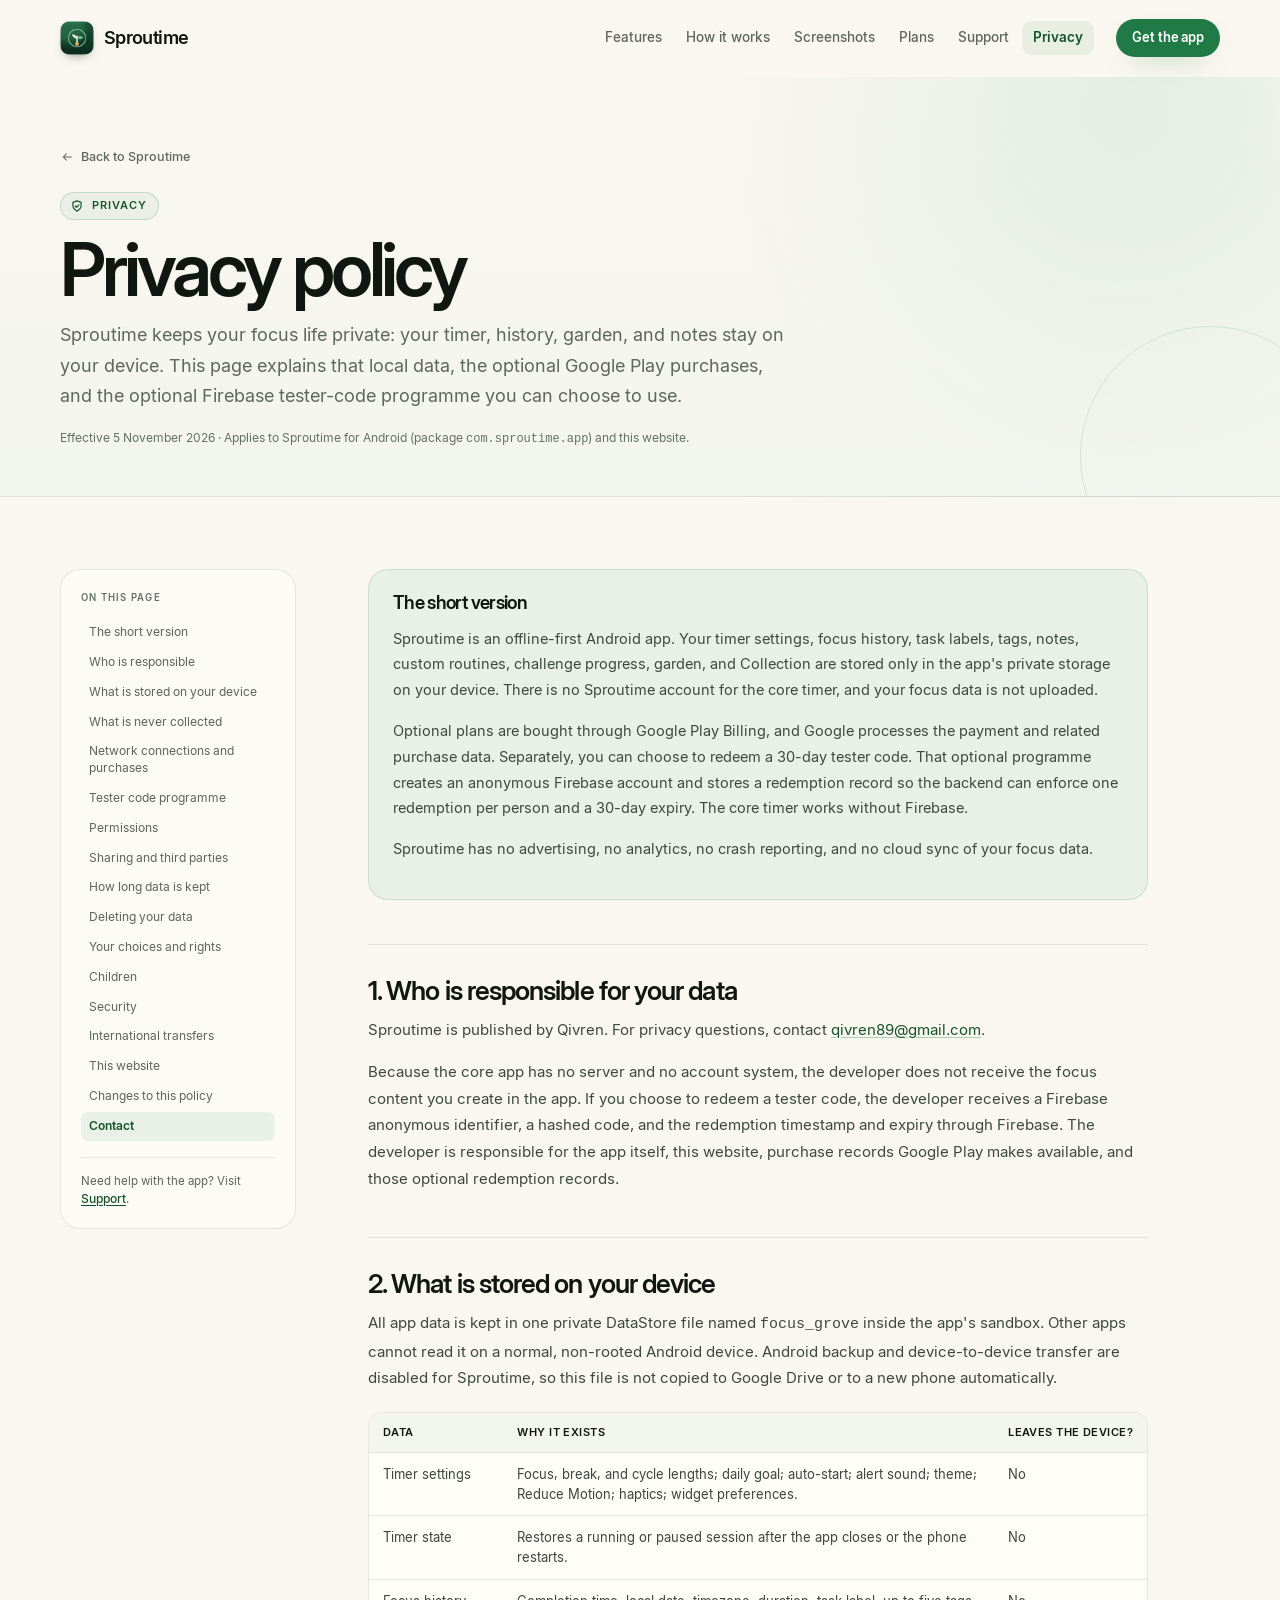
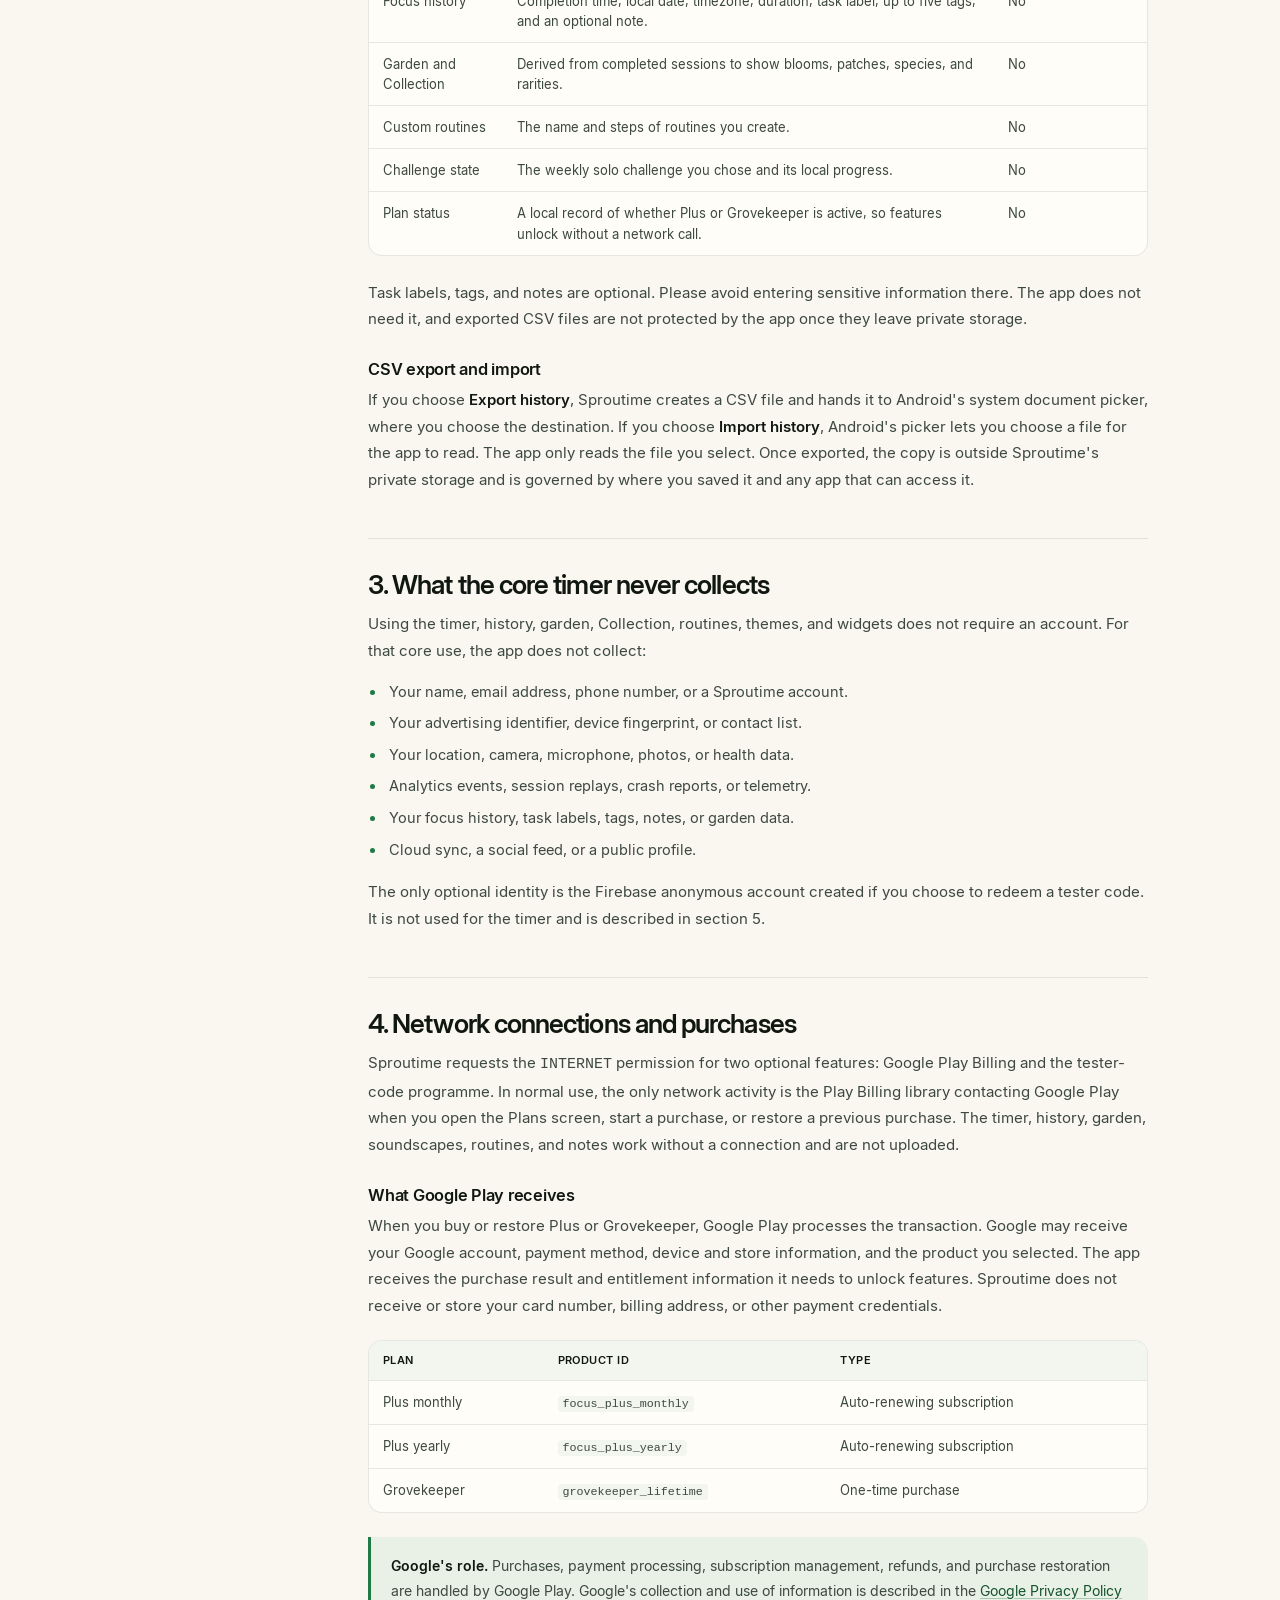
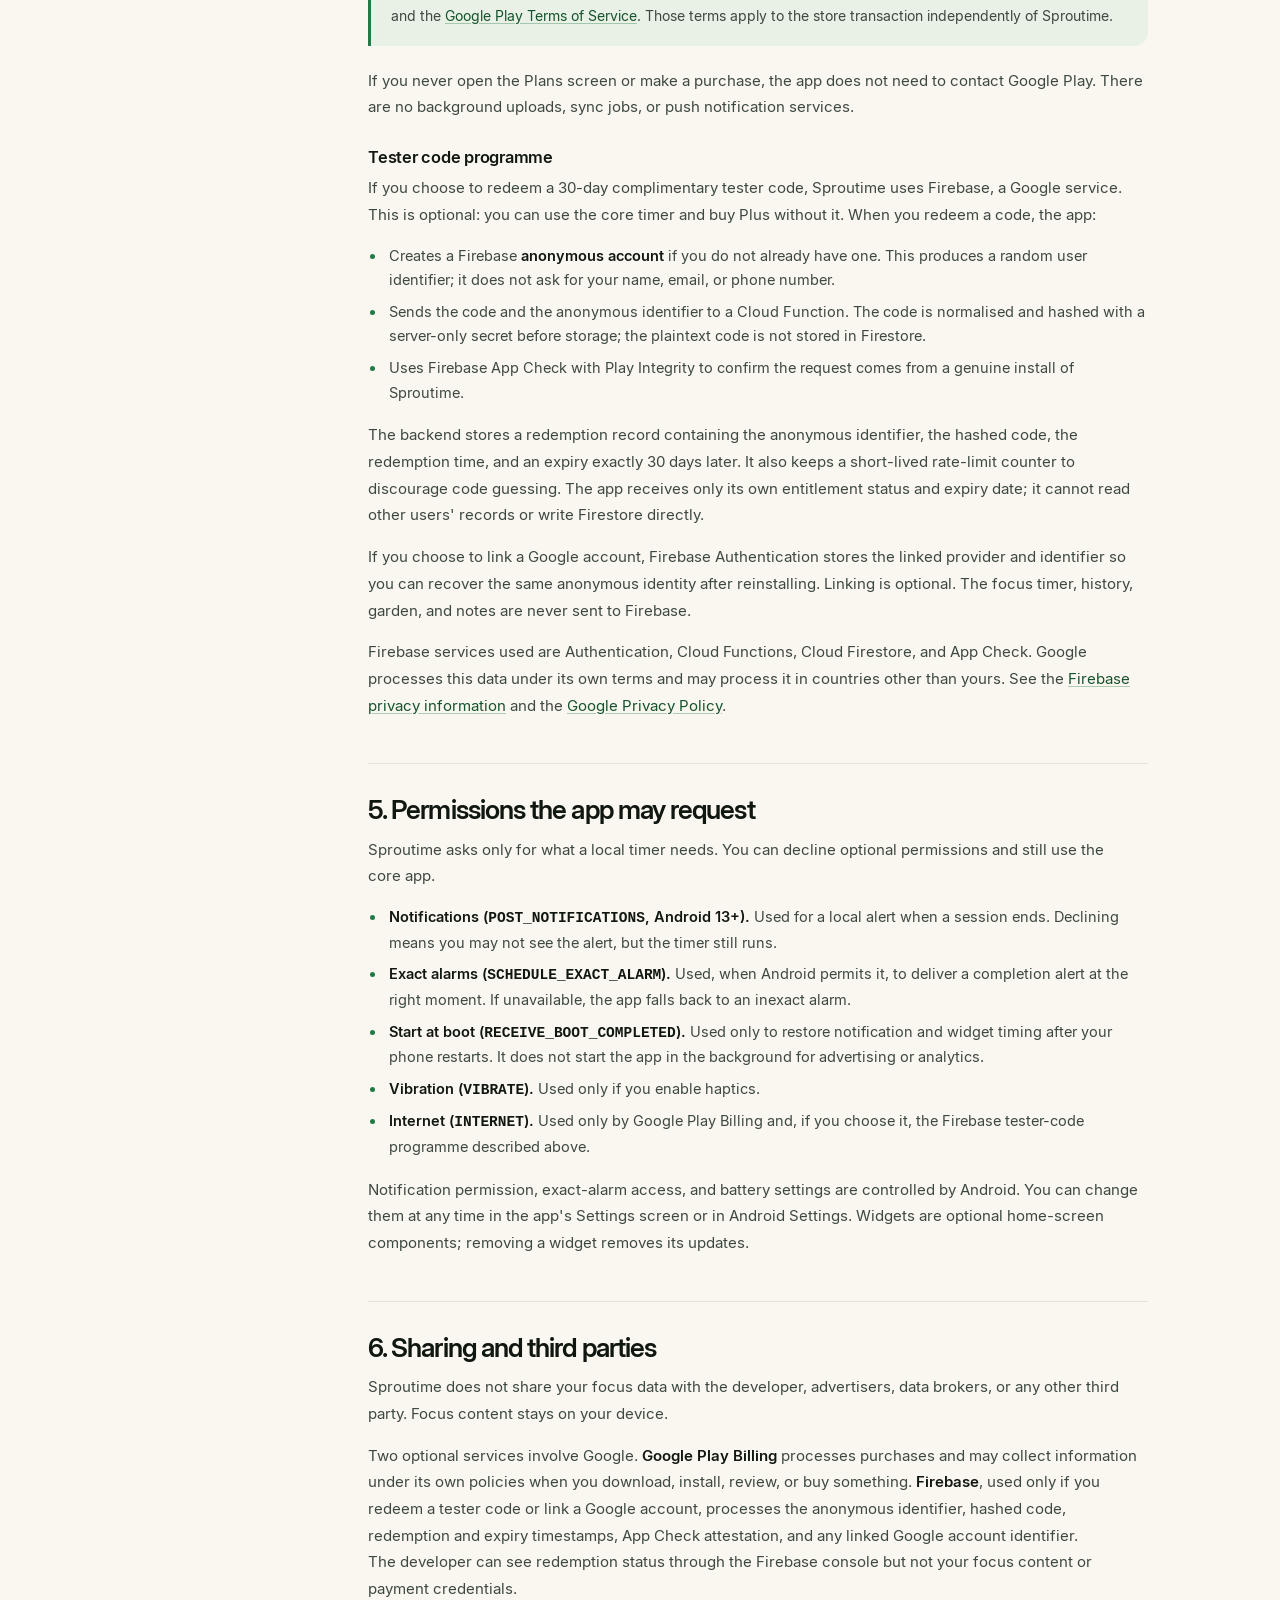
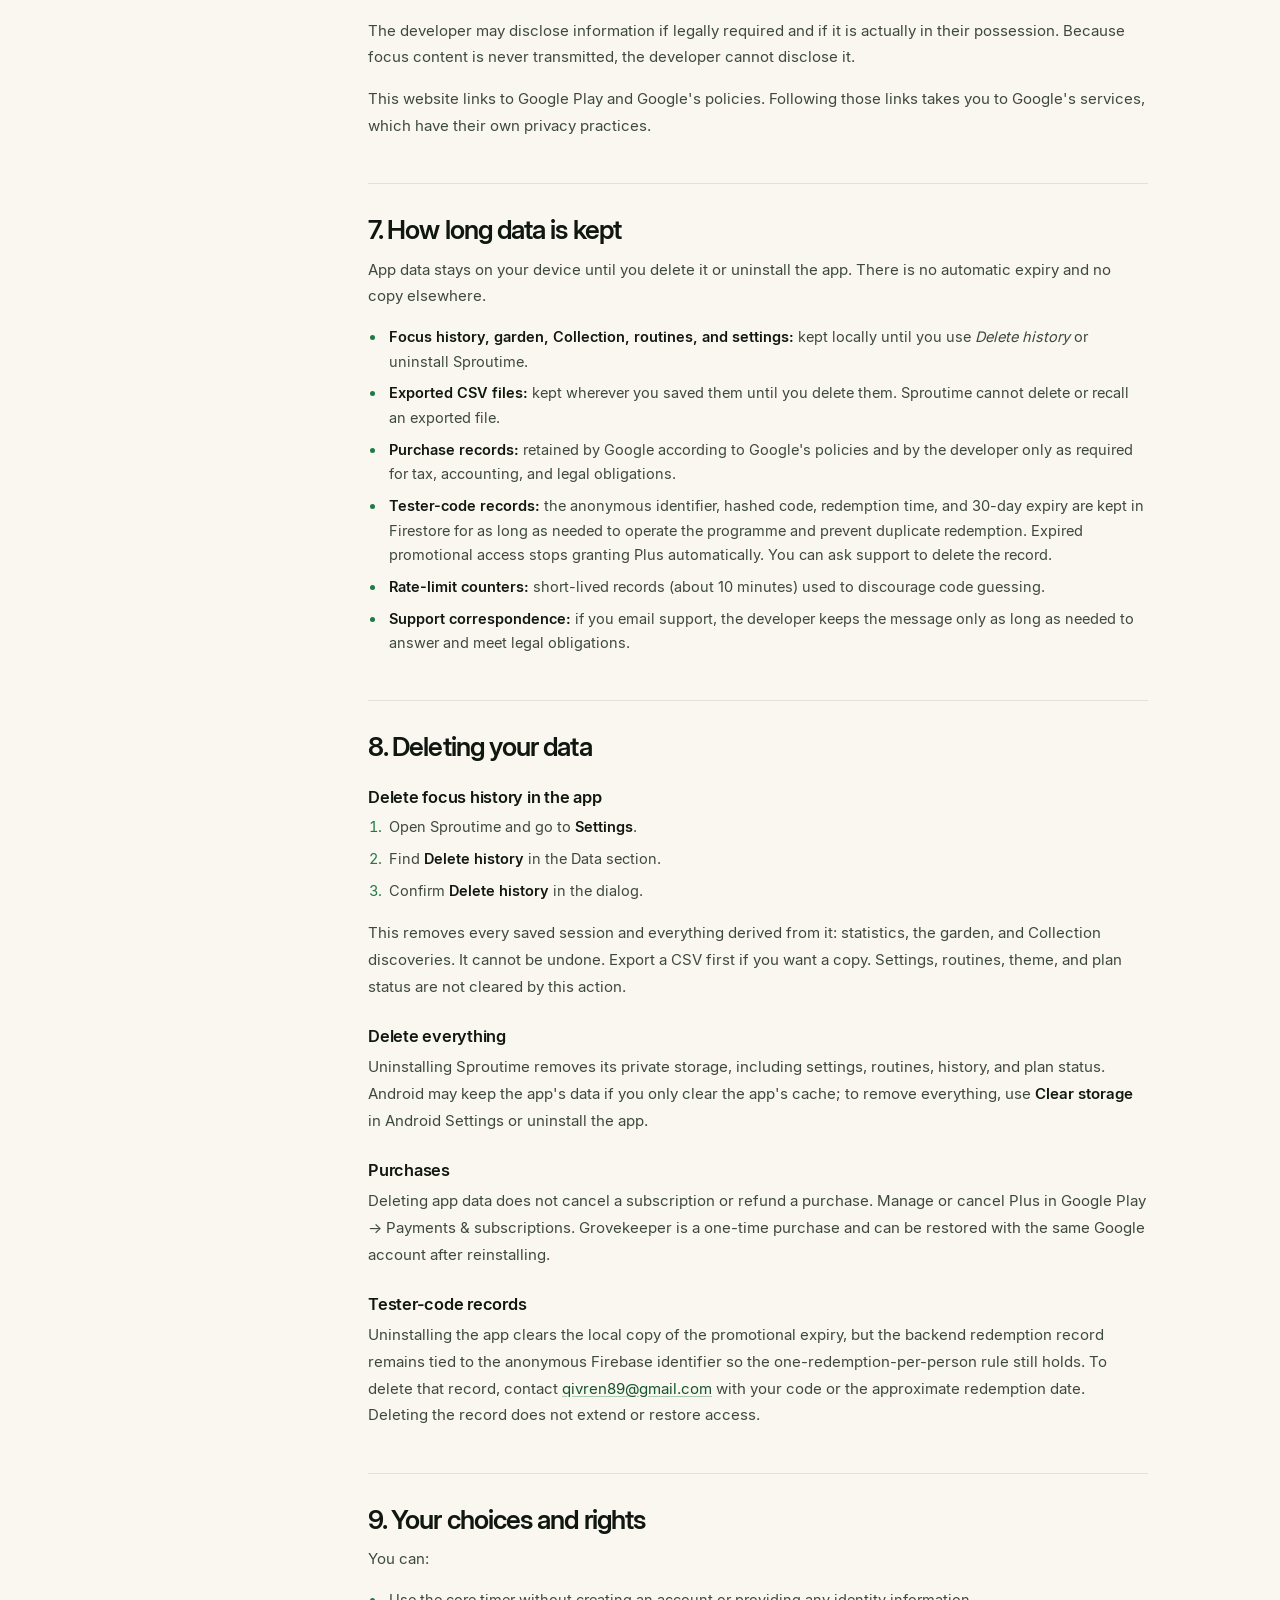
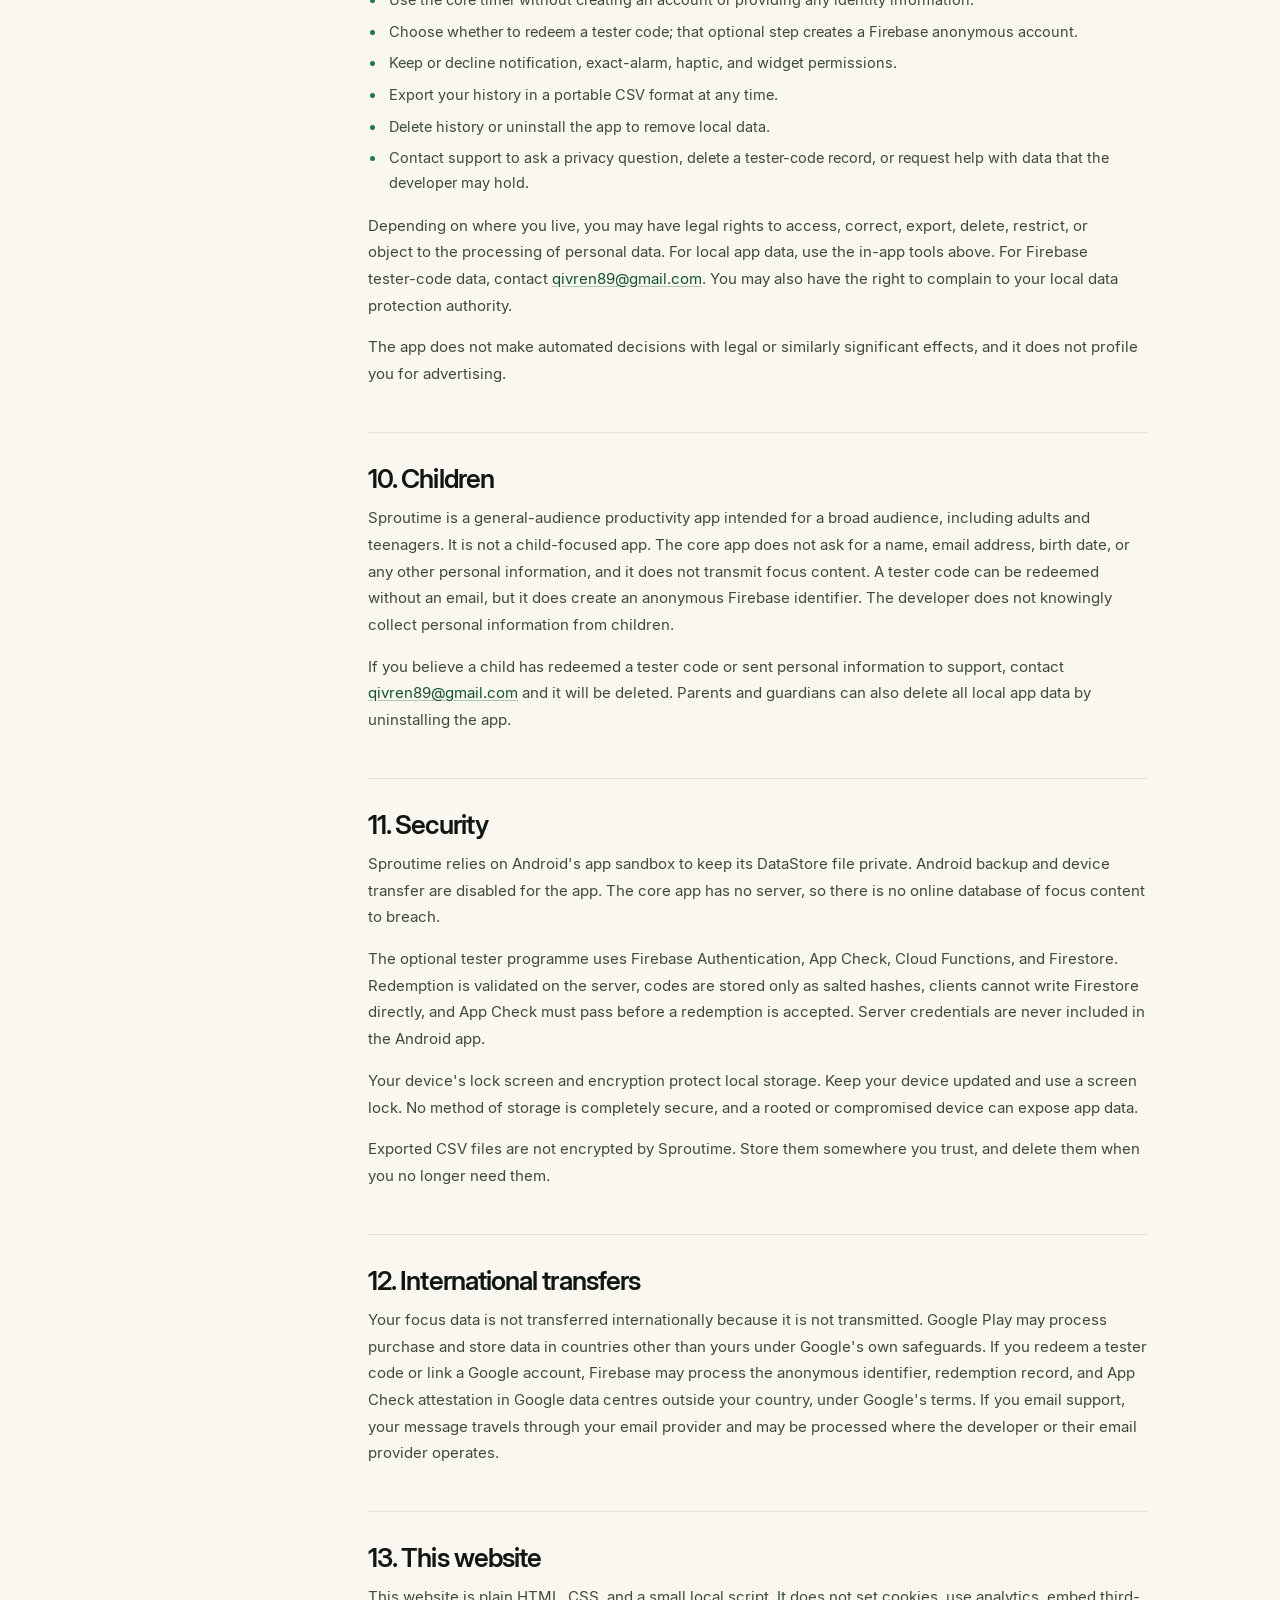
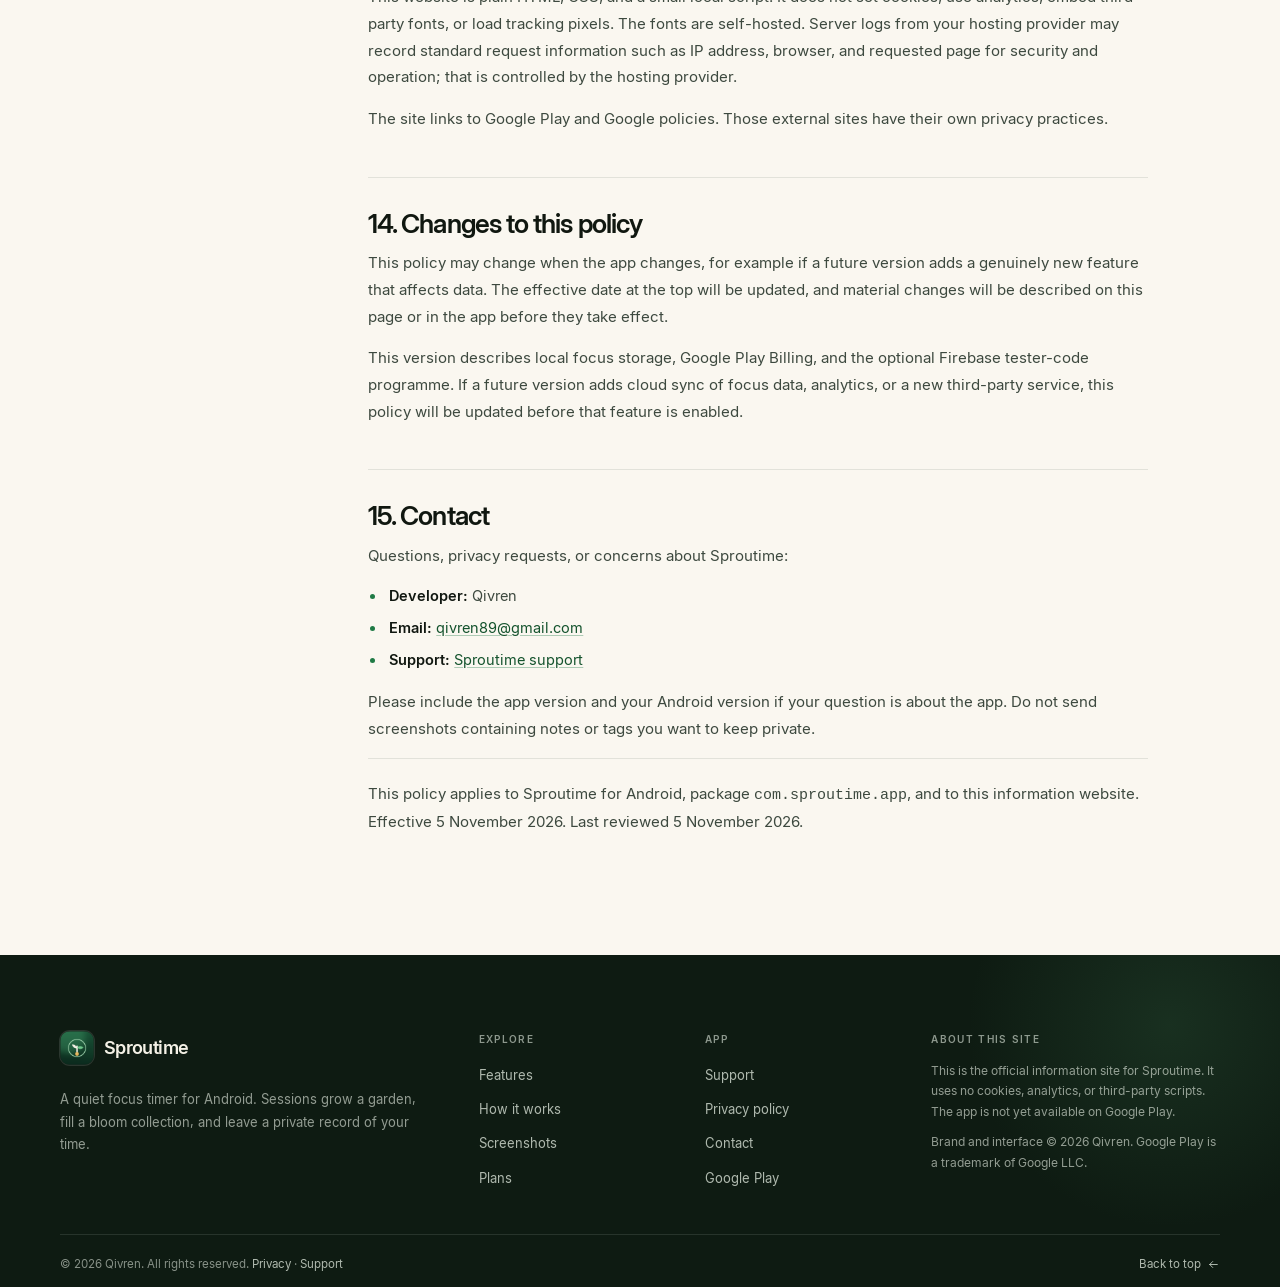
==== commit d069fcfe: "Add files via upload" ====
--- a/privacy/index.html
+++ b/privacy/index.html
@@ -11,7 +11,7 @@
   <link rel="apple-touch-icon" href="../assets/img/apple-touch-icon.png">
   <link rel="preload" href="../assets/fonts/Inter-Regular.woff2" as="font" type="font/woff2" crossorigin>
   <link rel="preload" href="../assets/fonts/InterDisplay-SemiBold.woff2" as="font" type="font/woff2" crossorigin>
-  <link rel="stylesheet" href="../assets/css/styles.css?v=4">
+  <link rel="stylesheet" href="../assets/css/styles.css?v=5">
   <meta property="og:type" content="article">
   <meta property="og:site_name" content="Sproutime">
   <meta property="og:title" content="Privacy Policy — Sproutime">
@@ -96,11 +96,6 @@
       </aside>
 
       <div class="prose">
-        <div class="draft-note" role="note">
-          <svg class="icon" aria-hidden="true"><use href="#i-info"/></svg>
-          <div><strong>Legal note:</strong> This policy describes the app as built and is not legal advice. Have it reviewed for the countries where you distribute the app before relying on it.</div>
-        </div>
-
         <section class="summary-box" aria-labelledby="summary">
           <h2 id="summary">The short version</h2>
           <p>Sproutime is an offline-first Android app. Your timer settings, focus history, task labels, tags, notes, custom routines, challenge progress, garden, and Collection are stored only in the app's private storage on your device. There is no Sproutime account for the core timer, and your focus data is not uploaded.</p>
--- a/assets/css/styles.css
+++ b/assets/css/styles.css
@@ -2189,7 +2189,7 @@
   scroll-margin-top: 100px;
 }
 
-.prose h2:first-of-type {
+.prose > h2:first-child {
   margin-top: 0;
   padding-top: 0;
   border-top: 0;
